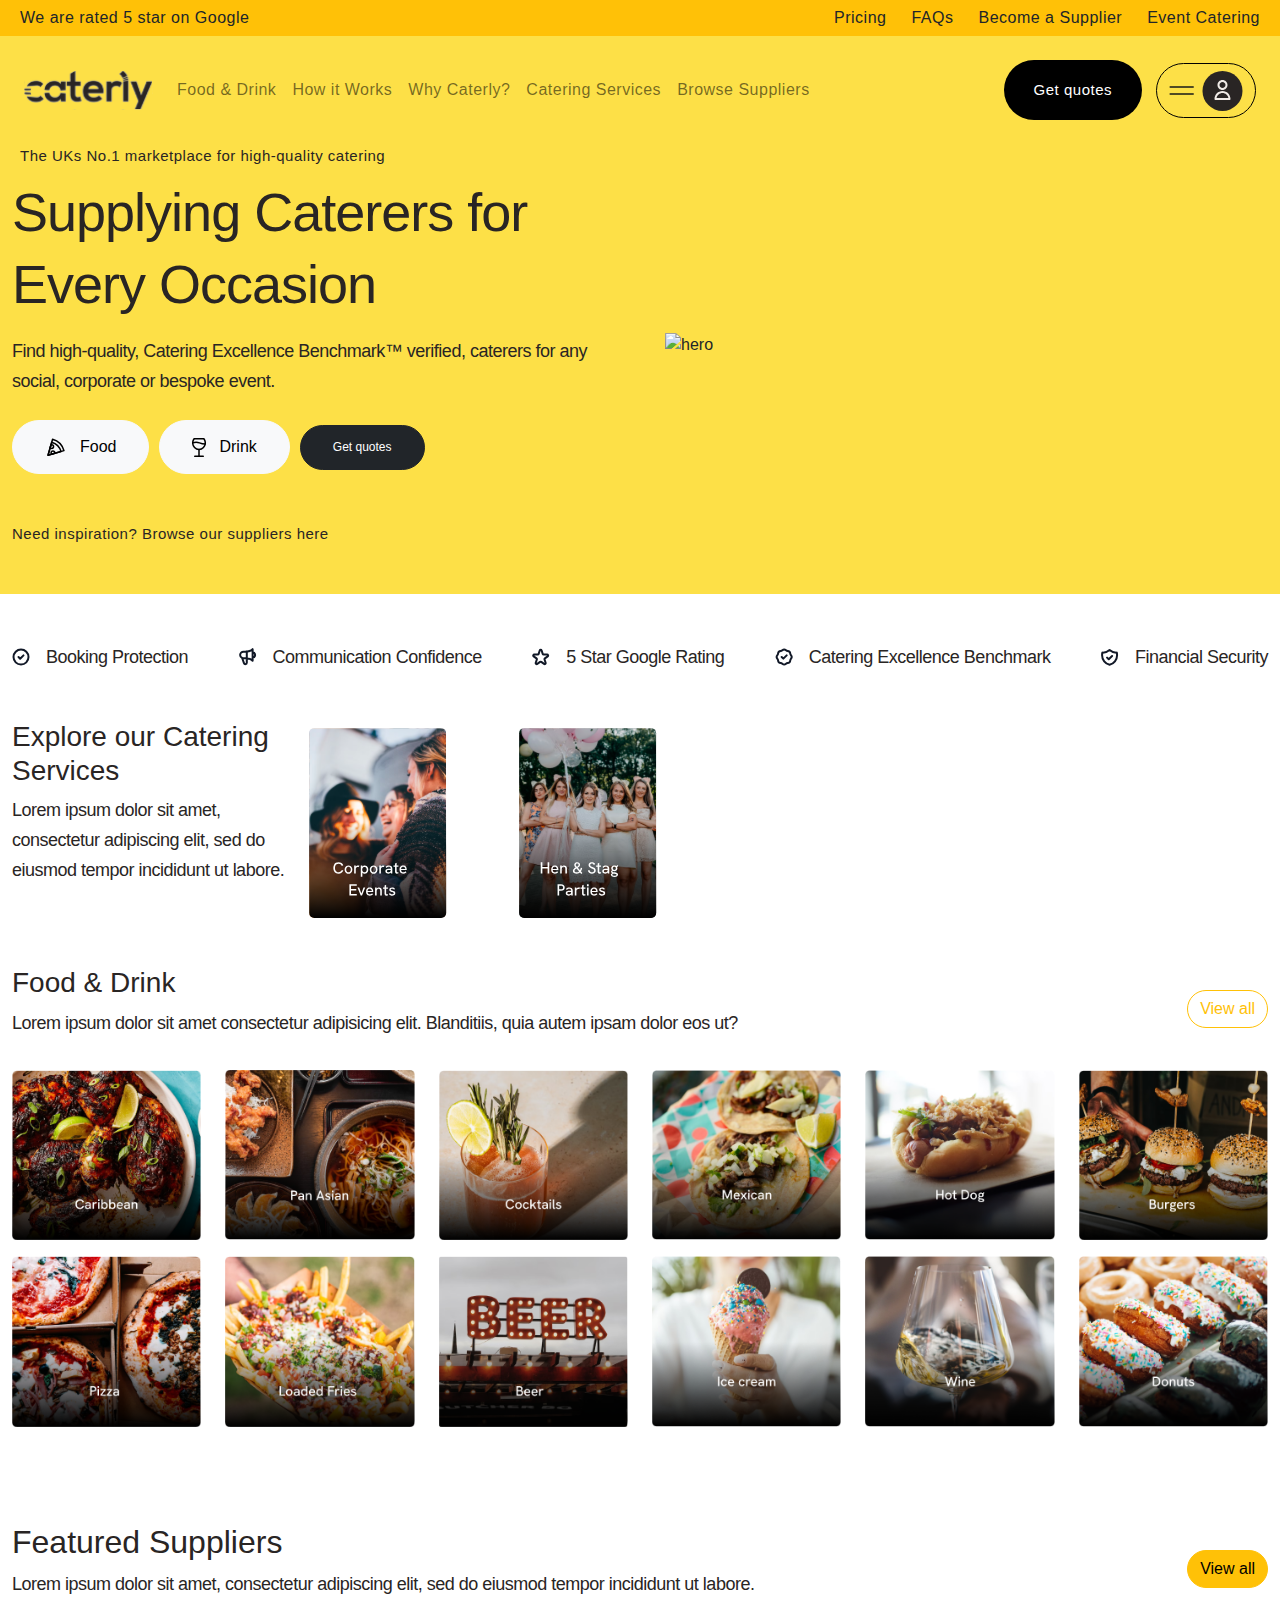
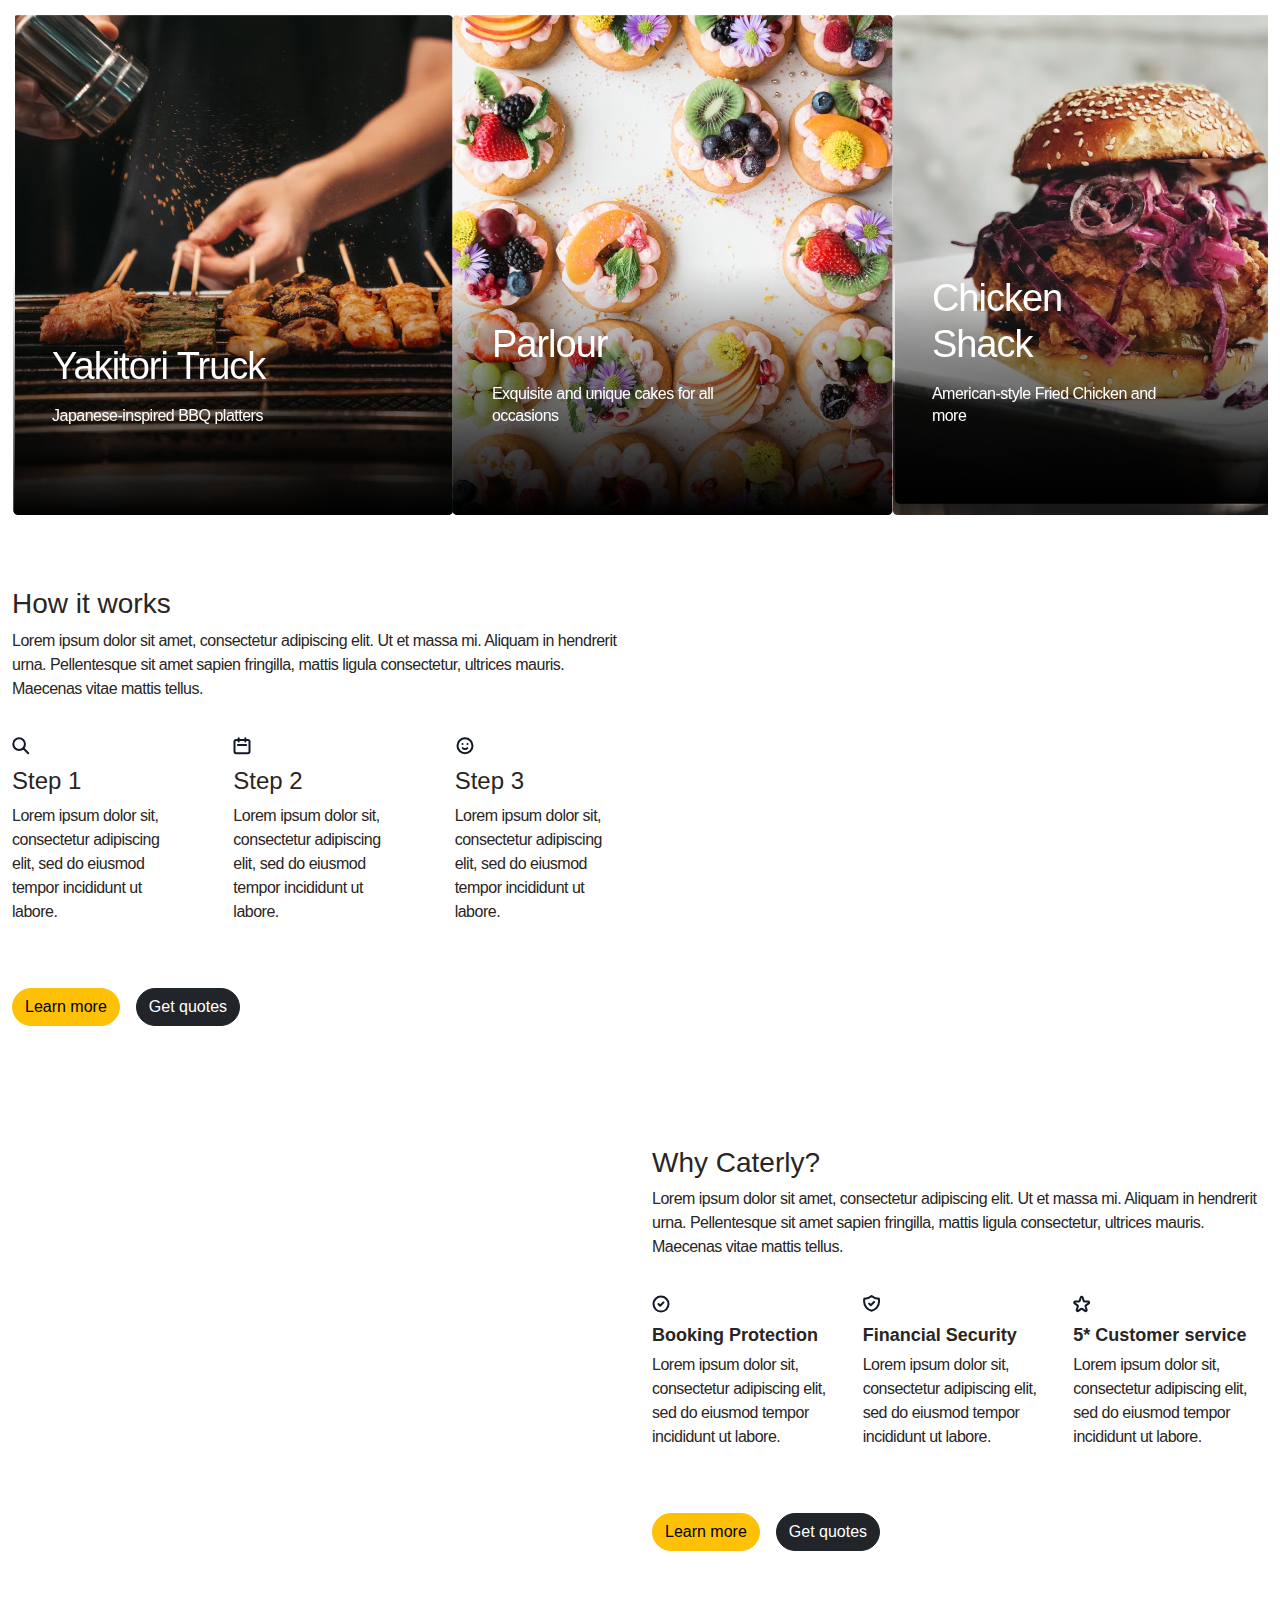
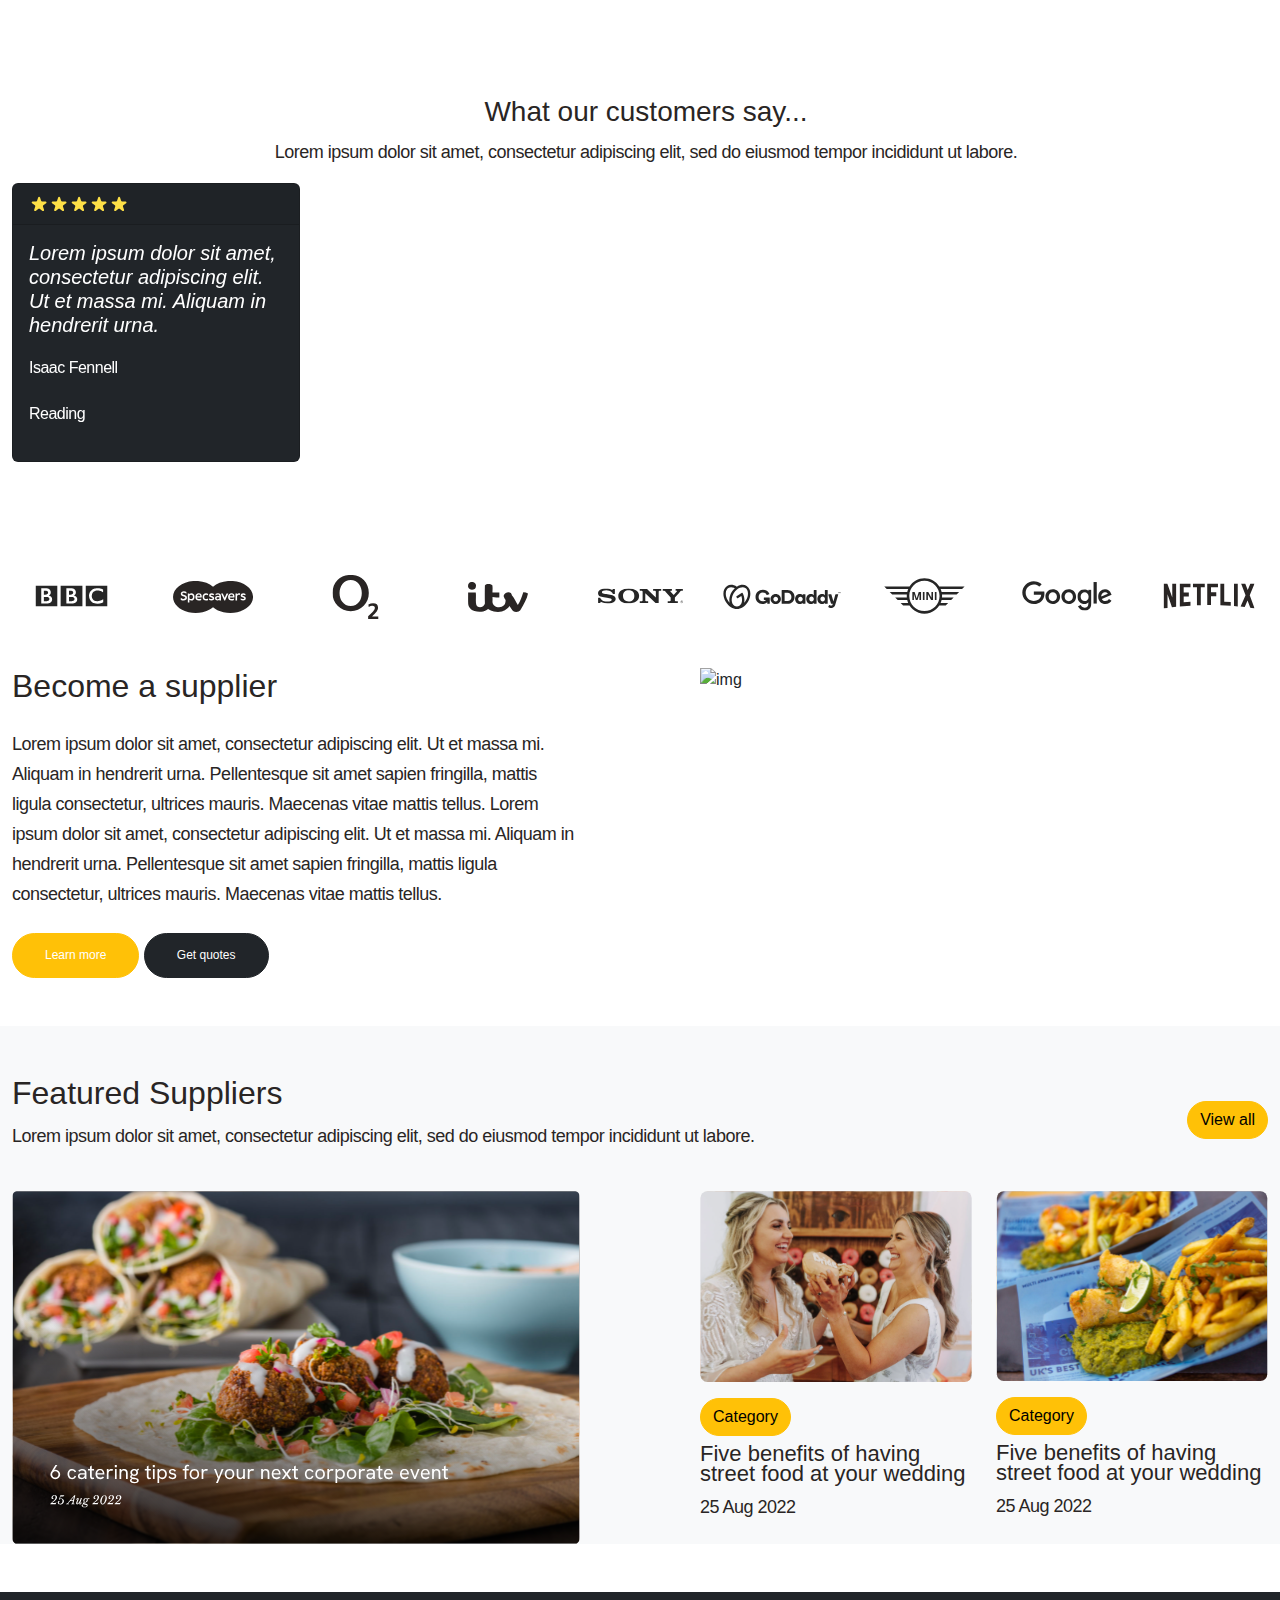
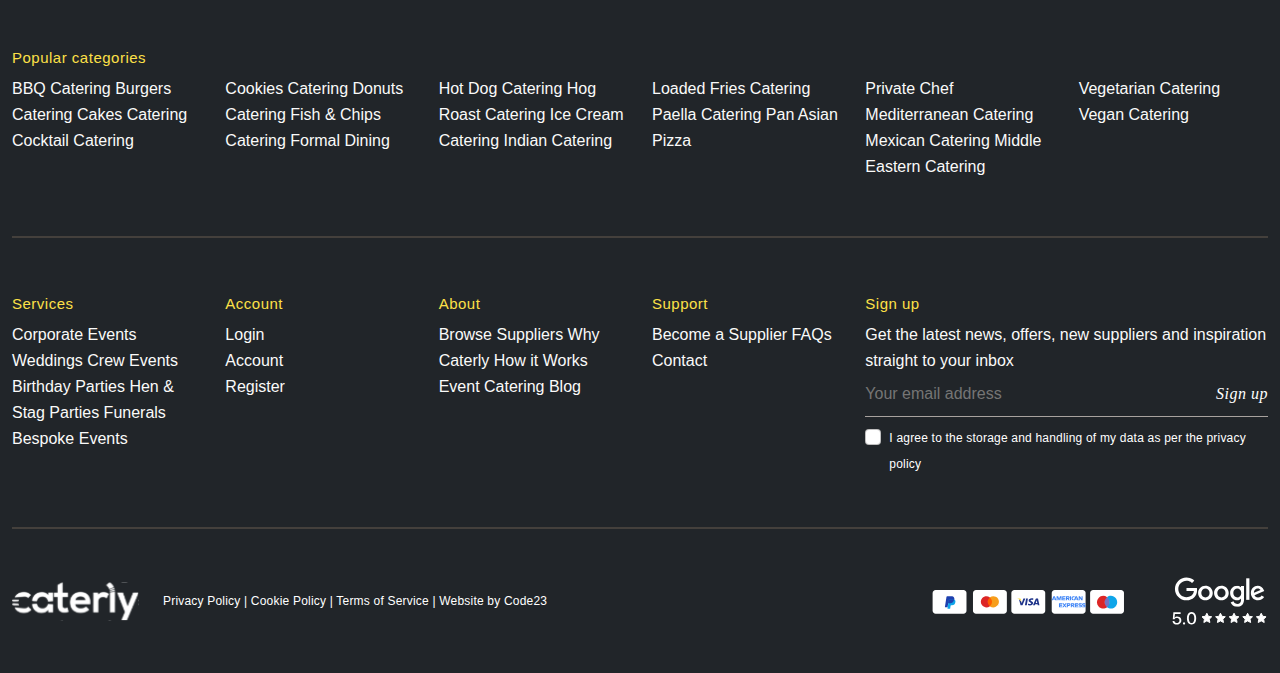
==== index.html @ d01e21e1 "add" ====
<!DOCTYPE html>
<html lang="en">
  <head>
    <meta charset="UTF-8" />
    <meta http-equiv="X-UA-Compatible" content="IE=edge" />
    <meta name="viewport" content="width=device-width, initial-scale=1.0" />
    <link rel="stylesheet" href="/bootstrap/css/bootstrap.min.css" />
    <!-- Link Swiper's CSS -->
    <link
      rel="stylesheet"
      href="https://cdn.jsdelivr.net/npm/swiper@9/swiper-bundle.min.css"
    />
    <link rel="stylesheet" href="/main-css/style.css" />
    <link rel="stylesheet" href="/main-css/responsive.css" />
    <!--  -->
    <title>Cateriy</title>
  </head>
  <body>
    <!-- header -->
    <header class="bg-warning p-2">
      <section class="container-xxl">
        <div class="hero d-flex align-items-xxl-center justify-content-between">
          <div class="hero-left">
            <a class="nav-link" href="#">We are rated 5 star on Google</a>
          </div>
          <div class="hero-right">
            <ul class="nav-list">
              <li>
                <a class="nav-link" href="#">Pricing</a>
              </li>
              <li>
                <a class="nav-link" href="#">FAQs</a>
              </li>
              <li>
                <a class="nav-link" href="#">Become a Supplier</a>
              </li>
              <li>
                <a class="nav-link" href="#">Event Catering</a>
              </li>
            </ul>
          </div>
        </div>
      </section>
    </header>

    <div class="hero-bg pt-3">
      <!-- logo -->
      <section class="container-xxl mb-3">
        <nav class="navbar navbar-expand-lg navbar-light">
          <div class="container-fluid">
            <div class="d-flex align-items-center gap-3">
              <button
                class="logo-menu navbar-toggler"
                type="button"
                data-bs-toggle="collapse"
                data-bs-target="#navbarNav"
                aria-controls="navbarNav"
                aria-expanded="false"
                aria-label="Toggle navigation"
              >
                <span class="navbar-toggler-icon"></span>
              </button>
              <a class="navbar-brand" href="#"
                ><img src="/img/hero/Object.svg" alt="logo"
              /></a>
            </div>
            <div class="collapse navbar-collapse" id="navbarNav">
              <ul class="navbar-nav">
                <li class="nav-item">
                  <a class="nav-link" aria-current="page" href="#"
                    >Food & Drink</a
                  >
                </li>
                <li class="nav-item">
                  <a class="nav-link" href="#">How it Works</a>
                </li>
                <li class="nav-item">
                  <a class="nav-link" href="#">Why Caterly?</a>
                </li>
                <li class="nav-item">
                  <a class="nav-link" href="#">Catering Services</a>
                </li>
                <li class="nav-item">
                  <a class="nav-link" href="#">Browse Suppliers</a>
                </li>
              </ul>
            </div>
            <div class="hero-btn">
              <a class="suppliers" href="/mexican.html">Get quotes</a>
              <a href="#">
                <button class="logo-btn btn d-flex align-items-center gap-2">
                  <svg
                    width="25"
                    height="9"
                    viewBox="0 0 25 9"
                    fill="none"
                    xmlns="http://www.w3.org/2000/svg"
                  >
                    <path
                      d="M24.1572 1.08862H1.15723"
                      stroke="#191919"
                      stroke-width="1.5"
                      stroke-linecap="round"
                      stroke-linejoin="round"
                    />
                    <path
                      d="M24.1572 8H1.15723"
                      stroke="#191919"
                      stroke-width="1.5"
                      stroke-linecap="round"
                      stroke-linejoin="round"
                    />
                  </svg>

                  <svg
                    width="41"
                    height="41"
                    viewBox="0 0 41 41"
                    fill="none"
                    xmlns="http://www.w3.org/2000/svg"
                  >
                    <circle cx="20.4951" cy="20.9795" r="20" fill="#292524" />
                    <path
                      fill-rule="evenodd"
                      clip-rule="evenodd"
                      d="M20.4951 11.9795C18.8383 11.9795 17.4951 13.3226 17.4951 14.9795C17.4951 16.6363 18.8383 17.9795 20.4951 17.9795C22.152 17.9795 23.4951 16.6363 23.4951 14.9795C23.4951 13.3226 22.152 11.9795 20.4951 11.9795ZM20.4951 19.9795C17.7337 19.9795 15.4951 17.7409 15.4951 14.9795C15.4951 12.2181 17.7337 9.97949 20.4951 9.97949C23.2565 9.97949 25.4951 12.2181 25.4951 14.9795C25.4951 17.7409 23.2565 19.9795 20.4951 19.9795Z"
                      fill="#F0EBE7"
                    />
                    <path
                      fill-rule="evenodd"
                      clip-rule="evenodd"
                      d="M26.4122 27.9795C25.9361 25.1418 23.4681 22.9795 20.4951 22.9795C17.5221 22.9795 15.0542 25.1418 14.5781 27.9795H26.4122ZM20.4951 20.9795C24.9134 20.9795 28.4951 24.5612 28.4951 28.9795C28.4951 29.5318 28.0474 29.9795 27.4951 29.9795H13.4951C12.9428 29.9795 12.4951 29.5318 12.4951 28.9795C12.4951 24.5612 16.0768 20.9795 20.4951 20.9795Z"
                      fill="#F0EBE7"
                    />
                  </svg>
                </button>
              </a>
            </div>
          </div>
        </nav>
      </section>

      <!-- hero -->

      <section class="container-xxl pb-5">
        <div class="hero-card">
          <div class="card-left">
            <a class="p-2" href="#"
              >The UKs No.1 marketplace for high-quality catering</a
            >
            <h1 class="hero-title pt-2">
              Supplying Caterers for Every Occasion
            </h1>
            <p class="pt-2">
              Find high-quality, Catering Excellence Benchmark™ verified,
              caterers for any social, corporate or bespoke event.
            </p>

            <div class="heros-btn pt-2 mb-5">
              <button class="logos-btn btn btn-light rounded-5">
                <svg
                  width="22"
                  height="23"
                  viewBox="0 0 22 23"
                  fill="none"
                  xmlns="http://www.w3.org/2000/svg"
                >
                  <path
                    d="M3.01941 19.2112L18.9806 14.6491C17.4128 9.15246 13.0782 4.81784 7.58152 3.25L3.01941 19.2112Z"
                    stroke="black"
                    stroke-width="1.5"
                    stroke-linecap="round"
                    stroke-linejoin="round"
                  />
                  <path
                    d="M6.73304 6.20728L3.01941 19.2111L16.0233 15.4975C14.7444 11.0153 11.2152 7.48614 6.73304 6.20728Z"
                    stroke="black"
                    stroke-width="1.5"
                    stroke-linecap="round"
                    stroke-linejoin="round"
                  />
                  <path
                    d="M6.70839 12.4478C7.72903 12.4478 8.55291 11.6239 8.55291 10.6033C8.55291 9.58267 7.72903 8.75879 6.70839 8.75879C6.44401 8.75879 6.18578 8.82027 5.95829 8.91865L5.18359 11.6362C5.51561 12.122 6.07511 12.4478 6.70839 12.4478Z"
                    stroke="black"
                    stroke-width="1.5"
                    stroke-linecap="round"
                    stroke-linejoin="round"
                  />
                  <path
                    d="M9.78254 16.7517C9.78254 15.7311 8.95866 14.9072 7.93802 14.9072C6.91739 14.9072 6.09351 15.7311 6.09351 16.7517C6.09351 17.3112 6.35174 17.8093 6.74524 18.1474L9.69032 17.3051C9.74565 17.1268 9.78254 16.9485 9.78254 16.7517Z"
                    stroke="black"
                    stroke-width="1.5"
                    stroke-linecap="round"
                    stroke-linejoin="round"
                  />
                </svg>
                Food
              </button>
              <button class="logos-btn btn btn-light rounded-5">
                <svg
                  width="14"
                  height="19"
                  viewBox="0 0 14 19"
                  fill="none"
                  xmlns="http://www.w3.org/2000/svg"
                >
                  <g clip-path="url(#clip0_301_6012)">
                    <path
                      d="M2.14201 0.678467C1.23901 1.82525 0.700012 3.29775 0.700012 4.89918C0.700012 8.56347 3.52101 11.5356 7.00001 11.5356C10.479 11.5356 13.3 8.56347 13.3 4.89918C13.3 3.29775 12.761 1.82525 11.858 0.678467H2.14201Z"
                      stroke="black"
                      stroke-width="1.5"
                      stroke-linecap="round"
                      stroke-linejoin="round"
                    />
                    <path
                      d="M7 18.3214V11.5356"
                      stroke="black"
                      stroke-width="1.5"
                      stroke-linecap="round"
                      stroke-linejoin="round"
                    />
                    <path
                      d="M2.79999 18.3215H11.2"
                      stroke="black"
                      stroke-width="1.5"
                      stroke-linecap="round"
                      stroke-linejoin="round"
                    />
                    <path
                      d="M0.742004 4.72282C7.518 2.7346 6.41201 6.12068 13.195 6.12068"
                      stroke="black"
                      stroke-width="1.5"
                      stroke-linecap="round"
                      stroke-linejoin="round"
                    />
                  </g>
                  <defs>
                    <clipPath id="clip0_301_6012">
                      <rect width="14" height="19" fill="white" />
                    </clipPath>
                  </defs>
                </svg>
                Drink
              </button>
              <button class="nav-btns btn btn-dark rounded-5">
                Get quotes
              </button>
            </div>

            <a href="#">Need inspiration? Browse our suppliers here</a>
          </div>
          <div class="card-right">
            <img class="hero-img w-100" src="./img/Group 5277.svg" alt="hero" />
          </div>

          <div class="card-info d-lg-none">
            <img class="w-100 imge" src="./img/Group 5278.svg" alt="logo" />
            <a class="card-links d-flex align-items-center gap-2" href="#">
              <svg
                width="18"
                height="18"
                viewBox="0 0 18 18"
                fill="none"
                xmlns="http://www.w3.org/2000/svg"
              >
                <path
                  d="M7.2766 9.15196L8.69326 10.5686L11.5266 7.7353M6.4512 3.97904C6.95946 3.93848 7.44196 3.73862 7.83003 3.40791C8.73562 2.63617 10.0676 2.63617 10.9732 3.40791C11.3612 3.73862 11.8437 3.93848 12.352 3.97904C13.538 4.07369 14.4799 5.01551 14.5745 6.20157C14.6151 6.70982 14.8149 7.19233 15.1456 7.5804C15.9174 8.48599 15.9174 9.81793 15.1456 10.7235C14.8149 11.1116 14.6151 11.5941 14.5745 12.1024C14.4799 13.2884 13.538 14.2302 12.352 14.3249C11.8437 14.3654 11.3612 14.5653 10.9732 14.896C10.0676 15.6678 8.73562 15.6678 7.83003 14.896C7.44196 14.5653 6.95946 14.3654 6.4512 14.3249C5.26515 14.2302 4.32332 13.2884 4.22867 12.1024C4.18811 11.5941 3.98825 11.1116 3.65754 10.7235C2.8858 9.81793 2.8858 8.48599 3.65754 7.5804C3.98825 7.19233 4.18811 6.70982 4.22867 6.20157C4.32332 5.01551 5.26515 4.07369 6.4512 3.97904Z"
                  stroke="#111827"
                  stroke-linecap="round"
                  stroke-linejoin="round"
                />
              </svg>
              Catering Excellence Benchmark
            </a>
          </div>
        </div>
      </section>
    </div>
    <main>
      <section class="container-xxl">
        <div class="d-none d-md-flex d-flex justify-content-between pt-5">
          <span class="card-text d-flex gap-3 align-items-center">
            <img src="/img/icon/Icon-4.svg" alt="" />
            <p>Booking Protection</p>
          </span>
          <span class="card-text d-flex gap-3 align-items-center">
            <img src="/img/icon/Icon-5.svg" alt="" />
            <p>Communication Confidence</p>
          </span>
          <span class="card-text d-flex gap-3 align-items-center">
            <img src="/img/icon/Icon-3.svg" alt="" />
            <p>5 Star Google Rating</p>
          </span>
          <span class="card-text d-flex gap-3 align-items-center">
            <img src="/img/icon/Icon-2.svg" alt="" />
            <p>Catering Excellence Benchmark</p>
          </span>
          <span class="card-text d-flex gap-3 align-items-center">
            <img src="/img/icon/Icon-1.svg" alt="" />
            <p>Financial Security</p>
          </span>
        </div>
      </section>
      <section class="container-xxl">
        <div class="services-card w-auto pt-5 d-flex justify-content-between">
          <div class="row">
            <div class="col-md-3 col-12">
              <h3>Explore our Catering Services</h3>
              <p>
                Lorem ipsum dolor sit amet, consectetur adipiscing elit, sed do
                eiusmod tempor incididunt ut labore.
              </p>
            </div>
            <div class="col-4 col-md-auto pt-2 w-28">
              <a href="#">
                <img
                  class="img-fluid"
                  src="/img/card-services/Group 5022.svg"
                  alt=""
                />
              </a>
            </div>
            <div class="col-4 col-md-auto pt-2 w-28">
              <a href="#">
                <img
                  class="img-fluid"
                  src="/img/card-services/Group 5023.svg"
                  alt=""
                />
              </a>
            </div>
            <div class="col-4 col-md-auto pt-2 w-28">
              <a href="#">
                <img
                  class="img-fluid"
                  src="/img/card-services/Group 5020.svg"
                  alt=""
                />
              </a>
            </div>
            <div class="col-4 col-md-auto pt-2 w-28">
              <a href="#">
                <img
                  class="img-fluid"
                  src="/img/card-services/Group 5018.svg"
                  alt=""
                />
              </a>
            </div>
            <div class="col-4 col-md-auto pt-2 w-28">
              <a href="#">
                <img
                  class="img-fluid"
                  src="/img/card-services/Group 5019.svg"
                  alt=""
                />
              </a>
            </div>
            <div class="col-4 col-md-auto pt-2 w-28">
              <a href="#">
                <img
                  class="img-fluid"
                  src="/img/card-services/Group 5017.svg"
                  alt=""
                />
              </a>
            </div>
          </div>
        </div>
      </section>
      <!-- Food & Drink -->
      <section class="container-xxl">
        <div
          class="card-food-drink justify-content-between pt-5 align-content-end d-flex"
        >
          <div>
            <h3>Food & Drink</h3>
            <p>
              Lorem ipsum dolor sit amet consectetur adipisicing elit.
              Blanditiis, quia autem ipsam dolor eos ut?
            </p>
          </div>
          <div class="pt-4">
            <button type="button" class="btn btn-outline-warning rounded-5">
              View all
            </button>
          </div>
        </div>
        <div class="row">
          <img
            class="col-6 col-sm-4 col-md-2 img-fluid pt-3"
            src="/img/card-food-drink/Group 5026.png"
            alt=""
          />
          <img
            class="col-6 col-sm-4 col-md-2 img-fluid pt-3"
            src="/img/card-food-drink/Group 5027.png"
            alt=""
          />
          <img
            class="col-6 col-sm-4 col-md-2 img-fluid pt-3"
            src="/img/card-food-drink/Group 5028.png"
            alt=""
          />
          <img
            class="col-6 col-sm-4 col-md-2 img-fluid pt-3"
            src="/img/card-food-drink/Group 5029.png"
            alt=""
          />
          <img
            class="col-6 col-sm-4 col-md-2 img-fluid pt-3"
            src="/img/card-food-drink/Group 5030.png"
            alt=""
          />
          <img
            class="col-6 col-sm-4 col-md-2 img-fluid pt-3"
            src="/img/card-food-drink/Group 5031.png"
            alt=""
          />
          <img
            class="col-6 col-sm-4 col-md-2 img-fluid pt-3"
            src="/img/card-food-drink/Group 5032.png"
            alt=""
          />
          <img
            class="col-6 col-sm-4 col-md-2 img-fluid pt-3"
            src="/img/card-food-drink/Group 5033.png"
            alt=""
          />
          <img
            class="col-6 col-sm-4 col-md-2 img-fluid pt-3"
            src="/img/card-food-drink/Group 5034.png"
            alt=""
          />
          <img
            class="col-6 col-sm-4 col-md-2 img-fluid pt-3"
            src="/img/card-food-drink/Group 5035.png"
            alt=""
          />
          <img
            class="col-6 col-sm-4 col-md-2 img-fluid pt-3"
            src="/img/card-food-drink/Group 5036.png"
            alt=""
          />
          <img
            class="col-6 col-sm-4 col-md-2 img-fluid pt-3"
            src="/img/card-food-drink/Group 5037.png"
            alt=""
          />
        </div>
      </section>
      <!-- slider -->
      <section class="container-xxl pt-5">
        <div class="support pt-5">
          <div class="food d-flex align-items-center justify-content-between">
            <div class="blog-left">
              <h2 class="info-titles">Featured Suppliers</h2>
              <p>
                Lorem ipsum dolor sit amet, consectetur adipiscing elit, sed do
                eiusmod tempor incididunt ut labore.
              </p>
            </div>

            <div class="blog-right">
              <button class="btn btn-warning rounded-5 d-none d-xl-block">
                View all
              </button>
            </div>
          </div>
          <div class="swipper-card">
            <!-- Swiper -->
            <div class="swiper mySwiper">
              <div class="swiper-wrapper">
                <div class="swiper-slide swiper-width">
                  <img src="./img/slider/Group 5277.png" alt="img" />
                  <div class="swipper-box">
                    <h4 class="swipper-title pt-2">Yakitori Truck</h4>
                    <p class="swipper-text pt-2">
                      Japanese-inspired BBQ platters
                    </p>
                    <div class="box pt-2">
                      <img src="./img/Group 5290.svg" alt="" />
                    </div>
                  </div>
                </div>
                <div class="swiper-slide swiper-width">
                  <img src="./img/slider/Group 5278.png" alt="img" />
                  <div class="swipper-box">
                    <h4 class="swipper-title pt-2">Parlour</h4>
                    <p class="swipper-text pt-2">
                      Exquisite and unique cakes for all occasions
                    </p>
                    <div class="box pt-2">
                      <img src="./img/Group 5290.svg" alt="" />
                    </div>
                  </div>
                </div>
                <div class="swiper-slide swiper-width">
                  <img src="./img/slider/Group 5279.png" alt="img" />
                  <div class="swipper-box">
                    <h4 class="swipper-title pt-2">Chicken Shack</h4>
                    <p class="swipper-text pt-2">
                      American-style Fried Chicken and more
                    </p>
                    <div class="box pt-2">
                      <img src="./img/Group 5290.svg" alt="" />
                    </div>
                  </div>
                </div>
                <div class="swiper-slide swiper-width cart-5">
                  <img
                    src="./img/slider/Group 5280.png"
                    alt="img"
                    class="swiper-image"
                  />
                  <div class="swipper-box">
                    <h4 class="swipper-title pt-2">Taco Taco</h4>
                    <p class="swipper-text pt-2">The Perfect Mexican Feast</p>
                    <div class="box pt-2">
                      <img src="./img/Group 5290.svg" alt="" />
                    </div>
                  </div>
                </div>
                <div class="swiper-slide swiper-width cart-5">
                  <img
                    src="./img/slider/Group 5280.png"
                    alt="img"
                    class="swiper-image"
                  />
                  <div class="swipper-box">
                    <h4 class="swipper-title pt-2">Taco Taco</h4>
                    <p class="swipper-text pt-2">The Perfect Mexican Feast</p>
                    <div class="box pt-2">
                      <img src="./img/Group 5290.svg" alt="" />
                    </div>
                  </div>
                </div>
              </div>
              <div class="swiper-pagination"></div>
            </div>
          </div>
          <button class="btn btn-warning rounded-5 mt-2 d-lg-none">
            View all
          </button>
        </div>
      </section>
      <!-- how-works -->
      <section class="container-xxl">
        <div class="row how-works d-flex pt-5 justify-content-between">
          <div class="col-12 col-lg-6 pt-4">
            <span class="pt-4 how-text">
              <h3>How it works</h3>
              <p>
                Lorem ipsum dolor sit amet, consectetur adipiscing elit. Ut et
                massa mi. Aliquam in hendrerit urna. Pellentesque sit amet
                sapien fringilla, mattis ligula consectetur, ultrices mauris.
                Maecenas vitae mattis tellus.
              </p>
            </span>
            <div class="pt-3 step-card gap-5 d-block d-lg-flex">
              <span>
                <span class="d-flex d-lg-block gap-2">
                  <img src="/img/icon/Icon.svg" alt="" />
                  <h4>Step 1</h4>
                </span>
                <p>
                  Lorem ipsum dolor sit, consectetur adipiscing elit, sed do
                  eiusmod tempor incididunt ut labore.
                </p>
              </span>
              <span>
                <span class="d-flex d-lg-block gap-2">
                  <img src="/img/icon/Icon-6.svg" alt="" />
                  <h4>Step 2</h4>
                </span>
                <p>
                  Lorem ipsum dolor sit, consectetur adipiscing elit, sed do
                  eiusmod tempor incididunt ut labore.
                </p>
              </span>
              <span>
                <span class="d-flex d-lg-block gap-2">
                  <img src="/img/icon/emoji-happy.svg" alt="" />
                  <h4>Step 3</h4>
                </span>
                <p>
                  Lorem ipsum dolor sit, consectetur adipiscing elit, sed do
                  eiusmod tempor incididunt ut labore.
                </p>
              </span>
            </div>
            <span class="d-lg-flex gap-3 pt-5">
              <button type="button" class="btn btn-warning rounded-5">
                Learn more
              </button>
              <button type="button" class="btn btn-dark rounded-5">
                Get quotes
              </button>
            </span>
          </div>
          <div class="col-12 col-lg-6">
            <img
              class="img-fluid d-lg-flex d-none"
              src="/img/Group 5281.svg"
              alt=""
            />
          </div>
        </div>
      </section>
      <!-- Why Caterly? -->
      <section class="container-xxl pt-5 pb-5">
        <div class="row how-works d-flex pt-5 justify-content-between">
          <div class="col-12 col-lg-6">
            <img class="img-fluid" src="/img/Group 5282.svg" alt="" />
          </div>
          <div class="col-12 col-lg-6 pt-4">
            <span class="pt-4 how-text">
              <h3>Why Caterly?</h3>
              <p>
                Lorem ipsum dolor sit amet, consectetur adipiscing elit. Ut et
                massa mi. Aliquam in hendrerit urna. Pellentesque sit amet
                sapien fringilla, mattis ligula consectetur, ultrices mauris.
                Maecenas vitae mattis tellus.
              </p>
            </span>
            <div class="pt-3 step-card-1 gap-3 d-block d-lg-flex">
              <span>
                <span class="d-flex d-lg-block gap-3">
                  <img src="/img/icon/Icon-4.svg" alt="" />
                  <h4>Booking Protection</h4>
                </span>
                <p>
                  Lorem ipsum dolor sit, consectetur adipiscing elit, sed do
                  eiusmod tempor incididunt ut labore.
                </p>
              </span>
              <span>
                <span class="d-flex d-lg-block gap-3">
                  <img src="/img/icon/Icon-1.svg" alt="" />
                  <h4>Financial Security</h4>
                </span>
                <p>
                  Lorem ipsum dolor sit, consectetur adipiscing elit, sed do
                  eiusmod tempor incididunt ut labore.
                </p>
              </span>
              <span>
                <span class="d-flex d-lg-block gap-3">
                  <img src="/img/icon/Icon-3.svg" alt="" />
                  <h4>5* Customer service</h4>
                </span>
                <p>
                  Lorem ipsum dolor sit, consectetur adipiscing elit, sed do
                  eiusmod tempor incididunt ut labore.
                </p>
              </span>
            </div>
            <span class="d-lg-flex gap-3 pt-5">
              <button type="button" class="btn btn-warning rounded-5">
                Learn more
              </button>
              <button type="button" class="btn btn-dark rounded-5">
                Get quotes
              </button>
            </span>
          </div>
        </div>
      </section>
      <!-- What our customers say... -->
      <section class="container-xxl pt-5">
        <div class="row what-card d-flex pt-5 justify-content-between">
          <div class="swiper customers">
            <div class="text-center">
              <h3>What our customers say...</h3>
              <p>
                Lorem ipsum dolor sit amet, consectetur adipiscing elit, sed do
                eiusmod tempor incididunt ut labore.
              </p>
            </div>
            <div class="swiper-wrapper">
              <div class="swiper-slide">
                <div
                  class="card text-white bg-dark mb-3"
                  style="max-width: 18rem"
                >
                  <div class="card-header">
                    <img src="/img/icon/Group 5277.svg" alt="" />
                  </div>
                  <div class="card-body">
                    <h5 class="card-title text-white fs-5 fst-italic">
                      Lorem ipsum dolor sit amet, consectetur adipiscing elit.
                      Ut et massa mi. Aliquam in hendrerit urna.
                    </h5>
                    <p class="card-text text-white fs-6 pt-2">Isaac Fennell</p>
                    <p class="text-white fs-6">Reading</p>
                  </div>
                </div>
              </div>
              <div class="swiper-slide">
                <div
                  class="card text-white bg-dark mb-3"
                  style="max-width: 18rem"
                >
                  <div class="card-header">
                    <img src="/img/icon/Group 5277.svg" alt="" />
                  </div>
                  <div class="card-body">
                    <h5 class="card-title text-white fs-5 fst-italic">
                      Lorem ipsum dolor sit amet, consectetur adipiscing elit.
                      Ut et massa mi. Aliquam in hendrerit urna.
                    </h5>
                    <p class="card-text text-white fs-6 pt-2">Isaac Fennell</p>
                    <p class="text-white fs-6">Reading</p>
                  </div>
                </div>
              </div>
              <div class="swiper-slide">
                <div
                  class="card text-white bg-dark mb-3"
                  style="max-width: 18rem"
                >
                  <div class="card-header">
                    <img src="/img/icon/Group 5277.svg" alt="" />
                  </div>
                  <div class="card-body">
                    <h5 class="card-title text-white fs-5 fst-italic">
                      Lorem ipsum dolor sit amet, consectetur adipiscing elit.
                      Ut et massa mi. Aliquam in hendrerit urna.
                    </h5>
                    <p class="card-text text-white fs-6 pt-2">Isaac Fennell</p>
                    <p class="text-white fs-6">Reading</p>
                  </div>
                </div>
              </div>
              <div class="swiper-slide">
                <div
                  class="card text-white bg-dark mb-3"
                  style="max-width: 18rem"
                >
                  <div class="card-header">
                    <img src="/img/icon/Group 5277.svg" alt="" />
                  </div>
                  <div class="card-body">
                    <h5 class="card-title text-white fs-5 fst-italic">
                      Lorem ipsum dolor sit amet, consectetur adipiscing elit.
                      Ut et massa mi. Aliquam in hendrerit urna.
                    </h5>
                    <p class="card-text text-white fs-6 pt-2">Isaac Fennell</p>
                    <p class="text-white fs-6">Reading</p>
                  </div>
                </div>
              </div>
              <div class="swiper-slide">
                <div
                  class="card text-white bg-dark mb-3"
                  style="max-width: 18rem"
                >
                  <div class="card-header">
                    <img src="/img/icon/Group 5277.svg" alt="" />
                  </div>
                  <div class="card-body">
                    <h5 class="card-title text-white fs-5 fst-italic">
                      Lorem ipsum dolor sit amet, consectetur adipiscing elit.
                      Ut et massa mi. Aliquam in hendrerit urna.
                    </h5>
                    <p class="card-text text-white fs-6 pt-2">Isaac Fennell</p>
                    <p class="text-white fs-6">Reading</p>
                  </div>
                </div>
              </div>
              <div class="swiper-slide">
                <div
                  class="card text-white bg-dark mb-3"
                  style="max-width: 18rem"
                >
                  <div class="card-header">
                    <img src="/img/icon/Group 5277.svg" alt="" />
                  </div>
                  <div class="card-body">
                    <h5 class="card-title text-white fs-5 fst-italic">
                      Lorem ipsum dolor sit amet, consectetur adipiscing elit.
                      Ut et massa mi. Aliquam in hendrerit urna.
                    </h5>
                    <p class="card-text text-white fs-6 pt-2">Isaac Fennell</p>
                    <p class="text-white fs-6">Reading</p>
                  </div>
                </div>
              </div>
            </div>
            <div class="swiper-pagination"></div>
          </div>
        </div>
      </section>
      <!-- brend-card -->
      <section class="container-xxl pt-5">
        <div
          class="brend-card row justify-content-between pt-5 align-items-center"
        >
          <svg
            class="col"
            width="73"
            height="22"
            viewBox="0 0 73 22"
            fill="none"
            xmlns="http://www.w3.org/2000/svg"
          >
            <g clip-path="url(#clip0_301_8008)">
              <path
                d="M0.915039 0.413086H22.692V21.4131H0.915039V0.413086ZM26.0275 21.4131H47.8045V0.413086H26.0275V21.4131ZM51.14 21.4131H72.917V0.413086H51.14V21.4131Z"
                fill="#262626"
              />
              <path
                d="M39.4053 10.4364C39.4053 10.4364 41.3039 9.60893 41.2881 7.41036C41.2881 7.41036 41.5774 3.8103 36.916 3.37018H31.7433V18.4641H37.6731C37.6731 18.4641 42.6278 18.4803 42.6278 14.2048C42.6278 14.2048 42.7428 11.2984 39.4072 10.4364H39.4053ZM34.3673 5.72086H36.482C38.6779 5.8385 38.5967 7.51177 38.5967 7.51177C38.5967 9.59067 36.1688 9.62515 36.1688 9.62515H34.3693V5.72086H34.3673ZM39.9166 13.9858C39.9166 16.2675 37.1419 16.1316 37.1419 16.1316H34.3673V12.0083H37.1419C39.9998 11.9921 39.9166 13.9858 39.9166 13.9858Z"
                fill="white"
              />
              <path
                d="M14.3007 10.4364C14.3007 10.4364 16.1994 9.60893 16.1835 7.41036C16.1835 7.41036 16.4729 3.8103 11.8115 3.37018H6.63873V18.4641H12.5685C12.5685 18.4641 17.5233 18.4803 17.5233 14.2048C17.5233 14.2048 17.6382 11.2984 14.3027 10.4364H14.3007ZM9.26275 5.72086H11.3774C13.5734 5.8385 13.4921 7.51177 13.4921 7.51177C13.4921 9.59067 11.0643 9.62515 11.0643 9.62515H9.26473V5.72086H9.26275ZM14.812 13.9858C14.812 16.2675 12.0374 16.1316 12.0374 16.1316H9.26275V12.0083H12.0374C14.8953 11.9921 14.812 13.9858 14.812 13.9858Z"
                fill="white"
              />
              <path
                d="M68.4736 4.45327V7.24204C68.4736 7.24204 65.8139 5.56878 62.8748 5.5343C62.8748 5.5343 57.3909 5.42478 57.1431 10.9131C57.1431 10.9131 56.945 15.9613 62.8074 16.2493C62.8074 16.2493 65.2689 16.5535 68.6044 14.3732V17.2634C68.6044 17.2634 64.1293 19.9852 58.9427 17.8881C58.9427 17.8881 54.5826 16.2574 54.4181 10.9131C54.4181 10.9131 54.2357 5.41666 60.0506 3.59128C60.0506 3.59128 61.6024 2.98282 64.3949 3.25257C64.3949 3.25257 66.0636 3.42091 68.4736 4.45327Z"
                fill="white"
              />
            </g>
            <defs>
              <clipPath id="clip0_301_8008">
                <rect
                  width="72"
                  height="21"
                  fill="white"
                  transform="translate(0.915039 0.413086)"
                />
              </clipPath>
            </defs>
          </svg>
          <svg
            class="col"
            width="81"
            height="33"
            viewBox="0 0 81 33"
            fill="none"
            xmlns="http://www.w3.org/2000/svg"
          >
            <g clip-path="url(#clip0_301_8013)">
              <path
                d="M57.7924 0.913086C50.8102 0.913086 44.5691 3.14896 40.4176 6.66438C36.2679 3.14896 30.025 0.913086 23.0428 0.913086C10.5479 0.913086 0.417603 8.07701 0.417603 16.914C0.417603 25.7511 10.5479 32.915 23.0428 32.915C30.025 32.915 36.2679 30.6772 40.4176 27.1637C44.5673 30.6791 50.8102 32.915 57.7924 32.915C70.2892 32.915 80.4176 25.7511 80.4176 16.914C80.4176 8.07701 70.2892 0.913086 57.7924 0.913086Z"
                fill="#292524"
              />
              <path
                d="M11.9182 15.104C10.5735 14.7238 9.759 14.4405 9.759 13.7161C9.759 13.1153 10.3314 12.7275 11.2175 12.7275C12.1035 12.7275 12.9951 13.0773 13.7344 13.7142L13.7546 13.7313L13.8408 11.9556V11.9479L13.8335 11.9441C13.1254 11.5335 12.4154 11.2616 11.2523 11.2616C10.4121 11.2616 9.64526 11.4878 9.09674 11.8985C8.49318 12.3491 8.17397 12.9955 8.17397 13.7694C8.17397 15.2961 9.38659 15.9463 10.4029 16.2239C11.7605 16.606 12.7236 16.9444 12.7236 17.8304C12.7236 18.5757 12.0944 19.0377 11.0817 19.0377C10.069 19.0377 9.03253 18.5795 8.24735 17.7829L8.22717 17.7639L8.06573 19.6556V19.6632L8.07124 19.667C8.87843 20.2412 9.89843 20.5435 11.0212 20.5435C11.9696 20.5435 12.7805 20.3002 13.3675 19.8401C13.9986 19.3457 14.3325 18.6194 14.3325 17.7411C14.3325 16.3988 13.5436 15.5356 11.9201 15.1059L11.9182 15.104Z"
                fill="white"
              />
              <path
                d="M20.3497 16.914C20.3497 15.5927 19.5884 14.7143 18.5023 14.7143C17.8529 14.7143 17.2292 15.0147 16.7797 15.7086V18.2088C17.2292 18.8115 17.8401 19.1119 18.5152 19.1119C19.5884 19.1119 20.3516 18.2354 20.3516 16.9121L20.3497 16.914ZM21.9109 16.914C21.9109 19.283 20.4506 20.5264 18.739 20.5264C17.9153 20.5264 17.2659 20.2127 16.7779 19.7678V22.5341H15.2296V13.4309H16.7779V14.1895C17.2897 13.6648 17.9887 13.2997 18.8509 13.2997C20.524 13.2997 21.9109 14.5432 21.9109 16.9121V16.914Z"
                fill="white"
              />
              <path
                d="M27.6805 16.1288C27.6805 15.277 27.1687 14.623 26.2184 14.623C25.3195 14.623 24.5453 15.2637 24.3453 16.3246H27.6548C27.6677 16.2581 27.6805 16.2068 27.6805 16.1288ZM29.0032 17.4369H24.3197C24.4939 18.5244 25.2571 19.1119 26.3046 19.1119C27.2035 19.1119 27.8401 18.8894 28.5519 18.4578L28.64 19.8857C28.0162 20.2526 27.2164 20.5264 26.1927 20.5264C24.294 20.5264 22.7328 19.283 22.7328 16.9387C22.7328 14.7656 24.3068 13.2997 26.1799 13.2997C28.0529 13.2997 29.139 14.5299 29.139 16.3246C29.139 16.6916 29.1023 17.0452 29.0014 17.4369H29.0032Z"
                fill="white"
              />
              <path
                d="M36.411 19.7944L36.5743 18.224C37.198 18.7868 38.0731 19.1138 38.9849 19.1138C39.6343 19.1138 40.0837 18.8267 40.0837 18.3419C40.0837 17.0452 36.5119 17.7125 36.5119 15.3835C36.5119 13.9823 37.6603 13.3016 39.0344 13.3016C39.9957 13.3016 40.7332 13.5507 41.2945 13.9176L41.2193 15.3702C40.557 14.8987 39.7572 14.6629 39.0454 14.6629C38.4969 14.6629 38.0456 14.8854 38.0456 15.3303C38.0456 16.4178 41.6302 15.893 41.6302 18.2886C41.6302 19.7678 40.3938 20.5264 38.9573 20.5264C37.8951 20.5264 37.0348 20.2393 36.4092 19.7925L36.411 19.7944Z"
                fill="white"
              />
              <path
                d="M46.8256 18.5111V17.4635C46.2642 17.281 45.7395 17.1631 45.1892 17.1631C44.3893 17.1631 43.916 17.5947 43.916 18.224C43.916 18.8533 44.4407 19.2716 45.1268 19.2716C45.7762 19.2716 46.2881 19.0358 46.8256 18.5111ZM48.3611 16.0756V20.3952H46.8256V19.688C46.3137 20.1975 45.6258 20.5264 44.8278 20.5264C43.3418 20.5264 42.4301 19.5834 42.4301 18.2753C42.4301 16.8741 43.4666 16.0242 45.0149 16.0242C45.602 16.0242 46.1633 16.1288 46.8256 16.3379V16.1288C46.8256 15.0679 46.0643 14.5964 45.114 14.5964C44.4022 14.5964 43.5913 14.8721 43.0153 15.355L42.9529 13.9405C43.4519 13.5868 44.3765 13.2997 45.3873 13.2997C47.1099 13.2997 48.3592 14.1382 48.3592 16.0756H48.3611Z"
                fill="white"
              />
              <path
                d="M48.4987 13.4329H50.1828L52.0907 17.8305L53.9857 13.4329H55.6698L52.5144 20.3972H51.654L48.4987 13.4329Z"
                fill="white"
              />
              <path
                d="M60.4047 16.1288C60.4047 15.277 59.8929 14.623 58.9445 14.623C58.0455 14.623 57.2714 15.2637 57.0714 16.3246H60.3809C60.3937 16.2581 60.4047 16.2068 60.4047 16.1288ZM61.7274 17.4369H57.0457C57.22 18.5244 57.9832 19.1119 59.0307 19.1119C59.9296 19.1119 60.5662 18.8894 61.278 18.4578L61.3642 19.8857C60.7405 20.2526 59.9406 20.5264 58.917 20.5264C57.0182 20.5264 55.457 19.283 55.457 16.9387C55.457 14.7656 57.0311 13.2997 58.9041 13.2997C60.7772 13.2997 61.8632 14.5299 61.8632 16.3246C61.8632 16.6916 61.8247 17.0452 61.7256 17.4369H61.7274Z"
                fill="white"
              />
              <path
                d="M67.5503 13.602L67.3375 15.0945C66.9632 14.8854 66.6128 14.8074 66.2257 14.8074C65.5396 14.8074 64.9141 15.1744 64.4646 15.933V20.3971H62.9163V13.4328H64.4646V14.3758C64.9012 13.7351 65.5378 13.3016 66.4129 13.3016C66.8385 13.3016 67.1999 13.4062 67.5484 13.602H67.5503Z"
                fill="white"
              />
              <path
                d="M67.996 19.7944L68.1575 18.224C68.7812 18.7868 69.6563 19.1138 70.568 19.1138C71.2175 19.1138 71.6669 18.8267 71.6669 18.3419C71.6669 17.0452 68.0951 17.7125 68.0951 15.3835C68.0951 13.9823 69.2435 13.3016 70.6176 13.3016C71.5789 13.3016 72.3163 13.5507 72.8777 13.9176L72.8025 15.3702C72.1402 14.8987 71.3422 14.6629 70.6304 14.6629C70.0801 14.6629 69.6306 14.8854 69.6306 15.3303C69.6306 16.4178 73.2134 15.893 73.2134 18.2886C73.2134 19.7678 71.977 20.5264 70.5405 20.5264C69.4802 20.5264 68.6179 20.2393 67.9942 19.7925L67.996 19.7944Z"
                fill="white"
              />
              <path
                d="M35.2773 18.4902C34.7416 18.8932 34.1986 19.1138 33.562 19.1138C32.4888 19.1138 31.5513 18.3286 31.5513 16.914C31.5513 15.4995 32.4888 14.7143 33.562 14.7143C34.1986 14.7143 34.7416 14.9348 35.2773 15.3284C35.3451 14.8417 35.446 14.3625 35.5745 13.8891C35.0204 13.5488 34.349 13.2997 33.3987 13.2997C31.5 13.2997 29.9645 14.6477 29.9645 16.914C29.9645 19.1803 31.5 20.5264 33.3987 20.5264C34.3527 20.5264 35.0204 20.2488 35.5635 19.8933C35.4405 19.4313 35.3415 18.9636 35.2754 18.4902H35.2773Z"
                fill="white"
              />
            </g>
            <defs>
              <clipPath id="clip0_301_8013">
                <rect
                  width="80"
                  height="32"
                  fill="white"
                  transform="translate(0.417603 0.913086)"
                />
              </clipPath>
            </defs>
          </svg>
          <svg
            class="col"
            width="47"
            height="45"
            viewBox="0 0 47 45"
            fill="none"
            xmlns="http://www.w3.org/2000/svg"
          >
            <g clip-path="url(#clip0_301_8025)">
              <path
                fill-rule="evenodd"
                clip-rule="evenodd"
                d="M32.1961 5.96744C28.8262 2.59699 24.4015 0.913086 19.1085 0.913086C13.8156 0.913086 9.29352 2.59699 5.92357 5.96744C2.55633 9.33789 0.920044 13.7397 0.920044 18.9809C0.920044 24.2221 2.65099 28.2477 6.02094 31.8075C9.48554 35.3648 13.8156 37.1434 19.1085 37.1434C24.4015 37.1434 28.7315 35.3648 32.0988 31.8075C35.466 28.2503 37.1997 24.0379 37.1997 18.9809C37.1997 13.9239 35.5634 9.33789 32.1961 5.96744ZM27.5767 27.7793C25.5563 30.5867 22.6705 31.9917 19.1085 31.9917C15.5466 31.9917 12.6608 30.5867 10.6404 27.7793C8.81209 25.3455 7.94662 22.4434 7.94662 18.9783C7.94662 15.5131 8.90946 12.5189 10.8324 9.9904C12.9501 7.36982 15.7413 6.05953 19.1085 6.05953C22.4758 6.05953 25.1723 7.36982 27.2873 9.9904C29.213 12.5189 30.1731 15.5131 30.1731 18.9783C30.1731 22.4434 29.3076 25.3429 27.574 27.7793H27.5767Z"
                fill="#292524"
              />
              <path
                fill-rule="evenodd"
                clip-rule="evenodd"
                d="M40.4723 42.4793C42.4926 40.606 43.7448 39.2957 44.4183 38.359C45.7652 36.6751 46.4386 35.1754 46.4386 33.773C46.4386 30.7762 44.8023 29.2791 41.5298 29.2791C39.8935 29.2791 38.2572 29.6527 36.8156 30.4025L37.105 32.931C38.3572 32.0891 39.6068 31.7128 40.667 31.7128C41.4378 31.7128 42.0139 31.8996 42.4953 32.1812C42.9767 32.5548 43.2661 33.1178 43.2661 33.773C43.2661 34.9912 42.3033 36.5804 40.475 38.5484L36.5289 42.2925V44.9131H46.9227V42.4793H40.475H40.4723Z"
                fill="#292524"
              />
            </g>
            <defs>
              <clipPath id="clip0_301_8025">
                <rect
                  width="46"
                  height="44"
                  fill="white"
                  transform="translate(0.920044 0.913086)"
                />
              </clipPath>
            </defs>
          </svg>
          <svg
            class="col d-none d-lg-flex"
            width="61"
            height="31"
            viewBox="0 0 61 31"
            fill="none"
            xmlns="http://www.w3.org/2000/svg"
          >
            <g clip-path="url(#clip0_301_8028)">
              <path
                d="M8.29656 5.48374C9.02705 2.64628 6.08137 0.287997 3.37285 1.05843C0.892023 1.41077 -0.00448998 4.18715 0.607416 6.32934C1.68892 9.94662 8.25387 9.45806 8.29656 5.48374Z"
                fill="#292524"
              />
              <path
                d="M55.66 11.3234C54.2465 15.7064 52.8993 20.2726 50.2335 24.0919C48.1227 20.9162 46.8467 17.1909 44.2283 14.3581C43.9864 9.29861 36.5818 11.0556 35.9747 14.9265C36.3399 16.4298 37.2032 17.764 37.9812 19.0888C37.9906 20.9256 37.6633 22.8658 36.3589 24.2657C32.6969 28.1226 24.2536 26.0838 24.894 20.0471C24.9983 18.6989 24.9177 17.3459 24.9034 15.9929C27.1186 16.6271 29.4382 16.3735 31.7056 16.397C31.7672 14.7809 31.7672 13.1602 31.7198 11.5395C29.4382 11.4831 27.1518 11.6381 24.8797 11.4314C24.7849 9.00735 25.3019 6.45646 24.6094 4.10287C22.7215 2.59958 18.8366 2.40697 17.2902 4.43171C17.1337 10.4684 17.1242 16.552 17.2949 22.5886C16.4886 26.3938 10.4976 27.7468 8.74249 24.0449C7.67521 19.9438 8.74249 15.603 8.13058 11.4314C5.59283 11.5254 3.04085 11.3046 0.517332 11.5911C0.531562 15.3493 0.408232 19.1123 0.578997 22.8658C0.825657 26.3046 3.46776 29.3064 6.83562 30.1192C11.3277 31.4345 16.887 31.1386 20.492 27.9159C26.8198 32.3506 37.4831 32.2144 41.8139 25.116C43.1278 26.6522 43.9484 28.5783 45.4236 29.9782C47.9092 31.505 51.8842 31.1668 53.2741 28.3152C56.1913 23.3309 59.3362 18.1351 60.4225 12.4461C58.8998 11.8401 57.3297 11.2576 55.66 11.3234Z"
                fill="#292524"
              />
            </g>
            <defs>
              <clipPath id="clip0_301_8028">
                <rect
                  width="60"
                  height="30"
                  fill="white"
                  transform="translate(0.422485 0.913086)"
                />
              </clipPath>
            </defs>
          </svg>
          <svg
            class="col d-none d-lg-flex"
            width="86"
            height="16"
            viewBox="0 0 86 16"
            fill="none"
            xmlns="http://www.w3.org/2000/svg"
          >
            <g clip-path="url(#clip0_301_8031)">
              <path
                fill-rule="evenodd"
                clip-rule="evenodd"
                d="M84.6301 12.5262C83.9123 12.5262 83.3307 13.1146 83.3307 13.8317C83.3307 14.5489 83.9123 15.1465 84.6301 15.1465C85.3479 15.1465 85.9204 14.5581 85.9204 13.8317C85.9204 13.1054 85.3434 12.5262 84.6301 12.5262ZM84.6301 14.9902C83.9986 14.9902 83.4897 14.4753 83.4897 13.8317C83.4897 13.1882 83.9986 12.6825 84.6301 12.6825C85.2616 12.6825 85.7659 13.1973 85.7659 13.8317C85.7659 14.4661 85.2571 14.9902 84.6301 14.9902Z"
                fill="#262626"
              />
              <path
                fill-rule="evenodd"
                clip-rule="evenodd"
                d="M85.298 13.4915C85.298 13.3674 85.2434 13.2387 85.1344 13.1743C85.0254 13.11 84.9027 13.1008 84.78 13.1008H84.1485V14.5672H84.3257V13.8915H84.6528L85.0662 14.5672H85.2752L84.8391 13.8915C85.098 13.8823 85.298 13.7765 85.298 13.4915ZM84.5983 13.7535H84.3257V13.2341H84.7391C84.9209 13.2341 85.1162 13.2617 85.1162 13.4869C85.1162 13.7857 84.8027 13.7489 84.5983 13.7489V13.7535Z"
                fill="#262626"
              />
              <path
                fill-rule="evenodd"
                clip-rule="evenodd"
                d="M85.7432 2.76676V0.960144H78.5103V2.76676H79.1782C79.7415 2.76676 79.9187 2.84951 79.9187 3.06097C79.9187 3.18509 79.8415 3.33219 79.687 3.54366L77.0383 6.40299C76.7021 6.79373 76.3386 6.75236 76.0433 6.43976L73.5445 3.68616C73.4173 3.52067 73.2129 3.35058 73.2129 3.13912C73.2129 2.88629 73.4945 2.76217 74.1579 2.76217H74.8121V0.960144H65.6483V2.76676C67.9199 2.76676 67.8064 2.97823 68.6242 3.94359L73.5581 9.46919V12.2642C73.5581 12.9767 73.1992 13.2295 72.1815 13.2295H70.6005V14.9718H80.732V13.2295H79.1509C78.1287 13.2295 77.7743 12.9767 77.7743 12.2642V9.46919L81.9632 4.89058C83.4943 2.93685 83.6987 2.77136 84.7982 2.77136H85.7477L85.7432 2.76676Z"
                fill="#262626"
              />
              <path
                fill-rule="evenodd"
                clip-rule="evenodd"
                d="M4.79579 4.1964C4.79579 3.08392 6.83117 2.32542 9.23911 2.32542C11.1064 2.32542 13.328 3.1207 14.3548 4.07228C14.9227 4.60093 15.5452 4.99168 15.7269 6.00302H17.7668V0.960111H15.5588C15.5633 2.11855 15.1226 2.08178 14.6547 1.77378C12.9646 0.803813 11.1973 0.518799 9.08918 0.518799C4.08704 0.518799 0.924927 2.32542 0.924927 5.20314C0.924927 8.08086 3.42372 8.75202 6.86298 9.27608L9.90697 9.78175C13.4916 10.3472 14.6047 10.6 14.6047 11.6527C14.6047 12.7054 13.478 13.4272 10.2068 13.4593C8.03514 13.4823 5.67264 12.8066 4.67767 11.8826C4.10521 11.3585 3.48279 11.0827 3.02846 9.75876H0.979446V14.9672H3.24654C3.34195 14.2362 3.56002 13.6524 4.07341 13.9512C5.71353 14.8338 8.48947 15.4085 10.3249 15.4085C15.6269 15.4085 18.5801 13.7076 18.5801 10.6598C18.5801 4.82159 4.79579 7.27638 4.79579 4.1918V4.1964Z"
                fill="#262626"
              />
              <path
                fill-rule="evenodd"
                clip-rule="evenodd"
                d="M56.0121 2.80812H57.2796C58.3609 2.80812 58.738 3.06095 58.738 3.79647L58.6926 9.40021L49.9104 1.06586H42.6594V2.80812H44.0496C45.1309 2.80812 45.508 3.06095 45.508 3.79647V12.3653C45.508 13.0778 45.1309 13.3536 44.0496 13.3536H42.6594V15.0775H51.0417V13.3536H49.6379C48.5566 13.3536 48.1795 13.0824 48.1795 12.3653V5.24453L58.4109 15.0499L61.573 15.0729V3.79647C61.573 3.06095 61.9501 2.80812 63.0314 2.80812H64.0854V1.06586H56.0121V2.80812Z"
                fill="#262626"
              />
              <path
                fill-rule="evenodd"
                clip-rule="evenodd"
                d="M31.651 0.413105C25.2178 0.413105 21.1879 3.29082 21.1879 7.91081C21.1879 12.5308 25.1587 15.3028 31.4557 15.3028C38.1388 15.3028 42.0279 12.4894 42.0279 7.67636C42.0279 3.35059 37.8299 0.408508 31.651 0.408508V0.413105ZM31.5057 13.4778C27.9437 13.4778 25.8947 11.3999 25.8947 7.80508C25.8947 4.21022 28.0301 2.21972 31.6828 2.21972C35.3356 2.21972 37.2302 4.34354 37.2302 7.95218C37.2302 11.5608 35.1539 13.4778 31.5011 13.4778H31.5057Z"
                fill="#262626"
              />
            </g>
            <defs>
              <clipPath id="clip0_301_8031">
                <rect
                  width="85"
                  height="15"
                  fill="white"
                  transform="translate(0.924927 0.413086)"
                />
              </clipPath>
            </defs>
          </svg>
          <svg
            class="col d-none d-lg-flex"
            width="128"
            height="27"
            viewBox="0 0 128 27"
            fill="none"
            xmlns="http://www.w3.org/2000/svg"
          >
            <path
              d="M25.6143 2.10136C22.5797 0.205355 18.5848 0.657065 15.0217 2.89589C11.47 0.657065 7.47258 0.205355 4.44176 2.10136C-0.352632 5.09747 -0.93549 12.8138 3.14099 19.337C6.1459 24.1463 10.845 26.9643 15.028 26.9123C19.211 26.9643 23.91 24.1463 26.9149 19.3371C30.9866 12.8138 30.4087 5.09755 25.6143 2.10136ZM5.34518 17.9596C4.50458 16.6271 3.87035 15.1751 3.46401 13.6528C3.10302 12.3315 2.96501 10.9592 3.05565 9.5924C3.23765 7.1816 4.219 5.30417 5.81792 4.30547C7.41691 3.30676 9.53071 3.24612 11.7818 4.1396C12.1197 4.2745 12.4539 4.4305 12.7855 4.60248C11.5346 5.74312 10.4468 7.05076 9.55296 8.48847C7.07777 12.4487 6.32285 16.8557 7.18674 20.3692C6.49793 19.6262 5.88131 18.8194 5.34518 17.9596ZM26.5932 13.6517C26.1864 15.1737 25.5522 16.6257 24.7121 17.9585C24.1755 18.8194 23.5589 19.6278 22.8705 20.373C23.6429 17.2233 23.118 13.3645 21.2246 9.74588C21.1943 9.68627 21.1519 9.63368 21.1001 9.59149C21.0482 9.5493 20.9881 9.51846 20.9236 9.50096C20.8591 9.48346 20.7916 9.47969 20.7256 9.4899C20.6595 9.5001 20.5964 9.52406 20.5401 9.56021L14.6369 13.2482C14.5831 13.2818 14.5364 13.3257 14.4995 13.3774C14.4627 13.429 14.4364 13.4875 14.4221 13.5493C14.4079 13.6111 14.4059 13.6752 14.4165 13.7378C14.427 13.8004 14.4498 13.8603 14.4835 13.914L15.3498 15.2989C15.3833 15.3527 15.4271 15.3994 15.4786 15.4362C15.5302 15.4731 15.5885 15.4994 15.6502 15.5136C15.7119 15.5279 15.7759 15.5298 15.8384 15.5193C15.9009 15.5087 15.9607 15.486 16.0143 15.4523L19.8409 13.0613C19.9647 13.4326 20.0884 13.8039 20.1813 14.1752C20.5422 15.4948 20.6806 16.8654 20.5909 18.2307C20.4089 20.6403 19.4276 22.5177 17.8287 23.5177C17.0039 24.0219 16.0589 24.2954 15.0923 24.3097H14.9699C14.0033 24.2957 13.0582 24.0222 12.2336 23.5177C10.6333 22.5177 9.65191 20.6402 9.47007 18.2307C9.37996 16.8639 9.51796 15.4916 9.87842 14.1701C10.7078 11.1129 12.4223 8.36896 14.8065 6.28314C15.8346 5.38065 17.0057 4.6554 18.2717 4.13708C20.5167 3.24352 22.6341 3.30294 24.2344 4.30294C25.8346 5.30287 26.8147 7.179 26.9966 9.58988C27.0884 10.9568 26.9521 12.3295 26.5932 13.6517ZM57.0649 10.7718C53.9609 10.7718 51.4524 13.195 51.4524 16.2778C51.4524 19.3395 53.961 21.7231 57.0649 21.7231C60.1897 21.7231 62.6983 19.3433 62.6983 16.2778C62.6983 13.1962 60.1934 10.773 57.0649 10.773V10.7718ZM57.0649 18.8446C55.6342 18.8446 54.5452 17.6874 54.5452 16.2568C54.5452 14.8261 55.6342 13.6517 57.0649 13.6517C58.5165 13.6517 59.6056 14.8299 59.6056 16.2605C59.6056 17.6912 58.5165 18.8495 57.0649 18.8495V18.8446ZM69.6968 6.54284H63.9854C63.9237 6.54172 63.8624 6.55307 63.8052 6.57621C63.748 6.59935 63.6961 6.6338 63.6525 6.6775C63.6089 6.72119 63.5747 6.77323 63.5517 6.8305C63.5287 6.88776 63.5176 6.94908 63.5189 7.01076V20.9347C63.5144 20.9985 63.5232 21.0624 63.5447 21.1226C63.5662 21.1828 63.5999 21.2379 63.6437 21.2844C63.6876 21.3309 63.7405 21.3678 63.7993 21.3928C63.8581 21.4179 63.9215 21.4304 63.9854 21.4298H69.6968C74.2672 21.4298 77.4428 18.3902 77.4428 13.9684C77.4428 9.51937 74.2672 6.54284 69.6968 6.54284ZM69.8317 18.4893H66.7069V9.47609H69.8317C72.3614 9.47609 74.1051 11.3683 74.1051 13.9623C74.1051 16.513 72.3613 18.4893 69.8317 18.4893ZM88.8112 11.0713H86.6639C86.5451 11.0807 86.434 11.1336 86.3518 11.2199C86.2696 11.3063 86.2221 11.4199 86.2185 11.539V12.1764C85.7296 11.3683 84.6245 10.773 83.2483 10.773C80.5702 10.773 78.0616 12.8769 78.0616 16.2369C78.0616 19.5784 80.5479 21.7206 83.2273 21.7206C84.6083 21.7206 85.7358 21.1266 86.2247 20.3184V20.9769C86.2254 21.0949 86.2725 21.208 86.3559 21.2916C86.4392 21.3752 86.5522 21.4226 86.6702 21.4236H88.8174C88.8765 21.425 88.9352 21.4143 88.99 21.3924C89.0448 21.3704 89.0946 21.3375 89.1364 21.2957C89.1781 21.254 89.211 21.2042 89.233 21.1494C89.2549 21.0945 89.2655 21.0358 89.2642 20.9768V11.5391C89.266 11.4784 89.2556 11.418 89.2337 11.3614C89.2117 11.3048 89.1787 11.2532 89.1365 11.2096C89.0942 11.166 89.0437 11.1313 88.9878 11.1075C88.932 11.0838 88.8719 11.0714 88.8112 11.0713ZM83.8163 18.868C82.3944 18.868 81.3263 17.7752 81.3263 16.2592C81.3263 14.7431 82.3944 13.6515 83.8163 13.6515C85.2383 13.6515 86.3064 14.7419 86.3064 16.2579C86.3064 17.774 85.2396 18.8667 83.8163 18.8667V18.868ZM100.864 6.54292H98.7168C98.6567 6.54109 98.5968 6.55126 98.5407 6.57282C98.4846 6.59438 98.4333 6.62691 98.3898 6.6685C98.3464 6.71009 98.3117 6.75992 98.2877 6.81507C98.2637 6.87022 98.251 6.9296 98.2502 6.98973V12.1343C97.7552 11.3683 96.6339 10.773 95.2318 10.773C92.5734 10.773 90.1083 12.8769 90.1083 16.2369C90.1083 19.5784 92.5945 21.7206 95.2738 21.7206C96.655 21.7206 97.697 21.1266 98.2712 20.3184V20.9769C98.2716 21.095 98.3186 21.2083 98.402 21.292C98.4855 21.3757 98.5986 21.423 98.7168 21.4236H100.864C100.923 21.4251 100.982 21.4146 101.037 21.3927C101.092 21.3707 101.141 21.3379 101.183 21.2961C101.225 21.2543 101.258 21.2044 101.28 21.1495C101.302 21.0946 101.312 21.0359 101.311 20.9768V6.99225C101.313 6.93295 101.302 6.87389 101.281 6.81868C101.259 6.76348 101.226 6.7133 101.184 6.67124C101.142 6.62917 101.092 6.59609 101.037 6.57404C100.982 6.55198 100.923 6.54134 100.864 6.54292ZM95.8691 18.894C94.4534 18.894 93.394 17.79 93.394 16.2579C93.394 14.7258 94.457 13.6219 95.8691 13.6219C97.2812 13.6219 98.3443 14.7258 98.3443 16.2579C98.3443 17.79 97.2861 18.894 95.8691 18.894ZM112.914 6.54292H110.771C110.711 6.5411 110.651 6.55127 110.595 6.57282C110.538 6.59437 110.487 6.62688 110.443 6.66845C110.4 6.71003 110.365 6.75984 110.341 6.81499C110.317 6.87015 110.304 6.92954 110.303 6.98973V12.1343C109.814 11.3683 108.687 10.773 107.285 10.773C104.626 10.773 102.161 12.8769 102.161 16.2369C102.161 19.5784 104.649 21.7206 107.327 21.7206C108.709 21.7206 109.75 21.1266 110.324 20.3184V20.9769C110.325 21.0951 110.372 21.2084 110.456 21.292C110.539 21.3756 110.653 21.4229 110.771 21.4236H112.914C112.973 21.4251 113.032 21.4146 113.087 21.3927C113.142 21.3708 113.192 21.3379 113.233 21.2961C113.275 21.2543 113.308 21.2044 113.329 21.1495C113.351 21.0946 113.362 21.0358 113.36 20.9768V6.99225C113.362 6.93302 113.352 6.87399 113.33 6.8188C113.309 6.76362 113.276 6.71343 113.234 6.67135C113.192 6.62926 113.143 6.59616 113.088 6.57409C113.033 6.55202 112.974 6.54136 112.914 6.54292ZM107.919 18.894C106.502 18.894 105.444 17.79 105.444 16.2579C105.444 14.7258 106.507 13.6219 107.919 13.6219C109.332 13.6219 110.395 14.7258 110.395 16.2579C110.395 17.79 109.339 18.894 107.923 18.894H107.919ZM124.671 11.7952L121.467 22.7837C120.848 24.739 119.469 25.9086 117.321 25.9086C116.345 25.9086 115.456 25.7093 114.76 25.3108C114.354 25.0794 114.017 24.8677 114.017 24.5287C114.017 24.3183 114.085 24.2093 114.209 24.0126L114.845 23.0597C115.024 22.7936 115.157 22.7069 115.35 22.7069C115.503 22.7107 115.651 22.7622 115.773 22.8542C116.173 23.1129 116.544 23.3357 117.11 23.3357C117.771 23.3357 118.276 23.124 118.548 22.337L118.823 21.4248H117.526C117.206 21.4248 117.03 21.2343 116.951 20.9781L114.084 11.7952C113.977 11.4338 114.075 11.0725 114.606 11.0725H116.865C117.141 11.0725 117.334 11.1665 117.455 11.5613L119.572 18.9558L121.553 11.5613C121.616 11.3064 121.787 11.0725 122.127 11.0725H124.269C124.691 11.0713 124.818 11.3683 124.671 11.7952ZM50.6432 15.0637V20.9336C50.6442 20.9976 50.6323 21.0611 50.6082 21.1204C50.5842 21.1797 50.5485 21.2336 50.5032 21.2788C50.458 21.324 50.4041 21.3597 50.3448 21.3838C50.2855 21.4078 50.222 21.4197 50.158 21.4187H48.3858C48.3217 21.4199 48.2581 21.4081 48.1987 21.3842C48.1394 21.3602 48.0854 21.3245 48.0401 21.2792C47.9948 21.2339 47.9591 21.18 47.9352 21.1206C47.9112 21.0612 47.8995 20.9976 47.9006 20.9336V19.3928C46.7757 20.8136 44.819 21.7083 42.6063 21.7083C38.4505 21.7083 35.2031 18.5822 35.2031 14.1318C35.2031 9.50698 38.7091 6.31901 43.1385 6.31901C46.4081 6.31901 49.0219 7.72492 50.1828 10.5528C50.2153 10.6275 50.2333 10.7077 50.236 10.7891C50.236 10.9228 50.148 11.0243 49.8647 11.122L47.7954 11.919C47.6706 11.9708 47.5307 11.973 47.4044 11.9252C47.2936 11.8598 47.2068 11.7604 47.1569 11.6418C46.4144 10.2298 45.0926 9.27061 43.058 9.27061C40.4195 9.27061 38.5297 11.3312 38.5297 14.0031C38.5297 16.5934 40.1385 18.7233 43.1335 18.7233C44.7089 18.7233 45.9651 17.9807 46.5505 17.1652H44.6815C44.6176 17.1662 44.554 17.1543 44.4947 17.1302C44.4354 17.1062 44.3815 17.0705 44.3363 17.0253C44.291 16.98 44.2554 16.9261 44.2313 16.8668C44.2073 16.8075 44.1954 16.744 44.1964 16.68V15.0848C44.1954 15.0208 44.2073 14.9573 44.2313 14.898C44.2554 14.8387 44.2911 14.7848 44.3363 14.7396C44.3816 14.6943 44.4354 14.6586 44.4947 14.6346C44.554 14.6106 44.6176 14.5987 44.6815 14.5997H50.1578C50.2206 14.5965 50.2834 14.6061 50.3423 14.628C50.4012 14.6499 50.4551 14.6836 50.5005 14.727C50.5459 14.7705 50.582 14.8228 50.6065 14.8807C50.631 14.9386 50.6436 15.0008 50.6432 15.0637ZM124.73 8.89813V8.75582C124.729 8.7458 124.733 8.73606 124.739 8.72859C124.747 8.72219 124.756 8.71865 124.765 8.71865H125.67C125.675 8.71849 125.68 8.71928 125.684 8.72099C125.689 8.7227 125.693 8.72528 125.696 8.72859C125.703 8.73605 125.706 8.7458 125.706 8.75582V8.89805C125.706 8.90761 125.702 8.9168 125.696 8.92405C125.693 8.92736 125.689 8.92994 125.684 8.93165C125.68 8.93336 125.675 8.93415 125.67 8.93399H125.34V9.82632C125.339 9.83608 125.335 9.84535 125.328 9.85224C125.322 9.85913 125.312 9.86313 125.303 9.86341H125.132C125.127 9.86341 125.122 9.86241 125.118 9.8605C125.114 9.85859 125.11 9.85581 125.107 9.85232C125.104 9.84894 125.101 9.8449 125.099 9.84044C125.097 9.83597 125.096 9.83118 125.096 9.82632V8.93399H124.765C124.761 8.93437 124.756 8.9337 124.751 8.93203C124.747 8.93036 124.743 8.92772 124.739 8.92431C124.736 8.92089 124.733 8.91677 124.731 8.91224C124.73 8.90771 124.729 8.90294 124.73 8.89813ZM126.311 8.75084L126.559 9.32384L126.806 8.75084C126.81 8.74067 126.817 8.73199 126.826 8.72607C126.836 8.72074 126.848 8.71818 126.859 8.71865H127.147C127.151 8.7183 127.156 8.71895 127.16 8.72056C127.165 8.72216 127.169 8.72469 127.172 8.72797C127.176 8.73124 127.178 8.7352 127.18 8.73958C127.182 8.74396 127.183 8.74866 127.182 8.75337V9.82755C127.183 9.83225 127.182 9.83699 127.181 9.84143C127.179 9.84587 127.176 9.8499 127.173 9.85324C127.17 9.85662 127.166 9.85927 127.162 9.86102C127.157 9.86278 127.152 9.86359 127.148 9.86341H126.987C126.982 9.86358 126.977 9.86278 126.973 9.86107C126.968 9.85937 126.964 9.85678 126.961 9.85347C126.957 9.85013 126.955 9.84607 126.953 9.84157C126.951 9.83708 126.951 9.83226 126.951 9.82747V9.01688L126.685 9.60601C126.681 9.61713 126.674 9.62698 126.665 9.63446C126.655 9.64011 126.643 9.64269 126.632 9.64188H126.501C126.489 9.64247 126.478 9.6399 126.468 9.63446C126.459 9.62734 126.452 9.61737 126.449 9.60601L126.184 9.01696V9.82755C126.184 9.83711 126.18 9.8463 126.174 9.85355C126.167 9.8596 126.158 9.86311 126.149 9.86349H125.984C125.98 9.86352 125.976 9.86266 125.972 9.86095C125.968 9.85924 125.964 9.85672 125.961 9.85355C125.957 9.85021 125.955 9.84615 125.953 9.84165C125.951 9.83716 125.951 9.83234 125.951 9.82755V8.75329C125.951 8.74858 125.952 8.74389 125.953 8.73951C125.955 8.73514 125.958 8.73119 125.961 8.72791C125.965 8.72464 125.969 8.72212 125.973 8.72052C125.978 8.71893 125.982 8.71829 125.987 8.71865H126.265C126.277 8.71835 126.288 8.7209 126.298 8.72607C126.304 8.73285 126.309 8.74145 126.311 8.75084Z"
              fill="#262626"
            />
          </svg>
          <svg
            class="col d-none d-lg-flex"
            width="81"
            height="36"
            viewBox="0 0 81 36"
            fill="none"
            xmlns="http://www.w3.org/2000/svg"
          >
            <path
              d="M30.3011 21.9843H28.7422V14.0094H31.0613L33.0968 20.3867L35.1195 14.0094H37.4386V21.9843H35.8281V16.0708L33.96 21.9843H32.2208L30.3011 16.0321V21.9843ZM40.8913 21.9843H39.2422V14.0094H40.8913V21.9843ZM44.2925 21.9843H42.7079V14.0094H44.6533L47.8355 19.7941V14.0094H49.4201V21.9843H47.4748L44.2925 16.2254V21.9843ZM52.8858 21.9843H51.2367V14.0094H52.8858V21.9843ZM64.5968 24.9217H57.0343C57.4336 23.9812 57.7557 23.0021 58.0005 21.9843H67.5471L70.0723 19.4591H58.3999C58.4386 18.9695 58.4643 18.48 58.4643 17.9904C58.4643 17.5008 58.4386 17.0113 58.3999 16.5217H73.0097L75.5349 13.9965H58.0005C57.7686 12.9787 57.4465 11.9996 57.0343 11.0591H78.4594L80.9846 8.53395H55.6944C52.5637 3.61248 47.0625 0.340088 40.8011 0.340088C34.5527 0.340088 29.0514 3.61248 25.9208 8.53395H0.643463L3.15573 11.0591H24.5938C24.1944 11.9996 23.8723 12.9787 23.6275 13.9965H6.09316L8.60543 16.5217H23.2281C23.1895 17.0113 23.1637 17.5008 23.1637 17.9904C23.1637 18.48 23.1895 18.9695 23.2281 19.4591H11.5557L14.068 21.9843H23.6146C23.8465 23.0021 24.1686 23.9812 24.5809 24.9217H17.0054L19.5177 27.4468H25.9079C29.0386 32.3683 34.5398 35.6407 40.7882 35.6407C47.0367 35.6407 52.5379 32.3683 55.6815 27.4468H62.0717L64.5968 24.9217ZM40.814 33.1155C32.4784 33.1155 25.6889 26.326 25.6889 17.9904C25.6889 9.65481 32.4784 2.86524 40.814 2.86524C49.1496 2.86524 55.9392 9.65481 55.9392 17.9904C55.9392 26.326 49.1496 33.1155 40.814 33.1155Z"
              fill="#262626"
            />
          </svg>
          <svg
            class="col d-none d-lg-flex"
            width="90"
            height="30"
            viewBox="0 0 90 30"
            fill="none"
            xmlns="http://www.w3.org/2000/svg"
          >
            <path
              fill-rule="evenodd"
              clip-rule="evenodd"
              d="M22.1528 10.6165H11.7254V13.7063H19.1114C18.7494 18.051 15.1288 19.8853 11.7254 19.8853C7.35642 19.8853 3.56689 16.4579 3.56689 11.6544C3.56689 6.97179 7.1874 3.37536 11.7254 3.37536C15.2252 3.37536 17.3011 5.62012 17.3011 5.62012L19.4735 3.37536C19.4735 3.37536 16.6978 0.285645 11.6288 0.285645C5.18405 0.285645 0.187622 5.74083 0.187622 11.6063C0.187622 17.3751 4.89432 22.9991 11.7978 22.9991C17.8804 22.9991 22.3218 18.8234 22.3218 12.6682C22.3218 11.3649 22.1528 10.6165 22.1528 10.6165"
              fill="#262626"
            />
            <path
              fill-rule="evenodd"
              clip-rule="evenodd"
              d="M30.7215 11.244C32.8215 11.244 34.8249 12.9335 34.8249 15.6853C34.8249 18.3646 32.8456 20.1265 30.7215 20.1265C28.3801 20.1265 26.5458 18.268 26.5458 15.6853C26.5458 13.1268 28.3561 11.244 30.7215 11.244M30.6732 8.37158C26.4008 8.37158 23.3353 11.7268 23.3353 15.6128C23.3353 19.5715 26.3043 22.9748 30.7215 22.9748C34.7283 22.9748 37.9869 19.9094 37.9869 15.7094C38.011 10.8578 34.1972 8.37158 30.6732 8.37158"
              fill="#262626"
            />
            <path
              fill-rule="evenodd"
              clip-rule="evenodd"
              d="M46.701 11.244C48.801 11.244 50.8044 12.9335 50.8044 15.6853C50.8044 18.3646 48.8251 20.1265 46.701 20.1265C44.3596 20.1265 42.5253 18.268 42.5253 15.6853C42.5011 13.1268 44.3356 11.244 46.701 11.244M46.6526 8.37158C42.3803 8.37158 39.3148 11.7268 39.3148 15.6128C39.3148 19.5715 42.2838 22.9748 46.701 22.9748C50.7078 22.9748 53.9664 19.9094 53.9664 15.7094C53.9664 10.8578 50.1526 8.37158 46.6526 8.37158"
              fill="#262626"
            />
            <mask
              id="mask0_301_8134"
              style="mask-type: luminance"
              maskUnits="userSpaceOnUse"
              x="55"
              y="8"
              width="15"
              height="22"
            >
              <path
                fill-rule="evenodd"
                clip-rule="evenodd"
                d="M55.2943 8.37158H69.3183V29.5402H55.2943V8.37158Z"
                fill="white"
              />
            </mask>
            <g mask="url(#mask0_301_8134)">
              <path
                fill-rule="evenodd"
                clip-rule="evenodd"
                d="M62.5841 11.244C64.5151 11.244 66.4944 12.8854 66.4944 15.6853C66.4944 18.5335 64.5151 20.1025 62.5601 20.1025C60.4601 20.1025 58.529 18.4128 58.529 15.7094C58.5049 12.9094 60.5325 11.244 62.5841 11.244M62.2941 8.37158C58.3598 8.37158 55.2943 11.7992 55.2943 15.6611C55.2943 20.0542 58.8667 22.9748 62.2459 22.9748C64.3217 22.9748 65.4321 22.1541 66.2526 21.1887V22.637C66.2526 25.1472 64.7321 26.6679 62.4148 26.6679C60.1943 26.6679 59.0598 25.0024 58.6736 24.061L55.8736 25.2439C56.8632 27.3437 58.8667 29.5403 62.439 29.5403C66.3493 29.5403 69.3183 27.0782 69.3183 21.937V8.80609H66.2526V10.0371C65.3114 9.04751 64.0079 8.37158 62.2941 8.37158"
                fill="#262626"
              />
            </g>
            <path
              fill-rule="evenodd"
              clip-rule="evenodd"
              d="M83.0522 11.1718C84.3798 11.1718 85.3453 11.8718 85.7556 12.7408L79.2144 15.4682C78.9246 13.3441 80.9282 11.1718 83.0522 11.1718M82.9073 8.37158C79.2142 8.37158 76.1005 11.3163 76.1005 15.6611C76.1005 20.2715 79.5764 22.9989 83.2694 22.9989C86.359 22.9989 88.2659 21.3094 89.3761 19.7887L86.8416 18.0991C86.19 19.1129 85.0797 20.1025 83.2694 20.1025C81.2176 20.1025 80.2764 18.968 79.6971 17.8818L89.4968 13.8268L88.9899 12.6439C88.0485 10.3025 85.828 8.37158 82.9073 8.37158"
              fill="#262626"
            />
            <path
              fill-rule="evenodd"
              clip-rule="evenodd"
              d="M71.4418 22.565H74.652V1.03418H71.4418V22.565Z"
              fill="#262626"
            />
          </svg>
          <svg
            class="col d-none d-lg-flex"
            width="91"
            height="26"
            viewBox="0 0 91 26"
            fill="none"
            xmlns="http://www.w3.org/2000/svg"
          >
            <g clip-path="url(#clip0_301_8151)">
              <path
                d="M12.5183 23.8052C11.1575 24.0472 9.76275 24.1164 8.31696 24.3239L3.91154 11.236V24.8771L-0.000610352 25.4131V0.413086H3.6564L8.65715 14.5901V0.413086H12.5183V23.8052ZM20.0704 9.57629L25.2072 9.50714V13.4145L20.0704 13.4663V19.2755L26.8742 18.8605V22.6295L16.2263 23.4767V0.413086H26.8742V4.32042H20.0704V9.57629ZM41.162 4.32042H37.1818V22.2838L33.3377 22.3356V4.32042H29.3575V0.413086H41.162V4.32042ZM47.4044 9.29967H52.6603V13.207H47.4044V22.0763H43.6284V0.413086H54.3613V4.32042H47.4044V9.29967ZM60.6207 18.6531L67.1523 18.9988V22.8543L56.7766 22.3356V0.413086H60.6207V18.6531ZM70.3841 23.1136L74.1601 23.4076V0.413086H70.3841V23.1136ZM90.9994 0.413086L86.1177 12.308L90.9994 25.4131L86.679 24.7042L83.9235 17.4774L81.117 24.1164L76.9837 23.5977L81.9334 12.1524L77.46 0.413086H81.5932L84.1106 6.98293L86.7981 0.413086H90.9994Z"
                fill="#292524"
              />
            </g>
            <defs>
              <clipPath id="clip0_301_8151">
                <rect
                  width="91"
                  height="25"
                  fill="white"
                  transform="translate(-0.000610352 0.413086)"
                />
              </clipPath>
            </defs>
          </svg>
        </div>
      </section>
      <!-- Become a supplier -->
      <section class="container-xxl pt-5">
        <div class="caterly">
          <div class="caterly-lefts">
            <h2 class="info-titles">Become a supplier</h2>
            <p class="pt-3">
              Lorem ipsum dolor sit amet, consectetur adipiscing elit. Ut et
              massa mi. Aliquam in hendrerit urna. Pellentesque sit amet sapien
              fringilla, mattis ligula consectetur, ultrices mauris. Maecenas
              vitae mattis tellus. Lorem ipsum dolor sit amet, consectetur
              adipiscing elit. Ut et massa mi. Aliquam in hendrerit urna.
              Pellentesque sit amet sapien fringilla, mattis ligula consectetur,
              ultrices mauris. Maecenas vitae mattis tellus.
            </p>
            <div class="card-btn pt-2">
              <button class="nav-btns btn btn-warning rounded-5">
                Learn more
              </button>
              <button class="nav-btns btn btn-dark rounded-5">
                Get quotes
              </button>
            </div>
          </div>
          <div class="caterly-rights">
            <img class="img-fluid" src="./img/Group 5283.svg" alt="img" />
          </div>
        </div>
      </section>

      <!-- News, insights and inspiration -->

      <div class="news mt-5 bg-light">
        <section class="container-xxl pt-5">
          <div class="support">
            <div class="food d-flex align-items-center justify-content-between">
              <div class="blog-left">
                <h2 class="info-titles">Featured Suppliers</h2>
                <p>
                  Lorem ipsum dolor sit amet, consectetur adipiscing elit, sed
                  do eiusmod tempor incididunt ut labore.
                </p>
              </div>
              <div class="blog-right">
                <button class="btn btn-warning rounded-5 d-none d-xl-block">
                  View all
                </button>
              </div>
            </div>

            <div class="caterly pt-4">
              <div class="caterly-lefts">
                <img
                  class="img-fluid d-none d-xl-block"
                  src="/img/img/Group 4789.svg"
                  alt="img"
                />
              </div>
              <div class="caterly-rights">
                <div class="category row">
                  <div class="category-left col-6">
                    <img class="img-fluid" src="./img/img/Mask.svg" alt="img" />
                    <button class="btn btn-warning rounded-5 mt-3">
                      Category
                    </button>
                    <h5 class="step-title pt-2">
                      Five benefits of having street food at your wedding
                      <p class="pt-2">25 Aug 2022</p>
                    </h5>
                  </div>

                  <div class="category-left col-6">
                    <img
                      class="img-fluid"
                      src="./img/img/Mask (1).svg"
                      alt="img"
                    />
                    <button class="btn btn-warning rounded-5 mt-3">
                      Category
                    </button>
                    <h5 class="step-title pt-2">
                      Five benefits of having street food at your wedding
                      <p class="pt-2">25 Aug 2022</p>
                    </h5>
                  </div>
                </div>
              </div>
            </div>
            <button class="btn btn-warning rounded-5 mt-2 d-lg-none">
              View all
            </button>
          </div>
        </section>
      </div>
    </main>
    <footer class="footer bg-dark mt-5 pb-5">
      <section class="container-xxl">
        <div class="footers d-none d-lg-block">
          <div class="footer-card pt-5">
            <a href="#" class="footer-link">Popular categories</a>
            <div class="footer-blog row">
              <div class="footer-box col-2">
                <h3 class="footer-title">
                  BBQ Catering Burgers Catering Cakes Catering Cocktail Catering
                </h3>
              </div>
              <div class="footer-box col-2">
                <h3 class="footer-title">
                  Cookies Catering Donuts Catering Fish & Chips Catering Formal
                  Dining
                </h3>
              </div>
              <div class="footer-box col-2">
                <h3 class="footer-title">
                  Hot Dog Catering Hog Roast Catering Ice Cream Catering Indian
                  Catering
                </h3>
              </div>
              <div class="footer-box col-2">
                <h3 class="footer-title">
                  Loaded Fries Catering Paella Catering Pan Asian Pizza
                </h3>
              </div>
              <div class="footer-box col-2">
                <h3 class="footer-title">
                  Private Chef Mediterranean Catering Mexican Catering Middle
                  Eastern Catering
                </h3>
              </div>
              <div class="footer-box col-2">
                <h3 class="footer-title">Vegetarian Catering Vegan Catering</h3>
              </div>
            </div>
          </div>

          <div class="footer-hr mt-5"></div>

          <div class="footer-blog pt-5 row">
            <div class="footer-box col-2">
              <a href="#" class="footer-link">Services</a>
              <h3 class="footer-title">
                Corporate Events Weddings Crew Events Birthday Parties Hen &
                Stag Parties Funerals Bespoke Events
              </h3>
            </div>
            <div class="footer-box col-2">
              <a href="#" class="footer-link">Account</a>
              <h3 class="footer-title">
                Login <br />
                Account <br />
                Register
              </h3>
              <p class=""></p>
            </div>
            <div class="footer-box col-2">
              <a href="#" class="footer-link">About</a>
              <h3 class="footer-title">
                Browse Suppliers Why Caterly How it Works Event Catering Blog
              </h3>
            </div>
            <div class="footer-box col-2">
              <a href="#" class="footer-link">Support</a>
              <h3 class="footer-title">Become a Supplier FAQs Contact</h3>
            </div>
            <div class="footer-box col-4">
              <a href="#" class="footer-link">Sign up</a>
              <h3 class="footer-title mb-2">
                Get the latest news, offers, new suppliers and inspiration
                straight to your inbox
              </h3>

              <!-- footer input -->

              <div class="input-group">
                <input
                  type="text"
                  class="input-cart"
                  placeholder="Your email address"
                />
                <a href="#" class="input-link">Sign up</a>
              </div>
              <div class="form-check pt-2">
                <input
                  class="form-check-input"
                  type="checkbox"
                  value=""
                  id="flexCheckDefault"
                />
                <label class="form-check-label" for="flexCheckDefault">
                  <a href="#" class="footer-links"
                    >I agree to the storage and handling of my data as per the
                    privacy policy</a
                  >
                </label>
              </div>
              <!-- footer input end -->
            </div>
          </div>
          <div class="footer-hr mt-5"></div>
          <div
            class="footer-info pt-5 d-flex align-items-center justify-content-between"
          >
            <div class="footer-info-left d-flex align-items-center gap-4">
              <div class="footer-info-img">
                <svg
                  width="127"
                  height="39"
                  viewBox="0 0 127 39"
                  fill="none"
                  xmlns="http://www.w3.org/2000/svg"
                  xmlns:xlink="http://www.w3.org/1999/xlink"
                >
                  <rect
                    y="0.304688"
                    width="126.459"
                    height="38.0317"
                    fill="url(#pattern0)"
                  />
                  <defs>
                    <pattern
                      id="pattern0"
                      patternContentUnits="objectBoundingBox"
                      width="1"
                      height="1"
                    >
                      <use
                        xlink:href="#image0_453_456"
                        transform="scale(0.00112108 0.00374532)"
                      />
                    </pattern>
                    <image
                      id="image0_453_456"
                      width="892"
                      height="267"
                      xlink:href="[data-uri]"
                    />
                  </defs>
                </svg>
              </div>
              <div class="footer-info-link">
                <a href="#" class="footer-links"
                  >Privacy Policy | Cookie Policy | Terms of Service | Website
                  by Code23</a
                >
              </div>
            </div>

            <div class="footer-info-right d-flex align-items-center gap-5">
              <div class="footer-icon">
                <svg
                  width="35"
                  height="25"
                  viewBox="0 0 35 25"
                  fill="none"
                  xmlns="http://www.w3.org/2000/svg"
                >
                  <path
                    fill-rule="evenodd"
                    clip-rule="evenodd"
                    d="M0.610352 3.98779C0.610352 2.33094 1.9535 0.987793 3.61035 0.987793H31.4884C33.1453 0.987793 34.4884 2.33094 34.4884 3.98779V21.7114C34.4884 23.3683 33.1453 24.7114 31.4884 24.7114H3.61035C1.9535 24.7114 0.610352 23.3683 0.610352 21.7114V3.98779Z"
                    fill="white"
                  />
                  <path
                    fill-rule="evenodd"
                    clip-rule="evenodd"
                    d="M15.2097 7.17651H18.7125C19.6991 7.17651 20.8692 7.20873 21.652 7.9023C22.1748 8.36565 22.4492 9.10386 22.3858 9.89635C22.171 12.5837 20.5711 14.0889 18.4257 14.0889H16.6981C16.4041 14.0889 16.2092 14.2846 16.1263 14.8149L15.6441 17.896C15.6129 18.096 15.5266 18.2137 15.3692 18.228H13.2114C12.972 18.228 12.8869 18.044 12.9495 17.6454L14.5033 7.76119C14.5655 7.36508 14.7812 7.17651 15.2097 7.17651Z"
                    fill="#1E40AF"
                  />
                  <path
                    fill-rule="evenodd"
                    clip-rule="evenodd"
                    d="M17.4624 10.271H20.9618C22.8404 10.271 23.5478 11.2265 23.4386 12.6326C23.2585 14.9505 21.8636 16.2322 20.0135 16.2322H19.0793C18.8258 16.2322 18.6552 16.4006 18.5861 16.8583L18.1854 19.5155C18.1594 19.6881 18.0691 19.7895 17.9334 19.8018H15.7392C15.5327 19.8018 15.4593 19.6431 15.5133 19.2994L16.8532 10.7753C16.9069 10.4336 17.0929 10.271 17.4624 10.271Z"
                    fill="#0EA5E9"
                  />
                  <path
                    fill-rule="evenodd"
                    clip-rule="evenodd"
                    d="M16.0095 14.6652L16.6211 10.7752C16.6748 10.4336 16.8609 10.271 17.2305 10.271H20.7298C21.3091 10.271 21.777 10.3619 22.1438 10.5292C21.7922 12.921 20.2526 14.2499 18.2365 14.2499H16.5087C16.2814 14.2499 16.1115 14.3667 16.0095 14.6652Z"
                    fill="#1E40AF"
                  />
                </svg>

                <svg
                  width="35"
                  height="25"
                  viewBox="0 0 35 25"
                  fill="none"
                  xmlns="http://www.w3.org/2000/svg"
                >
                  <path
                    fill-rule="evenodd"
                    clip-rule="evenodd"
                    d="M0.982635 3.98779C0.982635 2.33094 2.32578 0.987793 3.98264 0.987793H31.8607C33.5175 0.987793 34.8607 2.33094 34.8607 3.98779V21.7114C34.8607 23.3683 33.5175 24.7114 31.8607 24.7114H3.98264C2.32578 24.7114 0.982635 23.3683 0.982635 21.7114V3.98779Z"
                    fill="white"
                  />
                  <g opacity="0.01">
                    <rect
                      x="7.65559"
                      y="6.14502"
                      width="20.4373"
                      height="13.3936"
                      fill="white"
                    />
                  </g>
                  <rect
                    x="15.1794"
                    y="8.47852"
                    width="5.39124"
                    height="8.7251"
                    fill="#FF5F00"
                  />
                  <path
                    fill-rule="evenodd"
                    clip-rule="evenodd"
                    d="M15.7347 12.8418C15.7333 11.1395 16.522 9.53108 17.8734 8.48004C15.5775 6.69218 12.2805 6.95259 10.2995 9.07827C8.31841 11.204 8.31841 14.4812 10.2995 16.6069C12.2805 18.7326 15.5775 18.993 17.8734 17.2051C16.5216 16.1538 15.7328 14.5447 15.7347 12.8418Z"
                    fill="#DC2626"
                  />
                  <path
                    fill-rule="evenodd"
                    clip-rule="evenodd"
                    d="M26.4097 16.1397V16.5023H26.372V16.1397H26.2916V16.0647H26.4952V16.1397H26.4097ZM26.8049 16.0647V16.5023H26.7622V16.171L26.6954 16.4554H26.6492L26.5825 16.171V16.5023H26.538V16.0647H26.5996L26.6715 16.3773L26.7433 16.0647H26.8049Z"
                    fill="#F79E1B"
                  />
                  <path
                    fill-rule="evenodd"
                    clip-rule="evenodd"
                    d="M26.934 12.8418C26.934 14.9661 25.7098 16.904 23.7814 17.8324C21.853 18.7607 19.5589 18.5165 17.8734 17.2035C19.2243 16.1516 20.013 14.5434 20.013 12.841C20.013 11.1386 19.2243 9.53038 17.8734 8.47844C19.5589 7.16545 21.853 6.92128 23.7814 7.84962C25.7098 8.77796 26.934 10.7158 26.934 12.8402V12.8418Z"
                    fill="#F79E1B"
                  />
                </svg>
                <svg
                  width="35"
                  height="25"
                  viewBox="0 0 35 25"
                  fill="none"
                  xmlns="http://www.w3.org/2000/svg"
                >
                  <path
                    fill-rule="evenodd"
                    clip-rule="evenodd"
                    d="M0.354721 3.98779C0.354721 2.33094 1.69787 0.987793 3.35472 0.987793H31.2328C32.8896 0.987793 34.2328 2.33094 34.2328 3.98779V21.7114C34.2328 23.3683 32.8896 24.7114 31.2328 24.7114H3.35472C1.69787 24.7114 0.354721 23.3683 0.354721 21.7114V3.98779Z"
                    fill="white"
                  />
                  <path
                    fill-rule="evenodd"
                    clip-rule="evenodd"
                    d="M15.7653 16.3277H13.9484L15.0848 9.4519H16.9016L15.7653 16.3277Z"
                    fill="#1F348A"
                  />
                  <path
                    fill-rule="evenodd"
                    clip-rule="evenodd"
                    d="M22.3519 9.61988C21.9935 9.48076 21.4251 9.32715 20.7222 9.32715C18.9279 9.32715 17.6644 10.2634 17.6567 11.6019C17.6418 12.5895 18.5613 13.138 19.2491 13.4673C19.952 13.8037 20.191 14.0234 20.191 14.3233C20.1838 14.7839 19.6229 14.9962 19.0998 14.9962C18.3744 14.9962 17.9857 14.8868 17.3951 14.6305L17.1558 14.5206L16.9016 16.0641C17.3277 16.2541 18.1128 16.4226 18.9279 16.43C20.8344 16.43 22.0756 15.5083 22.0903 14.0819C22.0975 13.2992 21.612 12.6994 20.5651 12.2093C19.9296 11.8947 19.5405 11.6826 19.5405 11.3607C19.5479 11.0681 19.8696 10.7683 20.587 10.7683C21.1777 10.7537 21.6117 10.8926 21.9404 11.0316L22.1048 11.1046L22.3519 9.61988Z"
                    fill="#1F348A"
                  />
                  <path
                    fill-rule="evenodd"
                    clip-rule="evenodd"
                    d="M25.6041 9.4519H27.0095L28.4753 16.3276H26.793C26.793 16.3276 26.6284 15.5376 26.5762 15.2962H24.2434C24.176 15.479 23.8621 16.3276 23.8621 16.3276H21.9556L24.6545 10.0224C24.8414 9.57615 25.1707 9.4519 25.6041 9.4519ZM25.4921 11.9681C25.4921 11.9681 24.9164 13.4968 24.7667 13.8918H26.277C26.2022 13.5481 25.8582 11.9022 25.8582 11.9022L25.7312 11.3098C25.6777 11.4623 25.6004 11.6721 25.5482 11.8136C25.5129 11.9095 25.4891 11.974 25.4921 11.9681Z"
                    fill="#1F348A"
                  />
                  <path
                    fill-rule="evenodd"
                    clip-rule="evenodd"
                    d="M12.4308 9.4519L10.6514 14.1405L10.457 13.1896C10.128 12.0924 9.09626 10.9003 7.94492 10.3075L9.57477 16.3204H11.4961L14.352 9.4519H12.4308V9.4519Z"
                    fill="#1F348A"
                  />
                  <path
                    fill-rule="evenodd"
                    clip-rule="evenodd"
                    d="M8.9991 9.4519H6.07582L6.04591 9.59083C8.32625 10.1614 9.83648 11.5368 10.457 13.1899L9.82147 10.0299C9.71685 9.59073 9.39533 9.46639 8.9991 9.4519Z"
                    fill="#FDE047"
                  />
                </svg>
                <svg
                  width="35"
                  height="25"
                  viewBox="0 0 35 25"
                  fill="none"
                  xmlns="http://www.w3.org/2000/svg"
                >
                  <path
                    fill-rule="evenodd"
                    clip-rule="evenodd"
                    d="M0.726471 3.98779C0.726471 2.33094 2.06962 0.987793 3.72647 0.987793H31.6045C33.2614 0.987793 34.6045 2.33094 34.6045 3.98779V21.7114C34.6045 23.3683 33.2614 24.7114 31.6045 24.7114H3.72647C2.06962 24.7114 0.726471 23.3683 0.726471 21.7114V3.98779Z"
                    fill="white"
                  />
                  <path
                    fill-rule="evenodd"
                    clip-rule="evenodd"
                    d="M0.7668 11.3189L2.47203 7.35645H3.76482L5.46842 11.3189H4.33377L4.02077 10.5254H2.19163L1.877 11.3189H0.7668ZM3.66048 9.66516L3.10294 8.27862L2.54376 9.66516H3.66048Z"
                    fill="#3B82F6"
                  />
                  <path
                    fill-rule="evenodd"
                    clip-rule="evenodd"
                    d="M5.5858 11.3182V7.35571L7.16345 7.36157L8.08106 9.9163L8.97671 7.35571H10.5417V11.3182H9.55055V8.39846L8.49987 11.3182H7.6306L6.57699 8.39846V11.3182H5.5858Z"
                    fill="#3B82F6"
                  />
                  <path
                    fill-rule="evenodd"
                    clip-rule="evenodd"
                    d="M11.2199 11.3182V7.35571H14.4543V8.24205H12.2215V8.91983H14.4022V9.75403H12.2215V10.4579H14.4543V11.3182H11.2199Z"
                    fill="#3B82F6"
                  />
                  <path
                    fill-rule="evenodd"
                    clip-rule="evenodd"
                    d="M15.0282 11.3189V7.35645H17.2339C17.9647 7.35645 18.6196 7.80812 18.6196 8.64196C18.6196 9.35477 18.0675 9.8139 17.5322 9.85904L18.8364 11.3189H17.6251L16.4367 9.91118H16.0194V11.3189H15.0282ZM17.1524 8.24278H16.0194V9.07698H17.167C17.3657 9.07698 17.6219 8.92312 17.6219 8.65988C17.6219 8.45526 17.4242 8.24278 17.1524 8.24278Z"
                    fill="#3B82F6"
                  />
                  <path
                    fill-rule="evenodd"
                    clip-rule="evenodd"
                    d="M20.0363 11.3182H19.0242V7.35571H20.0363V11.3182Z"
                    fill="#3B82F6"
                  />
                  <path
                    fill-rule="evenodd"
                    clip-rule="evenodd"
                    d="M22.436 11.3182H22.2175C21.1606 11.3182 20.5188 10.4859 20.5188 9.35323C20.5188 8.19256 21.1534 7.35571 22.4882 7.35571H23.5837V8.29419H22.4481C21.9063 8.29419 21.5231 8.7168 21.5231 9.363C21.5231 10.1304 21.9612 10.4527 22.5925 10.4527H22.8533L22.436 11.3182Z"
                    fill="#3B82F6"
                  />
                  <path
                    fill-rule="evenodd"
                    clip-rule="evenodd"
                    d="M22.8876 11.3189L24.5928 7.35645H25.8856L27.5892 11.3189H26.4545L26.1415 10.5254H24.3124L23.9978 11.3189H22.8876ZM25.7813 9.66516L25.2237 8.27862L24.6645 9.66516H25.7813Z"
                    fill="#3B82F6"
                  />
                  <path
                    fill-rule="evenodd"
                    clip-rule="evenodd"
                    d="M27.7049 11.3182V7.35571H28.9651L30.5742 9.84527V7.35571H31.5654V11.3182H30.3459L28.6961 8.76342V11.3182H27.7049Z"
                    fill="#3B82F6"
                  />
                  <path
                    fill-rule="evenodd"
                    clip-rule="evenodd"
                    d="M7.98552 18.2525V14.29H11.2199V15.1764H8.98714V15.8542H11.1678V16.6884H8.98714V17.3922H11.2199V18.2525H7.98552Z"
                    fill="#3B82F6"
                  />
                  <path
                    fill-rule="evenodd"
                    clip-rule="evenodd"
                    d="M23.8341 18.2525V14.29H27.0685V15.1764H24.8357V15.8542H27.0059V16.6884H24.8357V17.3922H27.0685V18.2525H23.8341Z"
                    fill="#3B82F6"
                  />
                  <path
                    fill-rule="evenodd"
                    clip-rule="evenodd"
                    d="M11.3454 18.2525L12.9203 16.2957L11.308 14.29H12.5567L13.5169 15.5299L14.4804 14.29H15.6803L14.0891 16.2713L15.6669 18.2525H14.4183L13.486 17.0321L12.5763 18.2525H11.3454Z"
                    fill="#3B82F6"
                  />
                  <path
                    fill-rule="evenodd"
                    clip-rule="evenodd"
                    d="M15.7846 18.2532V14.2908H17.974C18.8724 14.2908 19.3972 14.8694 19.3972 15.6235C19.3972 16.5338 18.7281 17.0019 17.8452 17.0019H16.8019V18.2532H15.7846ZM17.9007 15.1869H16.8019V16.0993H17.8974C18.1869 16.0993 18.3897 15.9075 18.3897 15.6431C18.3897 15.3616 18.1859 15.1869 17.9007 15.1869Z"
                    fill="#3B82F6"
                  />
                  <path
                    fill-rule="evenodd"
                    clip-rule="evenodd"
                    d="M19.8276 18.2525V14.29H22.0333C22.7642 14.29 23.419 14.7417 23.419 15.5755C23.419 16.2884 22.8669 16.7475 22.3317 16.7926L23.6359 18.2525H22.4246L21.2361 16.8448H20.8188V18.2525H19.8276ZM21.9518 15.1764H20.8188V16.0106H21.9665C22.1652 16.0106 22.4213 15.8567 22.4213 15.5935C22.4213 15.3889 22.2236 15.1764 21.9518 15.1764Z"
                    fill="#3B82F6"
                  />
                  <path
                    fill-rule="evenodd"
                    clip-rule="evenodd"
                    d="M27.5276 18.2525V17.3922H29.5113C29.8048 17.3922 29.9319 17.2337 29.9319 17.0598C29.9319 16.8933 29.8052 16.7249 29.5113 16.7249H28.6149C27.8357 16.7249 27.4017 16.2504 27.4017 15.5381C27.4017 14.9027 27.7991 14.29 28.957 14.29H30.8872L30.4698 15.1816H28.8005C28.4814 15.1816 28.3831 15.3489 28.3831 15.5088C28.3831 15.673 28.5045 15.8542 28.7483 15.8542H29.6873C30.5559 15.8542 30.9328 16.3466 30.9328 16.9914C30.9328 17.6847 30.5128 18.2525 29.64 18.2525H27.5276Z"
                    fill="#3B82F6"
                  />
                  <path
                    fill-rule="evenodd"
                    clip-rule="evenodd"
                    d="M31.1655 18.2525V17.3922H33.1491C33.4426 17.3922 33.5697 17.2337 33.5697 17.0598C33.5697 16.8933 33.443 16.7249 33.1491 16.7249H32.2527C31.4735 16.7249 31.0396 16.2504 31.0396 15.5381C31.0396 14.9027 31.437 14.29 32.5948 14.29H34.5251L34.1077 15.1816H32.4383C32.1192 15.1816 32.021 15.3489 32.021 15.5088C32.021 15.673 32.1424 15.8542 32.3862 15.8542H33.3252C34.1938 15.8542 34.5707 16.3466 34.5707 16.9914C34.5707 17.6847 34.1507 18.2525 33.2779 18.2525H31.1655Z"
                    fill="#3B82F6"
                  />
                </svg>
                <svg
                  width="34"
                  height="25"
                  viewBox="0 0 34 25"
                  fill="none"
                  xmlns="http://www.w3.org/2000/svg"
                >
                  <path
                    fill-rule="evenodd"
                    clip-rule="evenodd"
                    d="M0.0985107 3.98779C0.0985107 2.33094 1.44166 0.987793 3.09851 0.987793H30.9766C32.6334 0.987793 33.9766 2.33094 33.9766 3.98779V21.7114C33.9766 23.3683 32.6334 24.7114 30.9766 24.7114H3.09851C1.44166 24.7114 0.0985107 23.3683 0.0985107 21.7114V3.98779Z"
                    fill="white"
                  />
                  <rect
                    x="14.3336"
                    y="8.19385"
                    width="5.48104"
                    height="9.99847"
                    fill="#7673C0"
                  />
                  <path
                    fill-rule="evenodd"
                    clip-rule="evenodd"
                    d="M14.6833 13.1923C14.6818 11.2415 15.564 9.39835 17.0758 8.19391C14.5075 6.14512 10.8193 6.44355 8.60324 8.87945C6.38714 11.3154 6.38714 15.0709 8.60324 17.5068C10.8193 19.9427 14.5075 20.2412 17.0758 18.1924C15.5635 16.9876 14.6812 15.1436 14.6833 13.1923Z"
                    fill="#DC2626"
                  />
                  <path
                    fill-rule="evenodd"
                    clip-rule="evenodd"
                    d="M26.6128 16.9694V17.375H26.5693V16.9694H26.4875V16.8855H26.6946V16.9694H26.6128ZM27.0148 16.8855V17.375L26.9695 17.3785V17.0079L26.9017 17.3261H26.8547L26.7868 17.0079V17.375H26.7416V16.8855H26.806L26.8791 17.2351L26.9521 16.8855H27.0148Z"
                    fill="#0EA5E9"
                  />
                  <path
                    fill-rule="evenodd"
                    clip-rule="evenodd"
                    d="M27.2097 13.1923C27.2096 15.6267 25.8402 17.8474 23.683 18.9112C21.5257 19.975 18.9595 19.6952 17.0741 18.1906C18.5852 16.9852 19.4675 15.1423 19.4675 13.1914C19.4675 11.2405 18.5852 9.39762 17.0741 8.19216C18.9597 6.68735 21.5264 6.40768 23.6837 7.47195C25.8411 8.53622 27.2103 10.7575 27.2097 13.1923Z"
                    fill="#0EA5E9"
                  />
                </svg>
              </div>

              <div class="footer-network">
                <svg
                  width="96"
                  height="48"
                  viewBox="0 0 96 48"
                  fill="none"
                  xmlns="http://www.w3.org/2000/svg"
                >
                  <g id="Group 14">
                    <path
                      id="Fill 1"
                      fill-rule="evenodd"
                      clip-rule="evenodd"
                      d="M24.9133 10.8993H14.4859V13.989H21.8719C21.51 18.3337 17.8893 20.168 14.4859 20.168C10.117 20.168 6.32742 16.7406 6.32742 11.9371C6.32742 7.25451 9.94793 3.65807 14.4859 3.65807C17.9857 3.65807 20.0617 5.90283 20.0617 5.90283L22.234 3.65807C22.234 3.65807 19.4583 0.568359 14.3893 0.568359C7.94458 0.568359 2.94815 6.02354 2.94815 11.889C2.94815 17.6578 7.65485 23.2818 14.5583 23.2818C20.6409 23.2818 25.0823 19.1061 25.0823 12.9509C25.0823 11.6476 24.9133 10.8993 24.9133 10.8993"
                      fill="white"
                    />
                    <path
                      id="Fill 3"
                      fill-rule="evenodd"
                      clip-rule="evenodd"
                      d="M33.4822 11.5267C35.5822 11.5267 37.5856 13.2162 37.5856 15.9681C37.5856 18.6473 35.6063 20.4093 33.4822 20.4093C31.1408 20.4093 29.3065 18.5507 29.3065 15.9681C29.3065 13.4095 31.1168 11.5267 33.4822 11.5267M33.4339 8.6543C29.1615 8.6543 26.096 12.0095 26.096 15.8955C26.096 19.8542 29.065 23.2576 33.4822 23.2576C37.4891 23.2576 40.7476 20.1921 40.7476 15.9921C40.7717 11.1405 36.9579 8.6543 33.4339 8.6543"
                      fill="white"
                    />
                    <path
                      id="Fill 5"
                      fill-rule="evenodd"
                      clip-rule="evenodd"
                      d="M49.4612 11.5267C51.5612 11.5267 53.5646 13.2162 53.5646 15.9681C53.5646 18.6473 51.5853 20.4093 49.4612 20.4093C47.1198 20.4093 45.2855 18.5507 45.2855 15.9681C45.2613 13.4095 47.0958 11.5267 49.4612 11.5267M49.4128 8.6543C45.1405 8.6543 42.075 12.0095 42.075 15.8955C42.075 19.8542 45.044 23.2576 49.4612 23.2576C53.468 23.2576 56.7266 20.1921 56.7266 15.9921C56.7266 11.1405 52.9128 8.6543 49.4128 8.6543"
                      fill="white"
                    />
                    <g id="Group 9">
                      <mask
                        id="mask0_301_6241"
                        style="mask-type: luminance"
                        maskUnits="userSpaceOnUse"
                        x="58"
                        y="8"
                        width="15"
                        height="22"
                      >
                        <path
                          id="Clip 8"
                          fill-rule="evenodd"
                          clip-rule="evenodd"
                          d="M58.0544 8.6543H72.0784V29.823H58.0544V8.6543Z"
                          fill="white"
                        />
                      </mask>
                      <g mask="url(#mask0_301_6241)">
                        <path
                          id="Fill 7"
                          fill-rule="evenodd"
                          clip-rule="evenodd"
                          d="M65.3443 11.5267C67.2752 11.5267 69.2545 13.1681 69.2545 15.9681C69.2545 18.8162 67.2752 20.3852 65.3202 20.3852C63.2202 20.3852 61.2891 18.6955 61.2891 15.9921C61.265 13.1921 63.2926 11.5267 65.3443 11.5267M65.0542 8.6543C61.1199 8.6543 58.0544 12.0819 58.0544 15.9438C58.0544 20.3369 61.6268 23.2576 65.006 23.2576C67.0818 23.2576 68.1922 22.4369 69.0127 21.4714V22.9197C69.0127 25.4299 67.4922 26.9506 65.1749 26.9506C62.9544 26.9506 61.8199 25.2852 61.4337 24.3437L58.6337 25.5266C59.6233 27.6264 61.6268 29.823 65.1991 29.823C69.1094 29.823 72.0784 27.3609 72.0784 22.2197V9.08881H69.0127V10.3198C68.0715 9.33022 66.768 8.6543 65.0542 8.6543"
                          fill="white"
                        />
                      </g>
                    </g>
                    <path
                      id="Fill 10"
                      fill-rule="evenodd"
                      clip-rule="evenodd"
                      d="M85.8127 11.4545C87.1403 11.4545 88.1058 12.1545 88.516 13.0235L81.9748 15.7509C81.6851 13.6268 83.6886 11.4545 85.8127 11.4545M85.6678 8.6543C81.9747 8.6543 78.8609 11.5991 78.8609 15.9438C78.8609 20.5542 82.3368 23.2816 86.0299 23.2816C89.1194 23.2816 91.0263 21.5921 92.1366 20.0714L89.6021 18.3818C88.9504 19.3956 87.8402 20.3852 86.0299 20.3852C83.9781 20.3852 83.0368 19.2507 82.4575 18.1645L92.2573 14.1095L91.7504 12.9267C90.809 10.5853 88.5885 8.6543 85.6678 8.6543"
                      fill="white"
                    />
                    <g id="Group 28">
                      <g id="5.0">
                        <path
                          id="Path"
                          d="M4.86483 47.6165C5.73507 47.6165 6.5048 47.4404 7.174 47.088C7.84321 46.7357 8.36737 46.2456 8.74649 45.6177C9.1256 44.9898 9.31516 44.2663 9.31516 43.4471V43.4303C9.31516 42.6575 9.14357 41.9721 8.8004 41.3741C8.45722 40.7761 7.98612 40.3049 7.38708 39.9605C6.78805 39.616 6.10111 39.4438 5.32627 39.4438C4.72842 39.4438 4.18987 39.554 3.71063 39.7744C3.2314 39.9947 2.85471 40.3092 2.58057 40.7177H2.54083L2.91059 36.8879H8.60988V35.2986H1.385L0.788453 42.2828H2.4418C2.517 42.147 2.60383 42.0211 2.70229 41.9051C2.80076 41.7891 2.90521 41.6823 3.01565 41.5846C3.26172 41.3671 3.54399 41.2044 3.86246 41.0964C4.18093 40.9884 4.52598 40.9344 4.89762 40.9344C5.39789 40.9344 5.84099 41.0427 6.22692 41.2592C6.61285 41.4758 6.91653 41.7741 7.13793 42.1541C7.35934 42.5341 7.47005 42.9705 7.47005 43.4631V43.4799C7.47005 43.9818 7.36048 44.4255 7.14134 44.8111C6.92221 45.1968 6.61766 45.4981 6.22771 45.7152C5.83775 45.9323 5.38805 46.0408 4.8786 46.0408C4.4322 46.0408 4.03002 45.9562 3.67207 45.7869C3.31412 45.6177 3.02251 45.3863 2.79726 45.0927C2.572 44.7991 2.43214 44.4711 2.37766 44.1086L2.36769 44.0445H0.567963L0.576357 44.1476C0.633808 44.8096 0.848264 45.4021 1.21973 45.9252C1.59119 46.4482 2.08874 46.8609 2.71239 47.1631C3.33604 47.4654 4.05352 47.6165 4.86483 47.6165Z"
                          fill="white"
                        />
                        <path
                          id="Path_2"
                          d="M12.0425 47.5383C12.3521 47.5383 12.6136 47.4316 12.827 47.2182C13.0405 47.0048 13.1472 46.7433 13.1472 46.4337C13.1472 46.124 13.0405 45.8625 12.827 45.649C12.6136 45.4356 12.3521 45.3289 12.0425 45.3289C11.7328 45.3289 11.4713 45.4356 11.2578 45.649C11.0444 45.8625 10.9377 46.124 10.9377 46.4337C10.9377 46.7433 11.0444 47.0048 11.2578 47.2182C11.4713 47.4316 11.7328 47.5383 12.0425 47.5383Z"
                          fill="white"
                        />

                        <path
                          id="Shape"
                          fill-rule="evenodd"
                          clip-rule="evenodd"
                          d="M22.0362 46.8523C21.3441 47.3615 20.5161 47.6162 19.5522 47.6162C18.5883 47.6162 17.7612 47.3615 17.0708 46.8523C16.3805 46.343 15.851 45.6208 15.4825 44.6857C15.1141 43.7506 14.9298 42.6418 14.9298 41.3592V41.3424C14.9298 40.0597 15.1141 38.9509 15.4825 38.0158C15.851 37.0807 16.3805 36.3599 17.0708 35.8535C17.7612 35.347 18.5883 35.0938 19.5522 35.0938C20.5161 35.0938 21.3441 35.347 22.0362 35.8535C22.7284 36.3599 23.2595 37.0807 23.6298 38.0158C24 38.9509 24.1851 40.0597 24.1851 41.3424V41.3592C24.1851 42.6418 24 43.7506 23.6298 44.6857C23.2595 45.6208 22.7284 46.343 22.0362 46.8523ZM18.0807 45.4734C18.4869 45.8499 18.9774 46.0382 19.552 46.0382C20.1265 46.0382 20.6177 45.8499 21.0257 45.4734C21.4337 45.0968 21.7454 44.5587 21.9608 43.859C22.1761 43.1593 22.2837 42.326 22.2837 41.3592V41.3424C22.2837 40.3757 22.1761 39.5438 21.9608 38.8469C21.7454 38.1499 21.4337 37.6144 21.0257 37.2401C20.6177 36.8658 20.1265 36.6787 19.552 36.6787C18.9774 36.6787 18.4869 36.8658 18.0807 37.2401C17.6744 37.6144 17.3648 38.1499 17.1518 38.8469C16.9387 39.5438 16.8322 40.3757 16.8322 41.3424V41.3592C16.8322 42.326 16.9387 43.1593 17.1518 43.859C17.3648 44.5587 17.6744 45.0968 18.0807 45.4734Z"
                          fill="white"
                        />
                      </g>
                      <g id="Group 32">
                        <path
                          id="Star"
                          d="M35.0926 44.0323L34.86 43.91L34.6273 44.0323L31.8568 45.4888L32.3859 42.4038L32.4304 42.1447L32.2421 41.9613L30.0007 39.7764L33.0983 39.3263L33.3584 39.2885L33.4747 39.0528L34.86 36.246L36.2452 39.0528L36.3616 39.2885L36.6217 39.3263L39.7192 39.7764L37.4778 41.9613L37.2896 42.1447L37.334 42.4038L37.8632 45.4888L35.0926 44.0323Z"
                          fill="white"
                          stroke="white"
                        />
                        <path
                          id="Star Copy"
                          d="M48.6804 44.032L48.4477 43.9097L48.2151 44.032L45.4445 45.4886L45.9737 42.4036L46.0181 42.1445L45.8299 41.961L43.5885 39.7762L46.686 39.3261L46.9461 39.2883L47.0625 39.0526L48.4477 36.2457L49.833 39.0526L49.9493 39.2883L50.2095 39.3261L53.307 39.7762L51.0656 41.961L50.8774 42.1445L50.9218 42.4036L51.4509 45.4886L48.6804 44.032Z"
                          fill="white"
                          stroke="white"
                        />
                        <path
                          id="Star Copy 2"
                          d="M62.2675 44.032L62.0348 43.9097L61.8021 44.032L59.0316 45.4886L59.5607 42.4036L59.6052 42.1445L59.4169 41.961L57.1755 39.7762L60.2731 39.3261L60.5332 39.2883L60.6495 39.0526L62.0348 36.2457L63.42 39.0526L63.5364 39.2883L63.7965 39.3261L66.894 39.7762L64.6526 41.961L64.4644 42.1445L64.5088 42.4036L65.038 45.4886L62.2675 44.032Z"
                          fill="white"
                          stroke="white"
                        />
                        <path
                          id="Star Copy 3"
                          d="M75.8549 44.032L75.6222 43.9097L75.3896 44.032L72.619 45.4886L73.1482 42.4036L73.1926 42.1445L73.0044 41.961L70.763 39.7762L73.8605 39.3261L74.1206 39.2883L74.237 39.0526L75.6222 36.2457L77.0075 39.0526L77.1238 39.2883L77.384 39.3261L80.4815 39.7762L78.2401 41.961L78.0519 42.1445L78.0963 42.4036L78.6254 45.4886L75.8549 44.032Z"
                          fill="white"
                          stroke="white"
                        />
                        <path
                          id="Star Copy 4"
                          d="M89.4424 44.032L89.2097 43.9097L88.977 44.032L86.2065 45.4886L86.7356 42.4036L86.7801 42.1445L86.5918 41.961L84.3504 39.7762L87.448 39.3261L87.7081 39.2883L87.8244 39.0526L89.2097 36.2457L90.5949 39.0526L90.7113 39.2883L90.9714 39.3261L94.0689 39.7762L91.8275 41.961L91.6393 42.1445L91.6837 42.4036L92.2129 45.4886L89.4424 44.032Z"
                          fill="white"
                          stroke="white"
                        />
                      </g>
                    </g>
                    <path
                      id="Fill 12"
                      fill-rule="evenodd"
                      clip-rule="evenodd"
                      d="M74.2023 22.8477H77.4125V1.31689H74.2023V22.8477Z"
                      fill="white"
                    />
                  </g>
                </svg>
              </div>
            </div>
          </div>
        </div>

        <!-- footer-responsive -->

        <div class="footer box d-lg-none">
          <div class="footer-hr mt-5"></div>
          <div
            class="footer-boxs d-flex align-items-center justify-content-between pt-3"
          >
            <h3 class="footer-title">Popular categories</h3>
            <svg
              width="19"
              height="19"
              viewBox="0 0 19 19"
              fill="none"
              xmlns="http://www.w3.org/2000/svg"
            >
              <path
                d="M9.6499 3.15918V15.1592M15.6499 9.15918L3.6499 9.15918"
                stroke="#FDE047"
                stroke-width="2"
                stroke-linecap="round"
                stroke-linejoin="round"
              />
            </svg>
          </div>
          <div class="footer-hr mt-5"></div>
          <div
            class="footer-boxs d-flex align-items-center justify-content-between pt-3"
          >
            <h3 class="footer-title">Services</h3>
            <svg
              width="19"
              height="19"
              viewBox="0 0 19 19"
              fill="none"
              xmlns="http://www.w3.org/2000/svg"
            >
              <path
                d="M9.6499 3.15918V15.1592M15.6499 9.15918L3.6499 9.15918"
                stroke="#FDE047"
                stroke-width="2"
                stroke-linecap="round"
                stroke-linejoin="round"
              />
            </svg>
          </div>
          <h3 class="footer-title pt-3 w-50">
            Corporate Events Weddings Crew Events Birthday Parties Hen & Stag
            Parties Funerals Bespoke Events
          </h3>
          <div class="footer-hr mt-5"></div>
          <div
            class="footer-boxs d-flex align-items-center justify-content-between pt-3"
          >
            <h3 class="footer-title">Account</h3>
            <svg
              width="19"
              height="19"
              viewBox="0 0 19 19"
              fill="none"
              xmlns="http://www.w3.org/2000/svg"
            >
              <path
                d="M9.6499 3.15918V15.1592M15.6499 9.15918L3.6499 9.15918"
                stroke="#FDE047"
                stroke-width="2"
                stroke-linecap="round"
                stroke-linejoin="round"
              />
            </svg>
          </div>
          <div class="footer-hr mt-5"></div>
          <div
            class="footer-boxs d-flex align-items-center justify-content-between pt-3"
          >
            <h3 class="footer-title">Account</h3>
            <svg
              width="19"
              height="19"
              viewBox="0 0 19 19"
              fill="none"
              xmlns="http://www.w3.org/2000/svg"
            >
              <path
                d="M9.6499 3.15918V15.1592M15.6499 9.15918L3.6499 9.15918"
                stroke="#FDE047"
                stroke-width="2"
                stroke-linecap="round"
                stroke-linejoin="round"
              />
            </svg>
          </div>
          <div class="footer-hr mt-5"></div>
          <div
            class="footer-boxs d-flex align-items-center justify-content-between pt-3"
          >
            <h3 class="footer-title">About</h3>
            <svg
              width="19"
              height="19"
              viewBox="0 0 19 19"
              fill="none"
              xmlns="http://www.w3.org/2000/svg"
            >
              <path
                d="M9.6499 3.15918V15.1592M15.6499 9.15918L3.6499 9.15918"
                stroke="#FDE047"
                stroke-width="2"
                stroke-linecap="round"
                stroke-linejoin="round"
              />
            </svg>
          </div>
          <div class="footer-hr mt-5"></div>
          <div
            class="footer-boxs d-flex align-items-center justify-content-between pt-3"
          >
            <h3 class="footer-title">Support</h3>
            <svg
              width="19"
              height="19"
              viewBox="0 0 19 19"
              fill="none"
              xmlns="http://www.w3.org/2000/svg"
            >
              <path
                d="M9.6499 3.15918V15.1592M15.6499 9.15918L3.6499 9.15918"
                stroke="#FDE047"
                stroke-width="2"
                stroke-linecap="round"
                stroke-linejoin="round"
              />
            </svg>
          </div>
          <h3 class="footer-title pt-3">Sign up</h3>
          <h3 class="footer-title pt-3 w-50">
            Get the latest news, offers, new suppliers and inspiration straight
            to your inbox
          </h3>
          <div class="input-group">
            <input
              type="text"
              class="input-cart"
              placeholder="Your email address"
            />

            <a href="#" class="input-link">Sign up</a>
          </div>
          <div class="form-check pt-2">
            <input
              class="form-check-input"
              type="checkbox"
              value=""
              id="flexCheckDefault"
            />
            <label class="form-check-label" for="flexCheckDefault">
              <a href="#" class="footer-links"
                >I agree to the storage and handling of my data as per the
                privacy policy</a
              >
            </label>
          </div>
          <div class="footer-hr mt-5"></div>
          <div class="footer-info-left d-flex align-items-center gap-4 pt-5">
            <div class="footer-info-img">
              <svg
                width="127"
                height="39"
                viewBox="0 0 127 39"
                fill="none"
                xmlns="http://www.w3.org/2000/svg"
                xmlns:xlink="http://www.w3.org/1999/xlink"
              >
                <rect
                  y="0.304688"
                  width="126.459"
                  height="38.0317"
                  fill="url(#pattern0)"
                />
                <defs>
                  <pattern
                    id="pattern0"
                    patternContentUnits="objectBoundingBox"
                    width="1"
                    height="1"
                  >
                    <use
                      xlink:href="#image0_453_456"
                      transform="scale(0.00112108 0.00374532)"
                    />
                  </pattern>
                  <image
                    id="image0_453_456"
                    width="892"
                    height="267"
                    xlink:href="[data-uri]"
                  />
                </defs>
              </svg>
            </div>

            <div class="footer-icon">
              <img src="./img/Pay Pal.png" alt="img" />
              <img src="./img/Mastercard.png" alt="img" />
              <img src="./img/Visa.png" alt="img" />
              <img src="./img/American Express.png" alt="img" />
              <img src="./img/Maestro.png" alt="img" />
            </div>

            <div class="footer-network">
              <svg
                width="96"
                height="48"
                viewBox="0 0 96 48"
                fill="none"
                xmlns="http://www.w3.org/2000/svg"
              >
                <g id="Group 14">
                  <path
                    id="Fill 1"
                    fill-rule="evenodd"
                    clip-rule="evenodd"
                    d="M24.9133 10.8993H14.4859V13.989H21.8719C21.51 18.3337 17.8893 20.168 14.4859 20.168C10.117 20.168 6.32742 16.7406 6.32742 11.9371C6.32742 7.25451 9.94793 3.65807 14.4859 3.65807C17.9857 3.65807 20.0617 5.90283 20.0617 5.90283L22.234 3.65807C22.234 3.65807 19.4583 0.568359 14.3893 0.568359C7.94458 0.568359 2.94815 6.02354 2.94815 11.889C2.94815 17.6578 7.65485 23.2818 14.5583 23.2818C20.6409 23.2818 25.0823 19.1061 25.0823 12.9509C25.0823 11.6476 24.9133 10.8993 24.9133 10.8993"
                    fill="white"
                  />
                  <path
                    id="Fill 3"
                    fill-rule="evenodd"
                    clip-rule="evenodd"
                    d="M33.4822 11.5267C35.5822 11.5267 37.5856 13.2162 37.5856 15.9681C37.5856 18.6473 35.6063 20.4093 33.4822 20.4093C31.1408 20.4093 29.3065 18.5507 29.3065 15.9681C29.3065 13.4095 31.1168 11.5267 33.4822 11.5267M33.4339 8.6543C29.1615 8.6543 26.096 12.0095 26.096 15.8955C26.096 19.8542 29.065 23.2576 33.4822 23.2576C37.4891 23.2576 40.7476 20.1921 40.7476 15.9921C40.7717 11.1405 36.9579 8.6543 33.4339 8.6543"
                    fill="white"
                  />
                  <path
                    id="Fill 5"
                    fill-rule="evenodd"
                    clip-rule="evenodd"
                    d="M49.4612 11.5267C51.5612 11.5267 53.5646 13.2162 53.5646 15.9681C53.5646 18.6473 51.5853 20.4093 49.4612 20.4093C47.1198 20.4093 45.2855 18.5507 45.2855 15.9681C45.2613 13.4095 47.0958 11.5267 49.4612 11.5267M49.4128 8.6543C45.1405 8.6543 42.075 12.0095 42.075 15.8955C42.075 19.8542 45.044 23.2576 49.4612 23.2576C53.468 23.2576 56.7266 20.1921 56.7266 15.9921C56.7266 11.1405 52.9128 8.6543 49.4128 8.6543"
                    fill="white"
                  />
                  <g id="Group 9">
                    <mask
                      id="mask0_301_6241"
                      style="mask-type: luminance"
                      maskUnits="userSpaceOnUse"
                      x="58"
                      y="8"
                      width="15"
                      height="22"
                    >
                      <path
                        id="Clip 8"
                        fill-rule="evenodd"
                        clip-rule="evenodd"
                        d="M58.0544 8.6543H72.0784V29.823H58.0544V8.6543Z"
                        fill="white"
                      />
                    </mask>
                    <g mask="url(#mask0_301_6241)">
                      <path
                        id="Fill 7"
                        fill-rule="evenodd"
                        clip-rule="evenodd"
                        d="M65.3443 11.5267C67.2752 11.5267 69.2545 13.1681 69.2545 15.9681C69.2545 18.8162 67.2752 20.3852 65.3202 20.3852C63.2202 20.3852 61.2891 18.6955 61.2891 15.9921C61.265 13.1921 63.2926 11.5267 65.3443 11.5267M65.0542 8.6543C61.1199 8.6543 58.0544 12.0819 58.0544 15.9438C58.0544 20.3369 61.6268 23.2576 65.006 23.2576C67.0818 23.2576 68.1922 22.4369 69.0127 21.4714V22.9197C69.0127 25.4299 67.4922 26.9506 65.1749 26.9506C62.9544 26.9506 61.8199 25.2852 61.4337 24.3437L58.6337 25.5266C59.6233 27.6264 61.6268 29.823 65.1991 29.823C69.1094 29.823 72.0784 27.3609 72.0784 22.2197V9.08881H69.0127V10.3198C68.0715 9.33022 66.768 8.6543 65.0542 8.6543"
                        fill="white"
                      />
                    </g>
                  </g>
                  <path
                    id="Fill 10"
                    fill-rule="evenodd"
                    clip-rule="evenodd"
                    d="M85.8127 11.4545C87.1403 11.4545 88.1058 12.1545 88.516 13.0235L81.9748 15.7509C81.6851 13.6268 83.6886 11.4545 85.8127 11.4545M85.6678 8.6543C81.9747 8.6543 78.8609 11.5991 78.8609 15.9438C78.8609 20.5542 82.3368 23.2816 86.0299 23.2816C89.1194 23.2816 91.0263 21.5921 92.1366 20.0714L89.6021 18.3818C88.9504 19.3956 87.8402 20.3852 86.0299 20.3852C83.9781 20.3852 83.0368 19.2507 82.4575 18.1645L92.2573 14.1095L91.7504 12.9267C90.809 10.5853 88.5885 8.6543 85.6678 8.6543"
                    fill="white"
                  />
                  <g id="Group 28">
                    <g id="5.0">
                      <path
                        id="Path"
                        d="M4.86483 47.6165C5.73507 47.6165 6.5048 47.4404 7.174 47.088C7.84321 46.7357 8.36737 46.2456 8.74649 45.6177C9.1256 44.9898 9.31516 44.2663 9.31516 43.4471V43.4303C9.31516 42.6575 9.14357 41.9721 8.8004 41.3741C8.45722 40.7761 7.98612 40.3049 7.38708 39.9605C6.78805 39.616 6.10111 39.4438 5.32627 39.4438C4.72842 39.4438 4.18987 39.554 3.71063 39.7744C3.2314 39.9947 2.85471 40.3092 2.58057 40.7177H2.54083L2.91059 36.8879H8.60988V35.2986H1.385L0.788453 42.2828H2.4418C2.517 42.147 2.60383 42.0211 2.70229 41.9051C2.80076 41.7891 2.90521 41.6823 3.01565 41.5846C3.26172 41.3671 3.54399 41.2044 3.86246 41.0964C4.18093 40.9884 4.52598 40.9344 4.89762 40.9344C5.39789 40.9344 5.84099 41.0427 6.22692 41.2592C6.61285 41.4758 6.91653 41.7741 7.13793 42.1541C7.35934 42.5341 7.47005 42.9705 7.47005 43.4631V43.4799C7.47005 43.9818 7.36048 44.4255 7.14134 44.8111C6.92221 45.1968 6.61766 45.4981 6.22771 45.7152C5.83775 45.9323 5.38805 46.0408 4.8786 46.0408C4.4322 46.0408 4.03002 45.9562 3.67207 45.7869C3.31412 45.6177 3.02251 45.3863 2.79726 45.0927C2.572 44.7991 2.43214 44.4711 2.37766 44.1086L2.36769 44.0445H0.567963L0.576357 44.1476C0.633808 44.8096 0.848264 45.4021 1.21973 45.9252C1.59119 46.4482 2.08874 46.8609 2.71239 47.1631C3.33604 47.4654 4.05352 47.6165 4.86483 47.6165Z"
                        fill="white"
                      />
                      <path
                        id="Path_2"
                        d="M12.0425 47.5383C12.3521 47.5383 12.6136 47.4316 12.827 47.2182C13.0405 47.0048 13.1472 46.7433 13.1472 46.4337C13.1472 46.124 13.0405 45.8625 12.827 45.649C12.6136 45.4356 12.3521 45.3289 12.0425 45.3289C11.7328 45.3289 11.4713 45.4356 11.2578 45.649C11.0444 45.8625 10.9377 46.124 10.9377 46.4337C10.9377 46.7433 11.0444 47.0048 11.2578 47.2182C11.4713 47.4316 11.7328 47.5383 12.0425 47.5383Z"
                        fill="white"
                      />

                      <path
                        id="Shape"
                        fill-rule="evenodd"
                        clip-rule="evenodd"
                        d="M22.0362 46.8523C21.3441 47.3615 20.5161 47.6162 19.5522 47.6162C18.5883 47.6162 17.7612 47.3615 17.0708 46.8523C16.3805 46.343 15.851 45.6208 15.4825 44.6857C15.1141 43.7506 14.9298 42.6418 14.9298 41.3592V41.3424C14.9298 40.0597 15.1141 38.9509 15.4825 38.0158C15.851 37.0807 16.3805 36.3599 17.0708 35.8535C17.7612 35.347 18.5883 35.0938 19.5522 35.0938C20.5161 35.0938 21.3441 35.347 22.0362 35.8535C22.7284 36.3599 23.2595 37.0807 23.6298 38.0158C24 38.9509 24.1851 40.0597 24.1851 41.3424V41.3592C24.1851 42.6418 24 43.7506 23.6298 44.6857C23.2595 45.6208 22.7284 46.343 22.0362 46.8523ZM18.0807 45.4734C18.4869 45.8499 18.9774 46.0382 19.552 46.0382C20.1265 46.0382 20.6177 45.8499 21.0257 45.4734C21.4337 45.0968 21.7454 44.5587 21.9608 43.859C22.1761 43.1593 22.2837 42.326 22.2837 41.3592V41.3424C22.2837 40.3757 22.1761 39.5438 21.9608 38.8469C21.7454 38.1499 21.4337 37.6144 21.0257 37.2401C20.6177 36.8658 20.1265 36.6787 19.552 36.6787C18.9774 36.6787 18.4869 36.8658 18.0807 37.2401C17.6744 37.6144 17.3648 38.1499 17.1518 38.8469C16.9387 39.5438 16.8322 40.3757 16.8322 41.3424V41.3592C16.8322 42.326 16.9387 43.1593 17.1518 43.859C17.3648 44.5587 17.6744 45.0968 18.0807 45.4734Z"
                        fill="white"
                      />
                    </g>
                    <g id="Group 32">
                      <path
                        id="Star"
                        d="M35.0926 44.0323L34.86 43.91L34.6273 44.0323L31.8568 45.4888L32.3859 42.4038L32.4304 42.1447L32.2421 41.9613L30.0007 39.7764L33.0983 39.3263L33.3584 39.2885L33.4747 39.0528L34.86 36.246L36.2452 39.0528L36.3616 39.2885L36.6217 39.3263L39.7192 39.7764L37.4778 41.9613L37.2896 42.1447L37.334 42.4038L37.8632 45.4888L35.0926 44.0323Z"
                        fill="white"
                        stroke="white"
                      />
                      <path
                        id="Star Copy"
                        d="M48.6804 44.032L48.4477 43.9097L48.2151 44.032L45.4445 45.4886L45.9737 42.4036L46.0181 42.1445L45.8299 41.961L43.5885 39.7762L46.686 39.3261L46.9461 39.2883L47.0625 39.0526L48.4477 36.2457L49.833 39.0526L49.9493 39.2883L50.2095 39.3261L53.307 39.7762L51.0656 41.961L50.8774 42.1445L50.9218 42.4036L51.4509 45.4886L48.6804 44.032Z"
                        fill="white"
                        stroke="white"
                      />
                      <path
                        id="Star Copy 2"
                        d="M62.2675 44.032L62.0348 43.9097L61.8021 44.032L59.0316 45.4886L59.5607 42.4036L59.6052 42.1445L59.4169 41.961L57.1755 39.7762L60.2731 39.3261L60.5332 39.2883L60.6495 39.0526L62.0348 36.2457L63.42 39.0526L63.5364 39.2883L63.7965 39.3261L66.894 39.7762L64.6526 41.961L64.4644 42.1445L64.5088 42.4036L65.038 45.4886L62.2675 44.032Z"
                        fill="white"
                        stroke="white"
                      />
                      <path
                        id="Star Copy 3"
                        d="M75.8549 44.032L75.6222 43.9097L75.3896 44.032L72.619 45.4886L73.1482 42.4036L73.1926 42.1445L73.0044 41.961L70.763 39.7762L73.8605 39.3261L74.1206 39.2883L74.237 39.0526L75.6222 36.2457L77.0075 39.0526L77.1238 39.2883L77.384 39.3261L80.4815 39.7762L78.2401 41.961L78.0519 42.1445L78.0963 42.4036L78.6254 45.4886L75.8549 44.032Z"
                        fill="white"
                        stroke="white"
                      />
                      <path
                        id="Star Copy 4"
                        d="M89.4424 44.032L89.2097 43.9097L88.977 44.032L86.2065 45.4886L86.7356 42.4036L86.7801 42.1445L86.5918 41.961L84.3504 39.7762L87.448 39.3261L87.7081 39.2883L87.8244 39.0526L89.2097 36.2457L90.5949 39.0526L90.7113 39.2883L90.9714 39.3261L94.0689 39.7762L91.8275 41.961L91.6393 42.1445L91.6837 42.4036L92.2129 45.4886L89.4424 44.032Z"
                        fill="white"
                        stroke="white"
                      />
                    </g>
                  </g>
                  <path
                    id="Fill 12"
                    fill-rule="evenodd"
                    clip-rule="evenodd"
                    d="M74.2023 22.8477H77.4125V1.31689H74.2023V22.8477Z"
                    fill="white"
                  />
                </g>
              </svg>
            </div>
          </div>
          <div class="footer-info-link">
            <a href="#" class="footer-links"
              >Privacy Policy | Cookie Policy | Terms of Service | Website by
              Code23</a
            >
          </div>
        </div>
      </section>
    </footer>
    <!-- Swiper JS -->
    <script src="./bootstrap-5.2.3-dist/js/bootstrap.bundle.min.js"></script>
    <script src="https://cdn.jsdelivr.net/npm/swiper@9/swiper-bundle.min.js"></script>
    <script src="./bootstrap-5.2.3-dist/js/bootstrap.bundle.min.js"></script>
    <script src="./js/app.js"></script>
  </body>
</html>
---- main-css/style.css ----
* {
  margin: 0;
  padding: 0;
  box-sizing: border-box;
}

body {
  font-family: "Hanken Grotesk", sans-serif;
}

ul {
  list-style: none;
}
h1,
h2,
h3,
h4,
h5,
h6 {
  color: #292524;
  font-weight: 500;
}
p {
  font-weight: 400;
  font-size: 18px;
  line-height: 30px;
  letter-spacing: -0.5px;
  color: #292524;
}

a {
  color: #292524;
  font-size: 15px;
  line-height: 20px;
  letter-spacing: 0.5px;
  text-decoration: none;
}

/* header */

.nav-list {
  margin-bottom: 0;
  display: flex;
  align-items: center;
  gap: 25px;
}

.header-menu {
  display: flex;
  align-items: center;
  justify-content: space-between;
}

.hero-blog {
  display: flex;
  align-items: center;
  gap: 40px;
}

/* logo */

.hero-bg {
  background: #fde047;
}

.navbar-list {
  display: flex;
  align-items: center;
  gap: 35px;
}

.hero-btn {
  display: flex;
  align-items: center;
  gap: 14px;
}

.nav-btn {
  padding: 14px 32px;
}

.logo-btn {
  border: 1px solid #000000;
  border-radius: 30px;
}

/* hero */

.hero-card {
  display: grid;
  grid-template-columns: repeat(2, 1fr);
  align-items: center;
  grid-gap: 50px;
}

.hero-title {
  font-size: 54px;
  line-height: 72px;
  letter-spacing: -1px;
}

.heros-btn {
  display: flex;
  align-items: center;
  gap: 10px;
}

.logos-btn {
  display: flex;
  align-items: center;
  gap: 13px;
  padding: 14px 32px;
}

.nav-btns {
  font-size: 12px;
  line-height: 15px;
  text-align: center;
  color: #ffffff;
  padding: 14px 32px;
}

.logo-links {
  margin-top: 125px;
}
.card-text p {
  margin-bottom: 0 !important;
}
.food-drink-link {
  border-radius: 10px;
  border: 2px solid black;
  display: inline-block;
  padding: 12px 20px;
}
.swipper-slide {
  position: relative;
}

.swipper-slide img {
  width: 100%;
  background: linear-gradient(180deg, rgba(0, 0, 0, 0) 50%, #000000 100%);
  mix-blend-mode: multiply;
  border-radius: 5px;
}
.swipper-box {
  position: absolute;
  left: 40px;
  right: 170px;
  bottom: 40px;
}

.swipper-title {
  font-size: 38px;
  line-height: 46px;
  letter-spacing: -1px;
  color: #ffffff;
}

.swipper-text {
  font-size: 16px;
  line-height: 22px;
  color: #ffffff;
}
.swiper-width {
  width: 439.94px !important;
  height: 499.8px !important;
}
.swiper-image {
  width: 439.94px !important;
  height: 499.8px !important;
}
.how-works p {
  font-weight: 400;
  font-size: 16px;
  line-height: 24px;
}

.how-text {
  max-width: 600px;
}
.step-card h4 {
  padding-top: 10px;
}
.step-card-1 h4 {
  padding-top: 10px;
  font-weight: 600;
  font-size: 18px;
  line-height: 20px;
}
.what-card {
  margin-left: 0;
}
.become {
  background: #fde047;
  height: 70%;
}
/* How it works */

.step-title {
  font-size: 22px;
  line-height: 20px;
}

.card-blog {
  display: grid;
  grid-template-columns: repeat(3, 1fr);
  grid-gap: 40px;
}

/* Why Caterly? */

.caterly {
  display: grid;
  grid-template-columns: repeat(2, 1fr);
  grid-gap: 120px;
}

/* What our customers say... */

.main-swipper {
  display: flex;
  align-items: center;
  gap: 38px;
}

.swiper-card {
  padding: 30px 30px;
  width: 334.9px;
  height: 283.49px;
}
.main-card-left {
  width: 26%;
}
.customerSwiper {
  width: 74%;
}
.ms-5 {
  margin-right: 84px !important;
  margin-left: 0px !important;
}
.h-6 {
  height: 121px;
}

/* network-icon */

.network-icon {
  display: grid;
  grid-template-columns: repeat(9, 1fr);
  align-items: center;
  grid-gap: 10px;
}

/* footer */

.footer-link {
  color: #fde047;
  font-size: 15px;
  line-height: 36px;
}

.footer-title {
  color: #fafaf9;
  font-size: 16px;
  line-height: 26px;
}

.footer-hr {
  border: 1px solid #44403c;
}
.input-cart {
  width: 80%;
  background: none;
  border: none;
  outline: none;
  color: white;
  font-size: 16px;
}
.input-link {
  font-family: "Libre Baskerville";
  font-style: italic;
  font-weight: 400;
  font-size: 16px;
  line-height: 20px;
  color: white;
}
.input-group {
  display: flex;
  align-items: center;
  justify-content: space-between;
  border-bottom: 1px solid #a8a29e;
  padding-bottom: 10px;
}

.footer-links {
  letter-spacing: 0.2px;
  color: #ffffff;
  font-size: 12px;
  line-height: 26px;
}
.quisque {
  background: #fde047;
}
.suppliers {
  padding: 20px 30px;
  border-radius: 50px;
  background: #000000;
  color: #ffffff;
}
---- main-css/responsive.css ----
@media (max-width: 375px) {
  .hero-left {
    margin: 0 auto;
  }
  .hero-right {
    display: none;
  }

  .hero-title {
    font-size: 32px;
    line-height: 38px;
    letter-spacing: -1px;
  }

  .card-info {
    padding-top: 20px;
  }
}

@media (max-width: 768px) {
  .hero-left {
    margin: 0 auto;
  }
  .hero-right {
    display: none;
  }
  .hero-card {
    display: grid;
    grid-template-columns: repeat(1, 2fr);
    align-items: center;
    grid-gap: 50px;
  }

  .hero-img {
    display: none;
  }
  .card-links {
    margin: 0 auto;
    padding-top: 20px;
  }
  .hero-title {
    font-size: 32px;
    line-height: 38px;
    letter-spacing: -1px;
  }

  .logos-btn {
    padding: 13px;
  }

  .nav-btns {
    padding: 13px;
  }

  .heros-btn {
    display: flex;
    align-items: center;
    justify-content: center;
    gap: 2px;
  }

  .card-info {
    padding-top: 20px;
  }

  @media (max-width: 1024px) {
    .nav-btn {
      display: none;
    }
    .hero-left {
      margin: 0 auto;
    }
    .hero-right {
      display: none;
    }
    .card-food-drink button {
      display: none;
    }
    .brend-card {
    }
  }
}
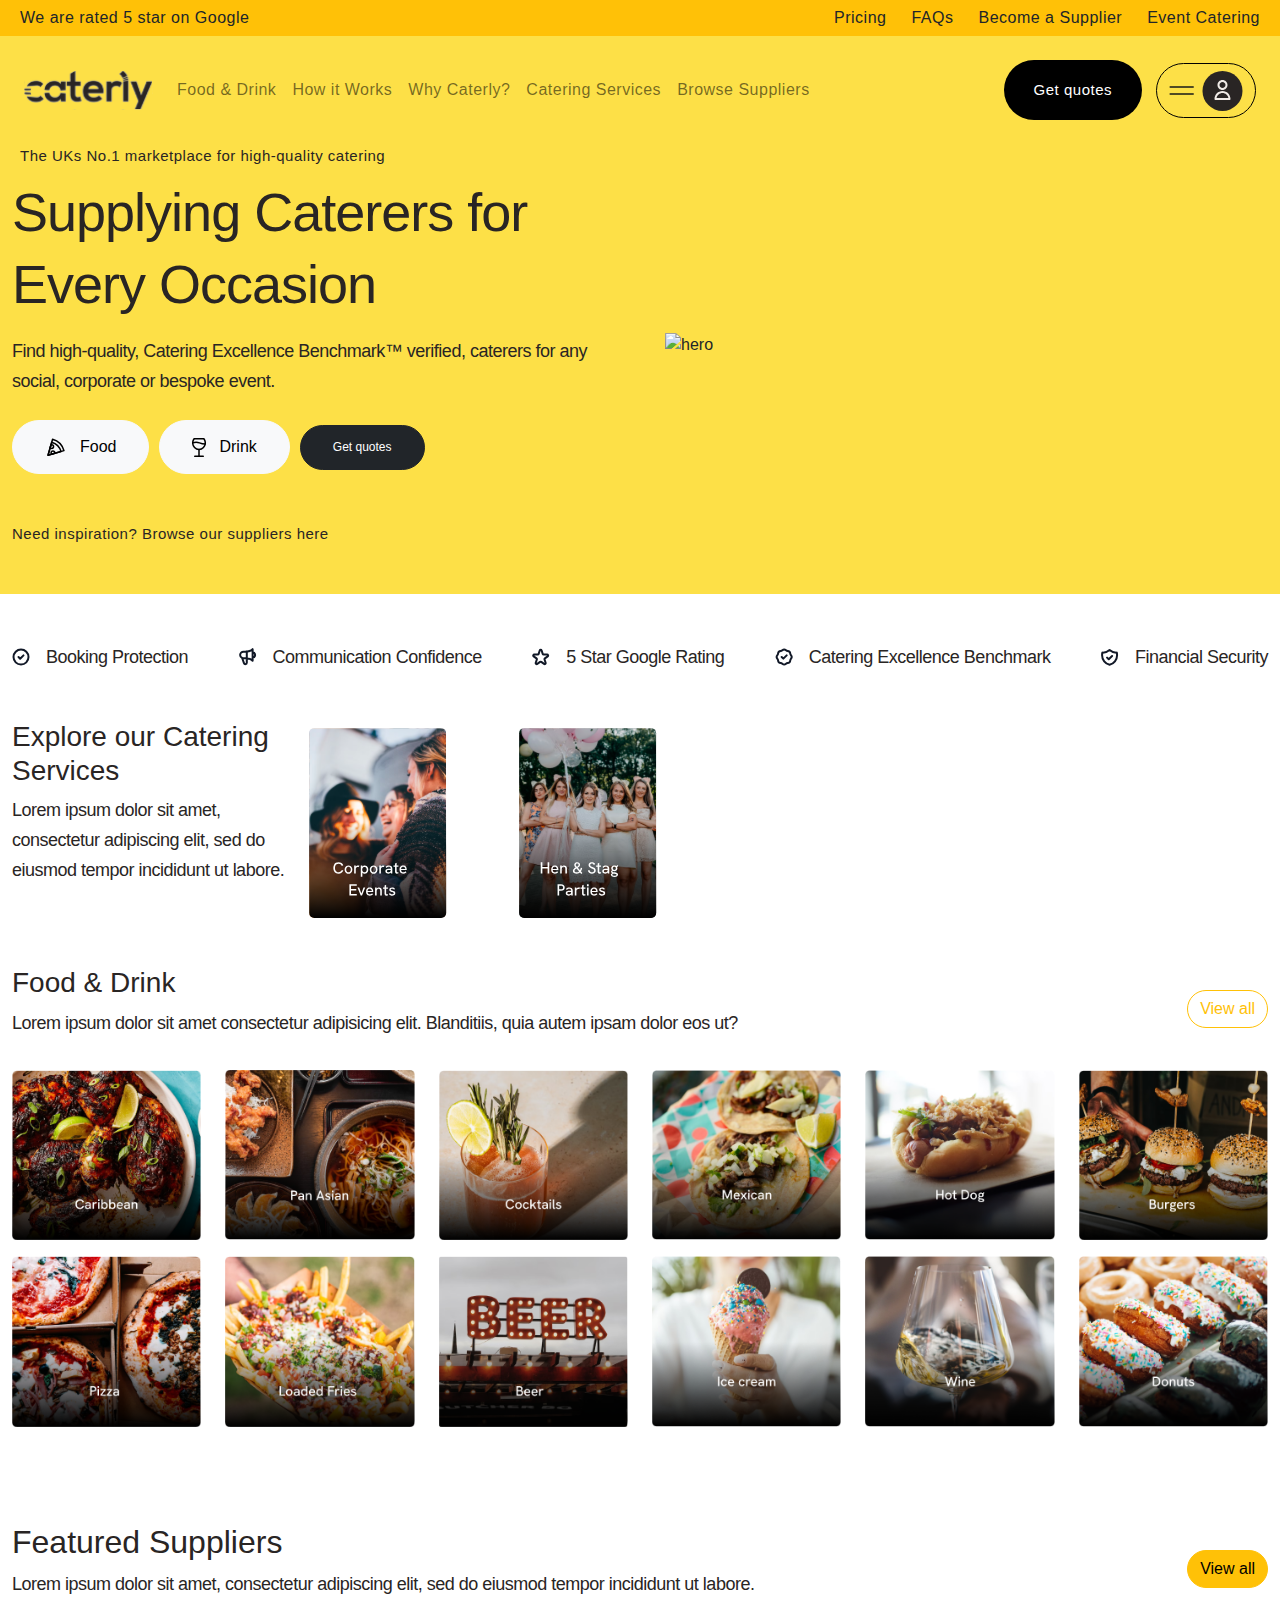
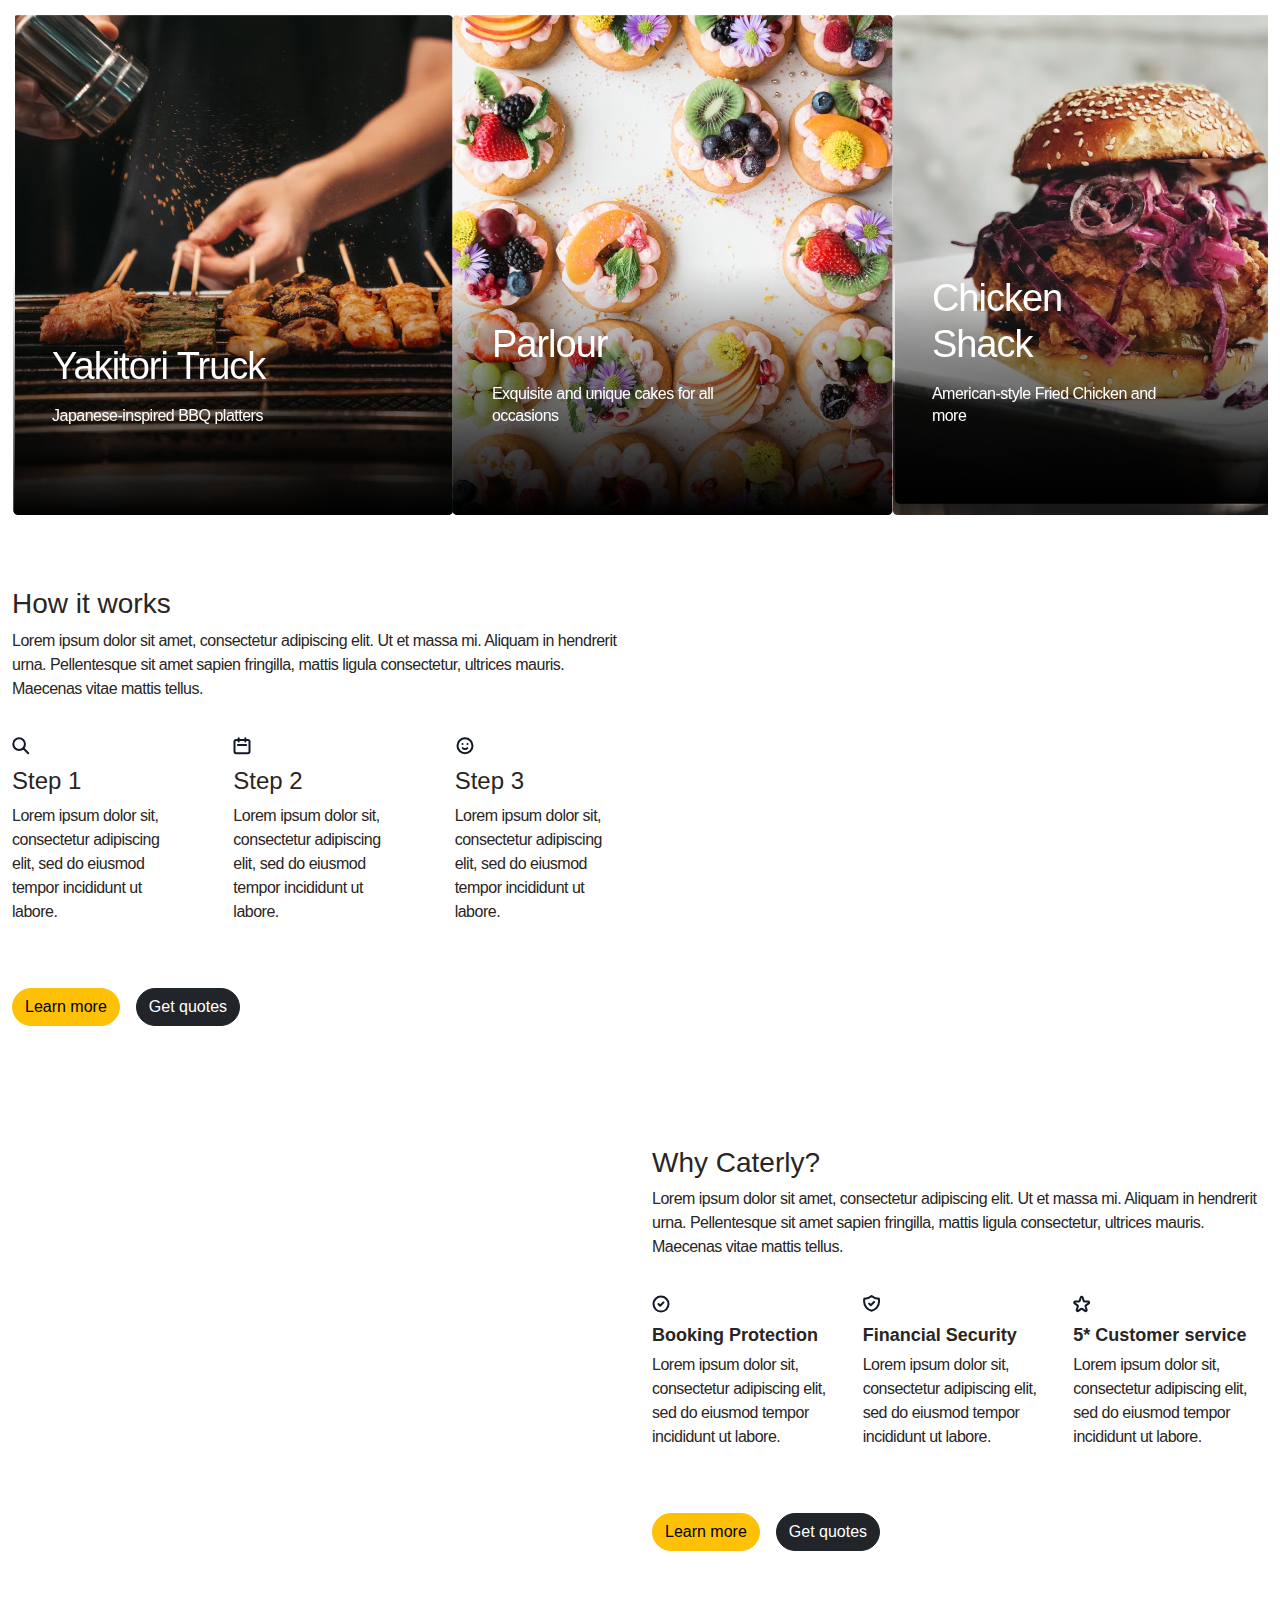
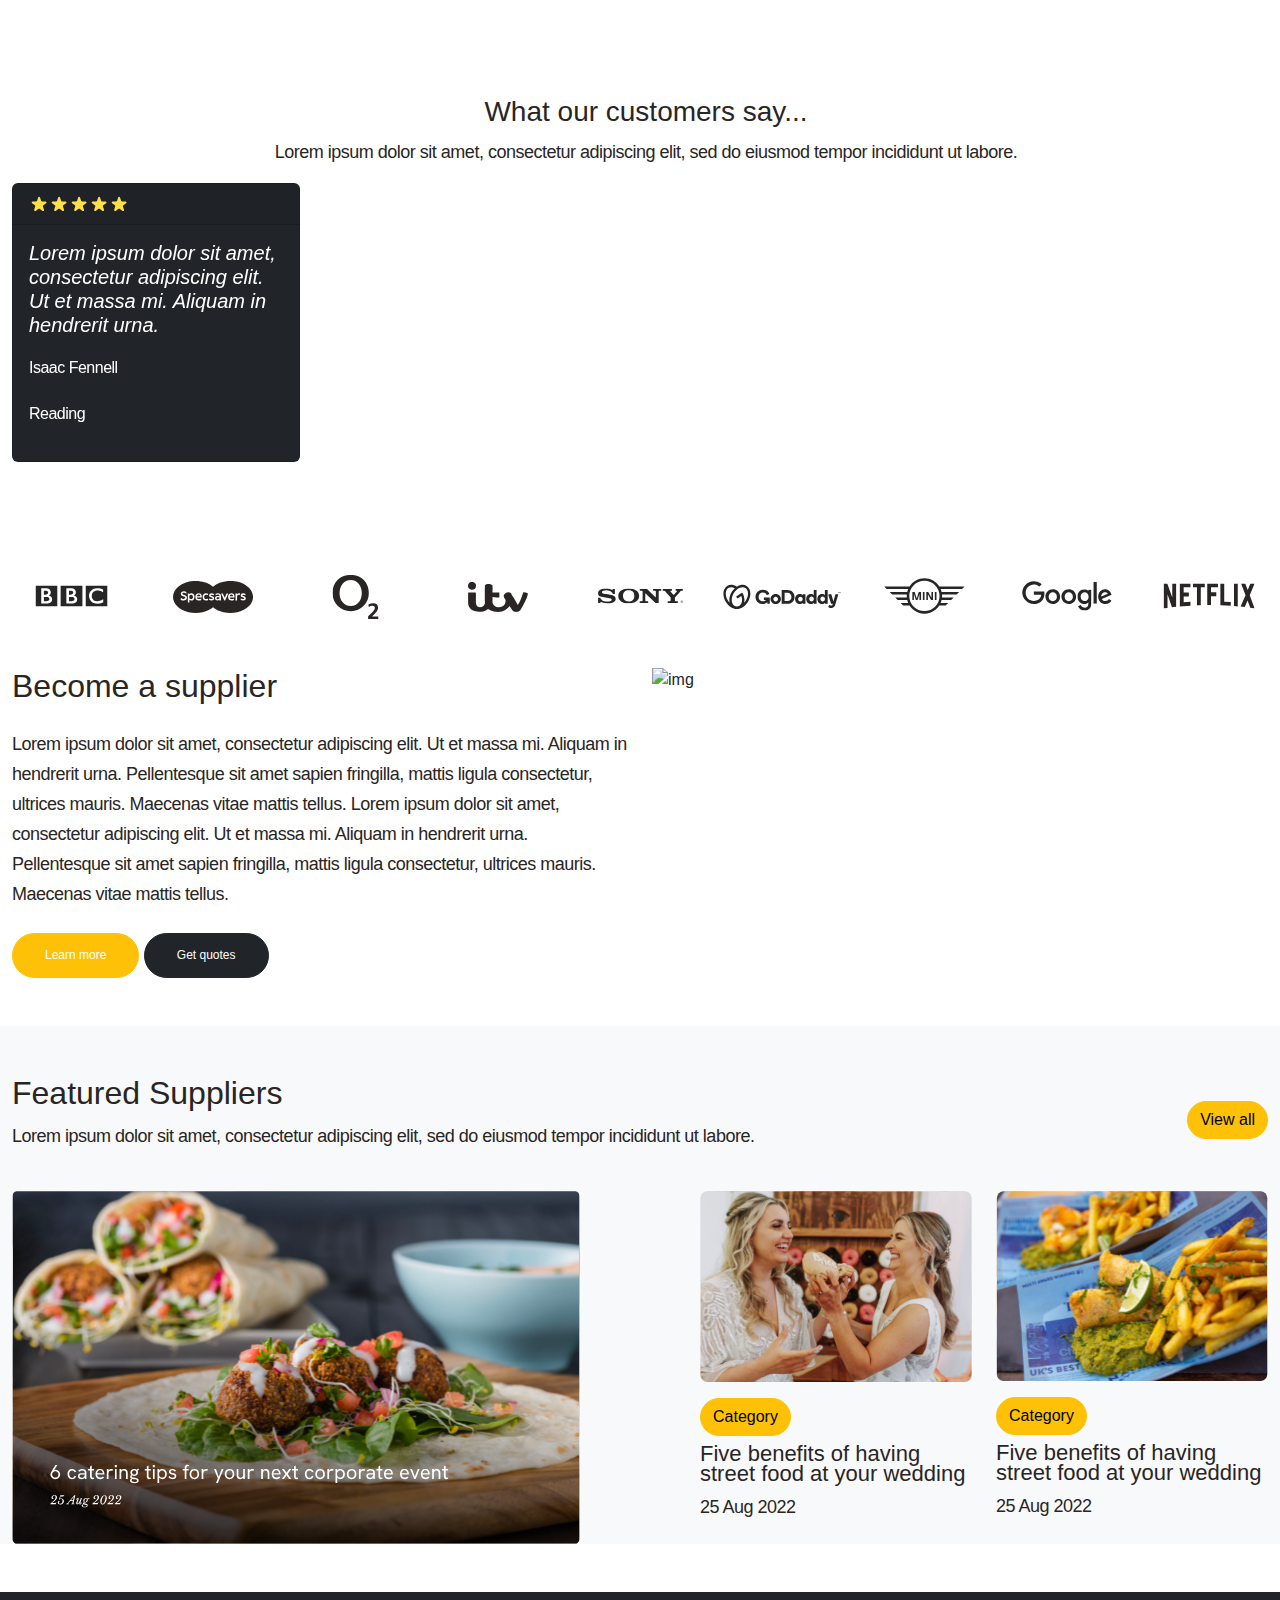
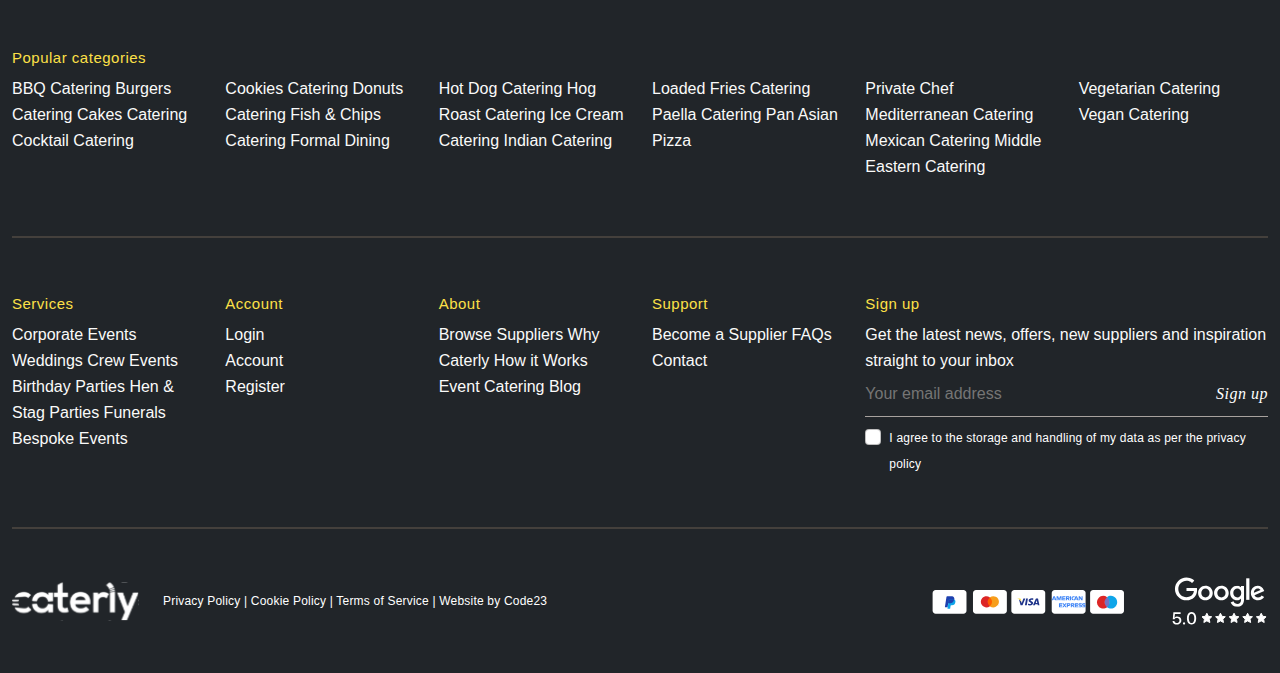
==== commit 3d8d7884: "text" ====
--- a/index.html
+++ b/index.html
@@ -1135,8 +1135,8 @@
       </section>
       <!-- Become a supplier -->
       <section class="container-xxl pt-5">
-        <div class="caterly">
-          <div class="caterly-lefts">
+        <div class="row">
+          <div class="col-12 col-lg-6 caterly-lefts">
             <h2 class="info-titles">Become a supplier</h2>
             <p class="pt-3">
               Lorem ipsum dolor sit amet, consectetur adipiscing elit. Ut et
@@ -1156,7 +1156,7 @@
               </button>
             </div>
           </div>
-          <div class="caterly-rights">
+          <div class="col-12 col-lg-6 caterly-rights">
             <img class="img-fluid" src="./img/Group 5283.svg" alt="img" />
           </div>
         </div>
@@ -1185,7 +1185,7 @@
             <div class="caterly pt-4">
               <div class="caterly-lefts">
                 <img
-                  class="img-fluid d-none d-xl-block"
+                  class="img-fluid d-none d-xl-flex"
                   src="/img/img/Group 4789.svg"
                   alt="img"
                 />
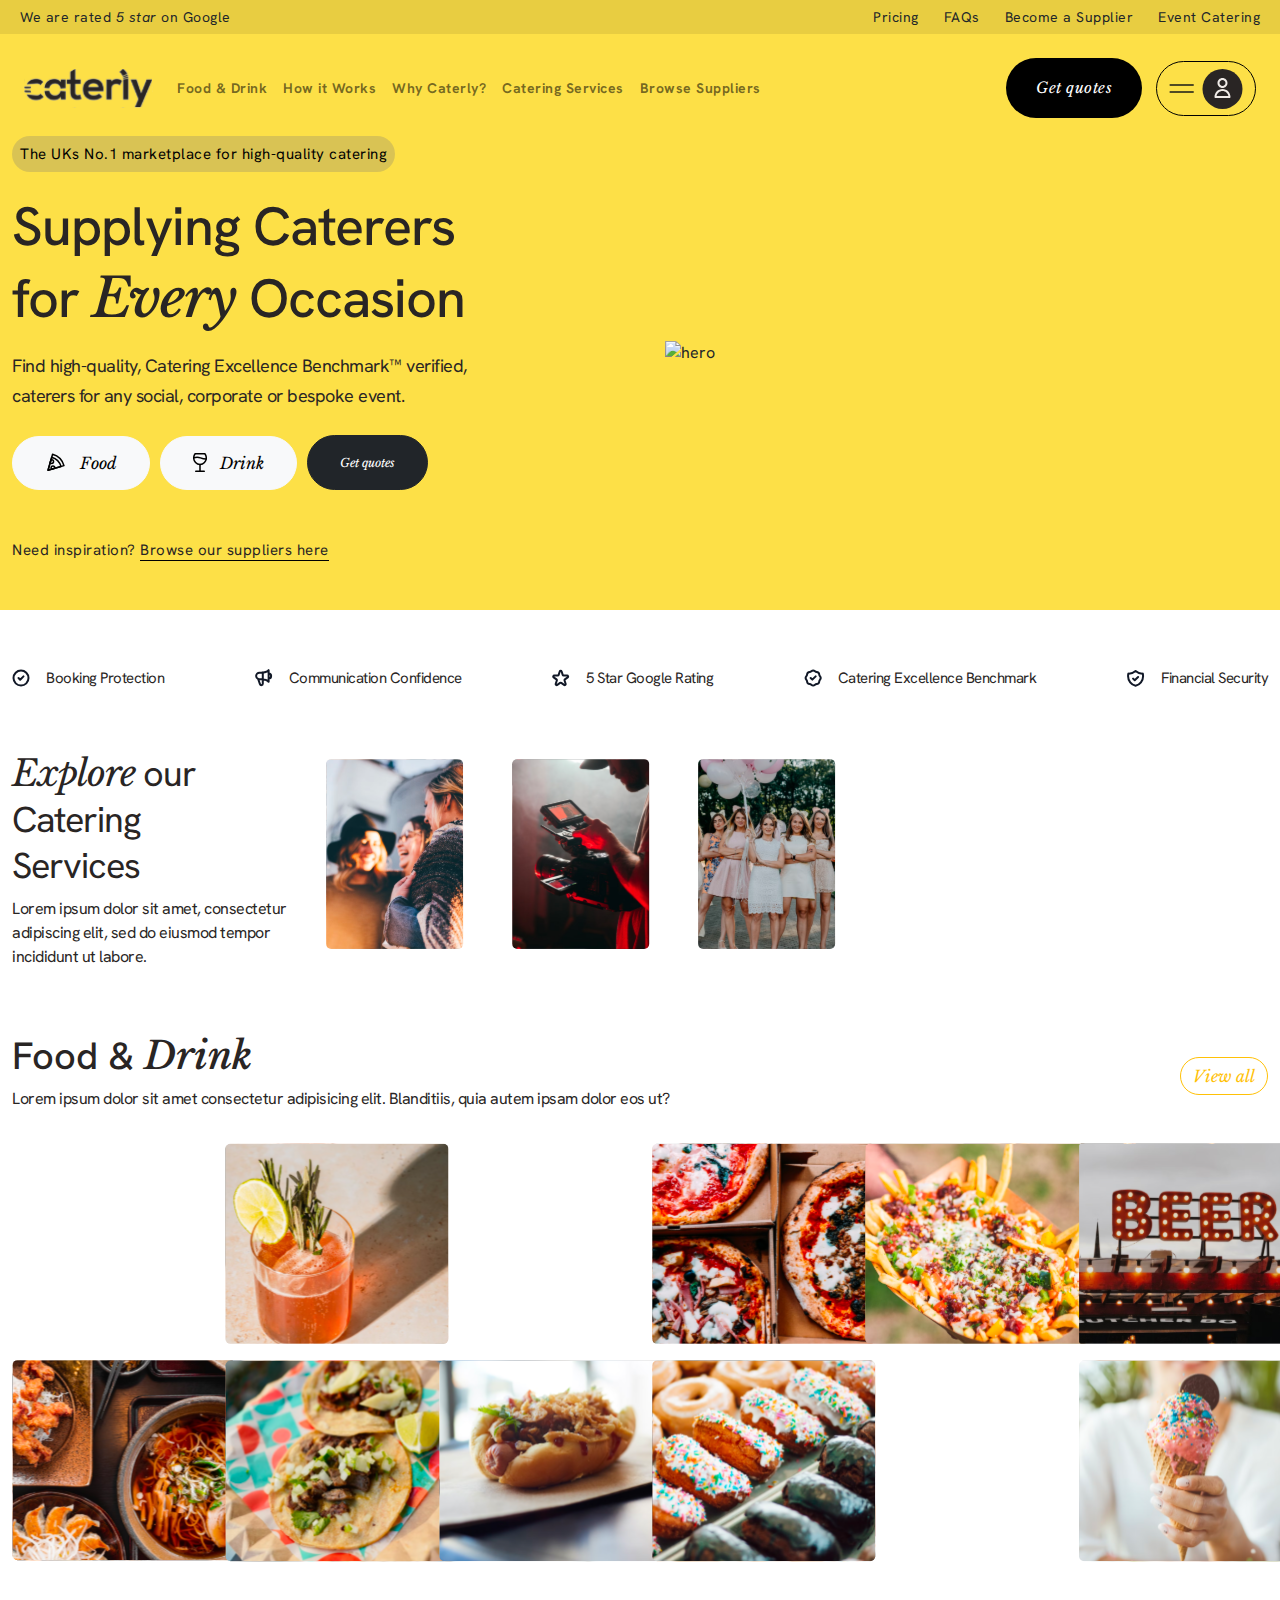
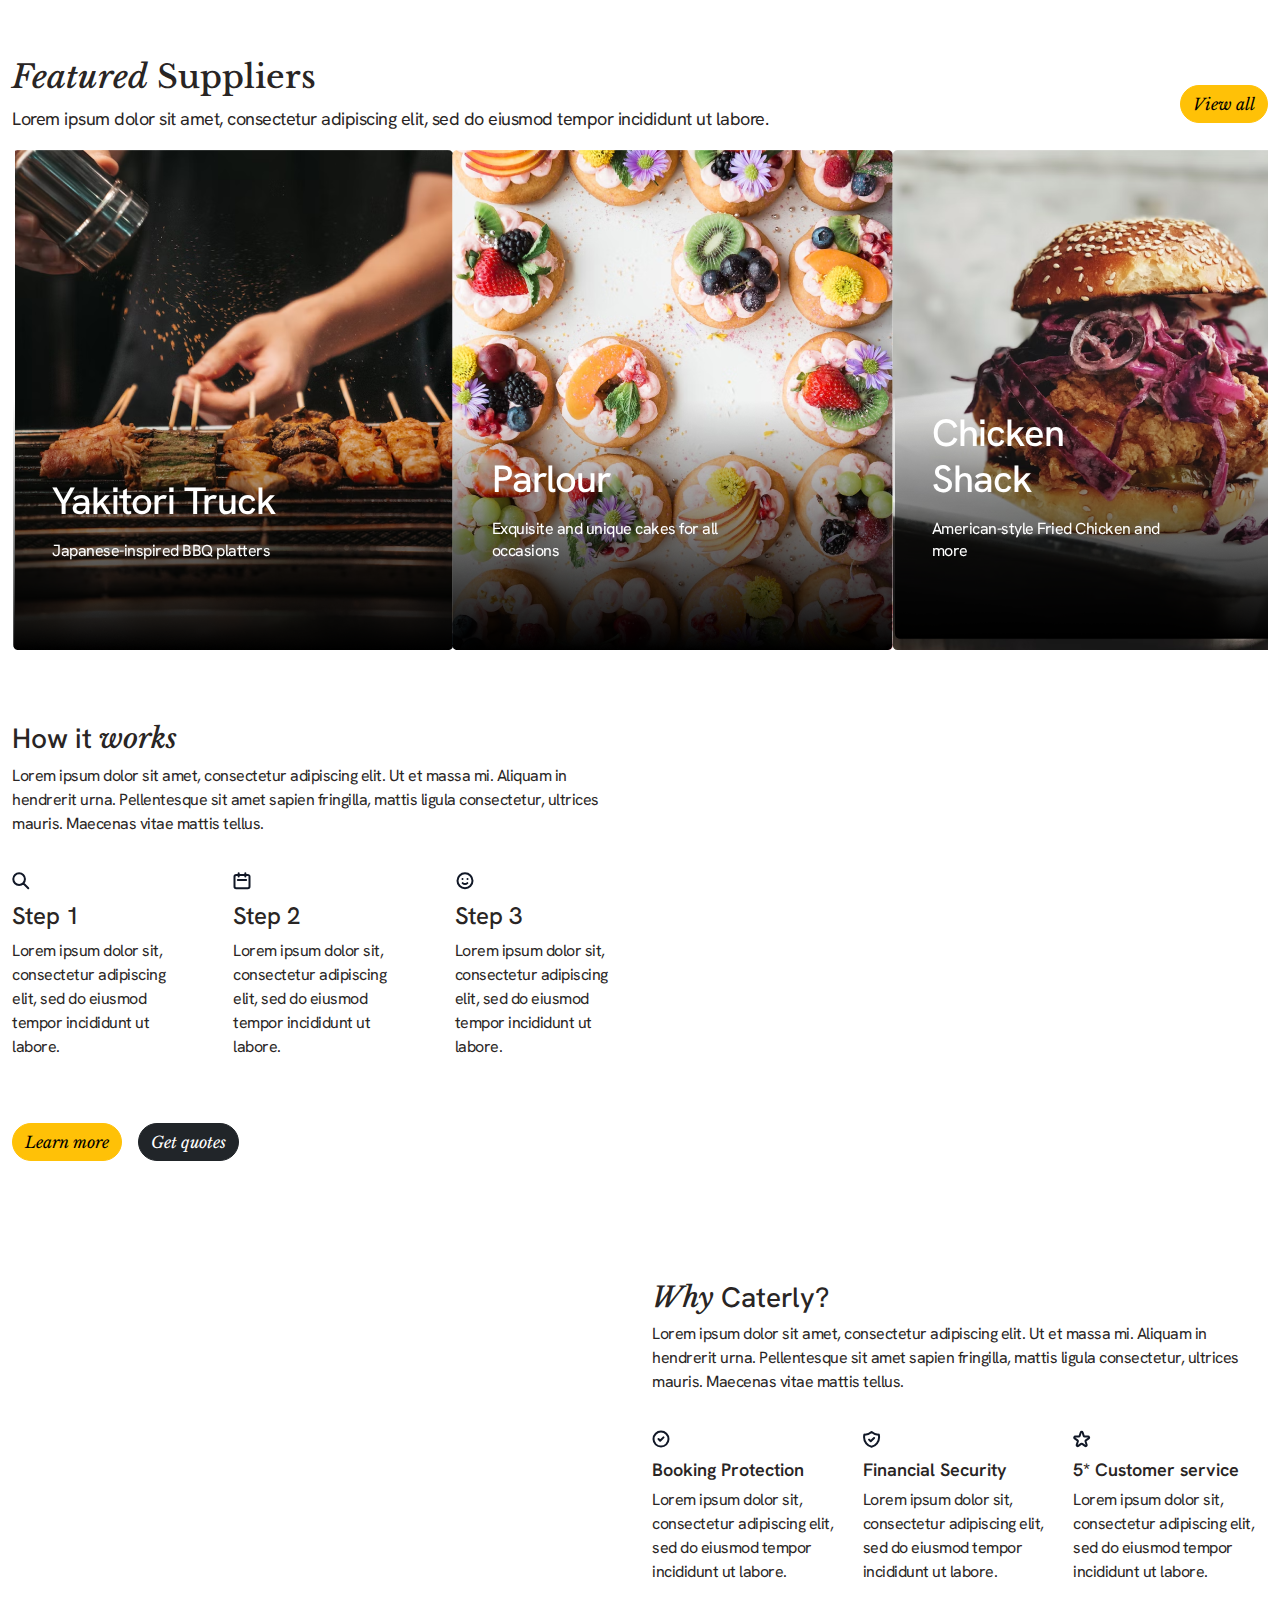
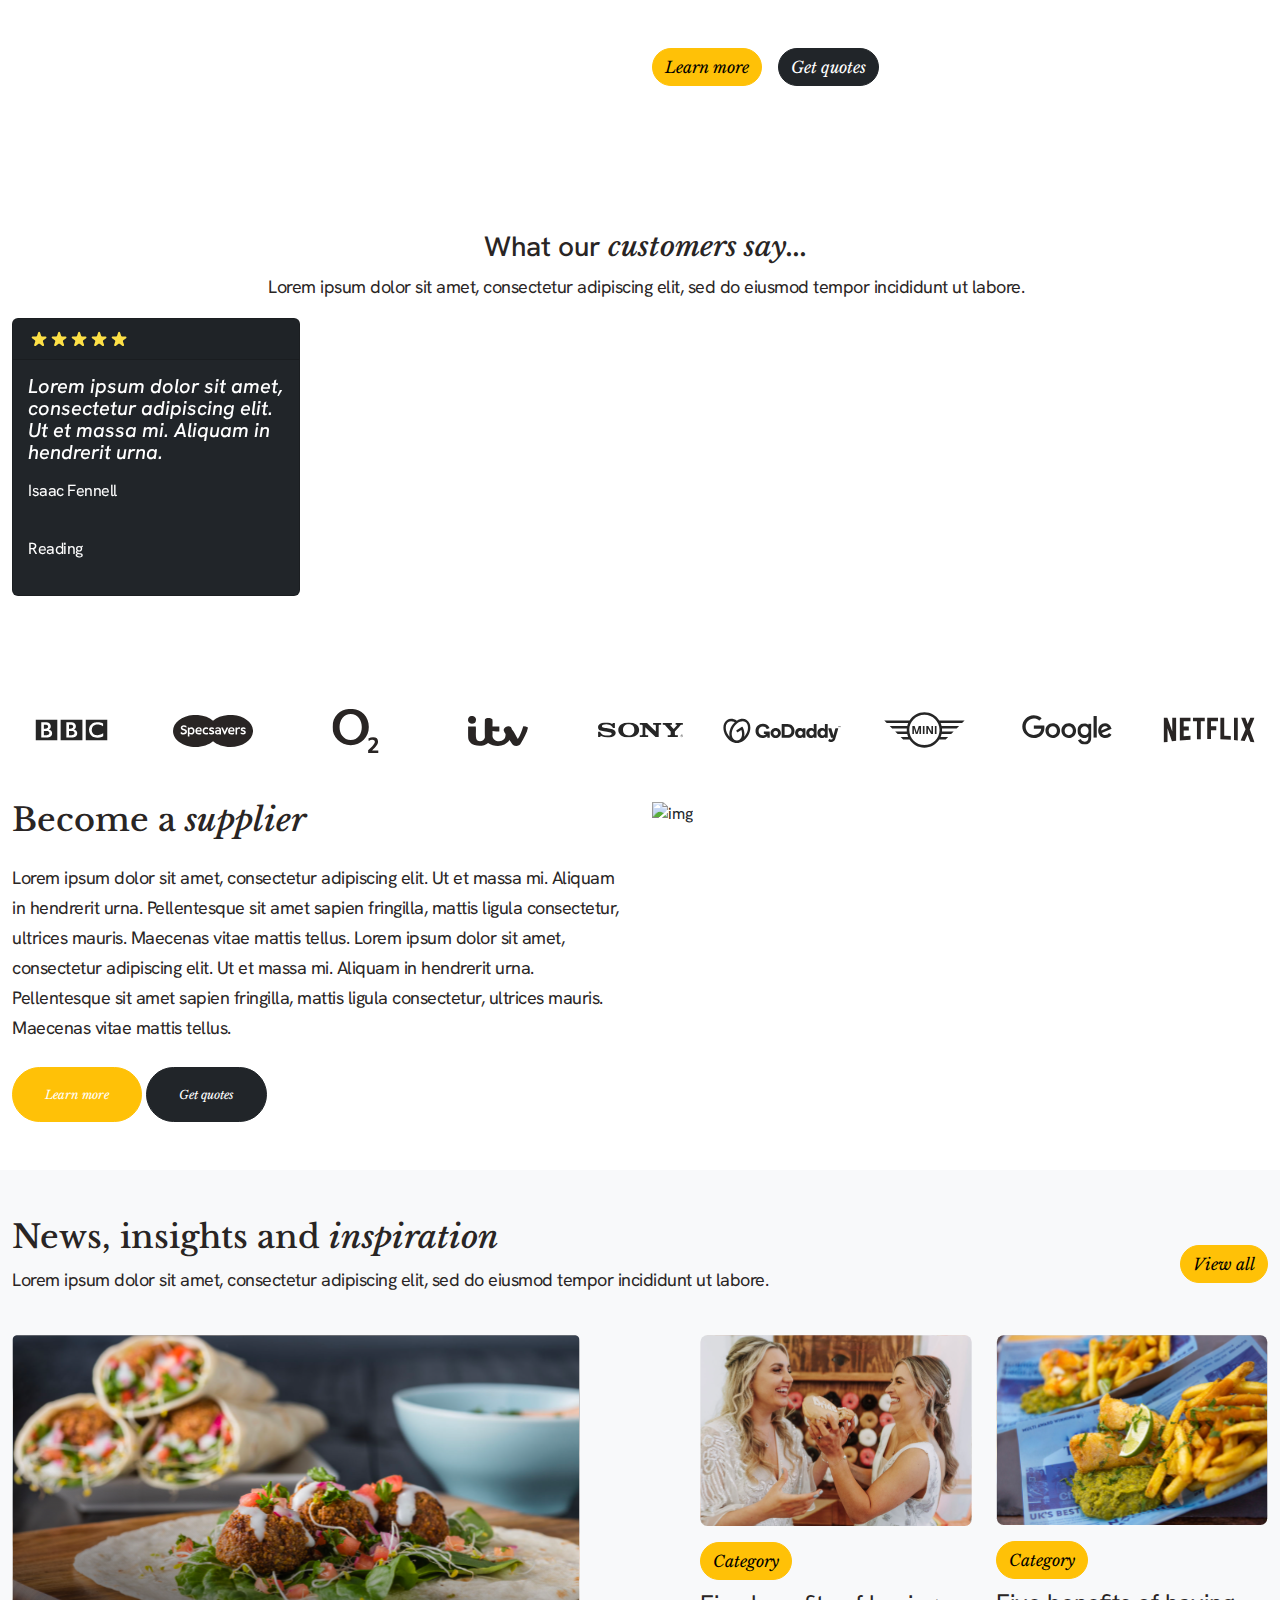
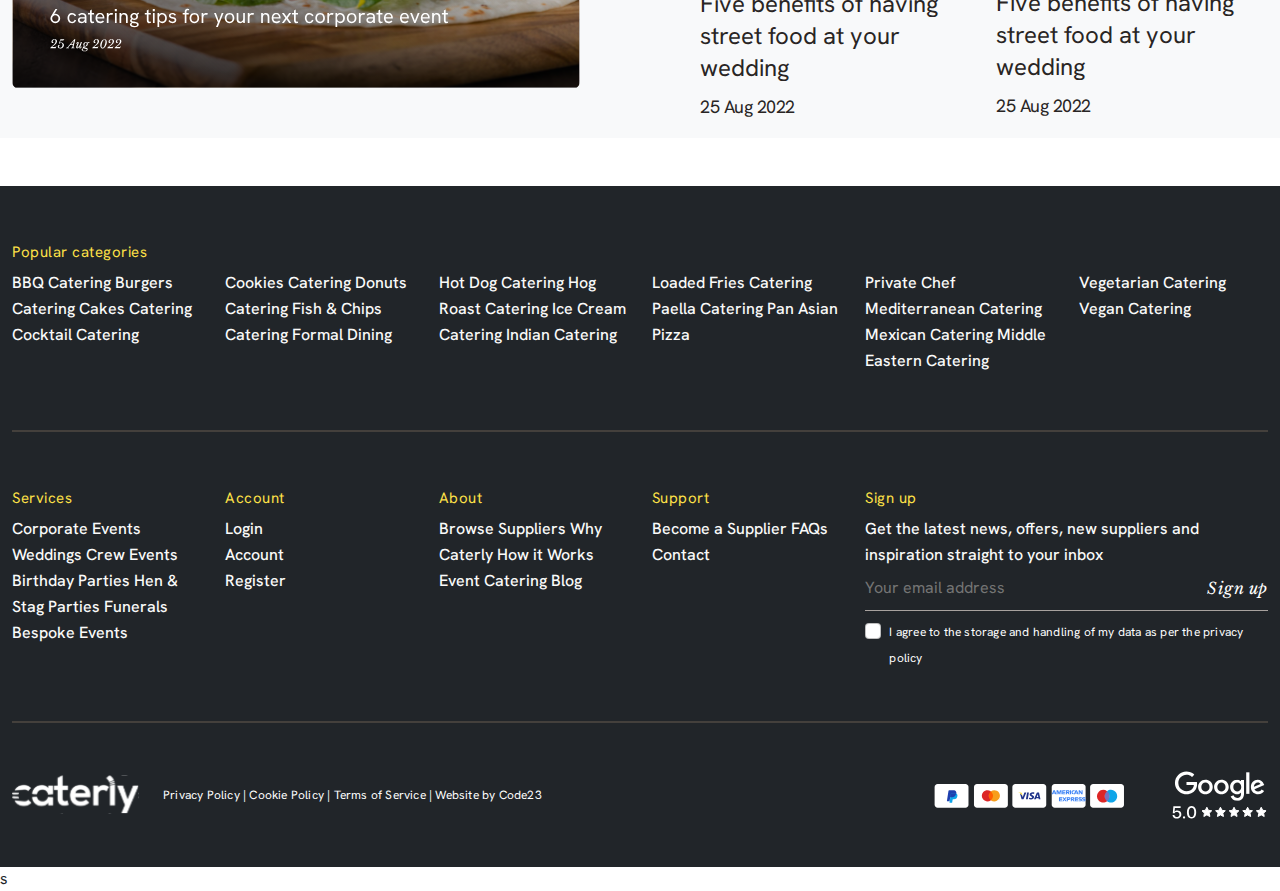
==== commit 61596cbe: "shortcoming" ====
--- a/index.html
+++ b/index.html
@@ -4,37 +4,64 @@
     <meta charset="UTF-8" />
     <meta http-equiv="X-UA-Compatible" content="IE=edge" />
     <meta name="viewport" content="width=device-width, initial-scale=1.0" />
+    <!-- bootstrap-main-css -->
+    <!-- -------------------------------------------------------------------------- -->
     <link rel="stylesheet" href="/bootstrap/css/bootstrap.min.css" />
     <!-- Link Swiper's CSS -->
+    <!-- -------------------------------------------------------------------------- -->
     <link
       rel="stylesheet"
       href="https://cdn.jsdelivr.net/npm/swiper@9/swiper-bundle.min.css"
     />
+    <!-- -------------------------------------------------------------------------- -->
+    <!--main-css  -->
     <link rel="stylesheet" href="/main-css/style.css" />
+    <!-- -------------------------------------------------------------------------- -->
     <link rel="stylesheet" href="/main-css/responsive.css" />
-    <!--  -->
+    <!-- -------------------------------------------------------------------------- -->
+    <!-- font family -->
+    <!-- -------------------------------------------------------------------------- -->
+    <link
+      href="https://fonts.googleapis.com/css2?family=Hanken+Grotesk:wght@400;500;600;700&family=Libre+Baskerville:wght@400;700&display=swap"
+      rel="stylesheet"
+    />
+    <!-- -------------------------------------------------------------------------- -->
     <title>Cateriy</title>
   </head>
   <body>
     <!-- header -->
-    <header class="bg-warning p-2">
+    <header class="p-2">
+      <!-- header-top -->
       <section class="container-xxl">
         <div class="hero d-flex align-items-xxl-center justify-content-between">
           <div class="hero-left">
-            <a class="nav-link" href="#">We are rated 5 star on Google</a>
+            <!-- header-top -->
+            <a class="nav-link" href="#"
+              >We are rated
+              <span class="header_top fst-italic"> 5 star </span>on Google</a
+            >
           </div>
           <div class="hero-right">
+            <!-- header-list -->
             <ul class="nav-list">
+              <!-- header-item -->
               <li>
+                <!-- header-link -->
                 <a class="nav-link" href="#">Pricing</a>
               </li>
+              <!-- header-item -->
               <li>
+                <!-- header-link -->
                 <a class="nav-link" href="#">FAQs</a>
               </li>
+              <!-- header-item -->
               <li>
+                <!-- header-link -->
                 <a class="nav-link" href="#">Become a Supplier</a>
               </li>
+              <!-- header-item -->
               <li>
+                <!-- header-link -->
                 <a class="nav-link" href="#">Event Catering</a>
               </li>
             </ul>
@@ -42,13 +69,14 @@
         </div>
       </section>
     </header>
-
+    <!-- *********************************************************************************************** -->
     <div class="hero-bg pt-3">
       <!-- logo -->
       <section class="container-xxl mb-3">
         <nav class="navbar navbar-expand-lg navbar-light">
           <div class="container-fluid">
             <div class="d-flex align-items-center gap-3">
+              <!-- header-btn -->
               <button
                 class="logo-menu navbar-toggler"
                 type="button"
@@ -60,34 +88,51 @@
               >
                 <span class="navbar-toggler-icon"></span>
               </button>
-              <a class="navbar-brand" href="#"
-                ><img src="/img/hero/Object.svg" alt="logo"
+              <!-- header-logo- -->
+              <a class="navbar-brand" href="#">
+                <img src="/img/hero/Object.svg" alt="logo"
               /></a>
             </div>
+            <!-- hero-navbar -->
             <div class="collapse navbar-collapse" id="navbarNav">
+              <!-- nav-list -->
               <ul class="navbar-nav">
+                <!-- nav-item -->
                 <li class="nav-item">
-                  <a class="nav-link" aria-current="page" href="#"
+                  <!-- nav-link -->
+                  <a class="nav-link fw-bold" aria-current="page" href="#"
                     >Food & Drink</a
                   >
                 </li>
+                <!-- nav-item -->
                 <li class="nav-item">
-                  <a class="nav-link" href="#">How it Works</a>
+                  <!-- nav-link -->
+                  <a class="nav-link fw-bold" href="#">How it Works</a>
                 </li>
+                <!-- nav-item -->
                 <li class="nav-item">
-                  <a class="nav-link" href="#">Why Caterly?</a>
+                  <!-- nav-link -->
+                  <a class="nav-link fw-bold" href="#">Why Caterly?</a>
                 </li>
+                <!-- nav-item -->
                 <li class="nav-item">
-                  <a class="nav-link" href="#">Catering Services</a>
+                  <!-- nav-link -->
+                  <a class="nav-link fw-bold" href="#">Catering Services</a>
                 </li>
+                <!-- nav-item -->
                 <li class="nav-item">
-                  <a class="nav-link" href="#">Browse Suppliers</a>
+                  <!-- nav-link -->
+                  <a class="nav-link fw-bold" href="#">Browse Suppliers</a>
                 </li>
               </ul>
             </div>
+            <!-- hero-btn -->
             <div class="hero-btn">
-              <a class="suppliers" href="/mexican.html">Get quotes</a>
+              <a class="suppliers fst-italic" href="/mexican.html"
+                >Get quotes</a
+              >
               <a href="#">
+                <!-- hero-brn -->
                 <button class="logo-btn btn d-flex align-items-center gap-2">
                   <svg
                     width="25"
@@ -141,23 +186,29 @@
       </section>
 
       <!-- hero -->
-
       <section class="container-xxl pb-5">
         <div class="hero-card">
           <div class="card-left">
-            <a class="p-2" href="#"
+            <!-- hero-text -->
+            <a class="catering p-2" href="#"
               >The UKs No.1 marketplace for high-quality catering</a
             >
-            <h1 class="hero-title pt-2">
-              Supplying Caterers for Every Occasion
+            <!-- hero-title -->
+            <h1 class="hero-title pt-4">
+              Supplying Caterers for
+              <span class="fst-italic title-hero">Every</span> Occasion
             </h1>
+            <!-- hero-text -->
             <p class="pt-2">
               Find high-quality, Catering Excellence Benchmark™ verified,
               caterers for any social, corporate or bespoke event.
             </p>
 
             <div class="heros-btn pt-2 mb-5">
-              <button class="logos-btn btn btn-light rounded-5">
+              <!-- hero-btn -->
+              <button
+                class="logos-btn btn btn-light rounded-5 hero-btn fst-italic"
+              >
                 <svg
                   width="22"
                   height="23"
@@ -196,7 +247,10 @@
                 </svg>
                 Food
               </button>
-              <button class="logos-btn btn btn-light rounded-5">
+              <!-- hero-btn -->
+              <button
+                class="logos-btn btn btn-light rounded-5 hero-btn info-titles fst-italic"
+              >
                 <svg
                   width="14"
                   height="19"
@@ -242,18 +296,26 @@
                 </svg>
                 Drink
               </button>
-              <button class="nav-btns btn btn-dark rounded-5">
+              <!-- hero-btn -->
+              <button
+                class="nav-btns btn btn-dark rounded-5 hero-btn info-titles fst-italic"
+              >
                 Get quotes
               </button>
             </div>
-
-            <a href="#">Need inspiration? Browse our suppliers here</a>
+            <!--hero_link  -->
+            <a href="#"
+              >Need inspiration?
+              <span class="hero-text-btn">Browse our suppliers here</span>
+            </a>
           </div>
           <div class="card-right">
+            <!-- hero-img -->
             <img class="hero-img w-100" src="./img/Group 5277.svg" alt="hero" />
           </div>
 
           <div class="card-info d-lg-none">
+            <!-- hero-img -->
             <img class="w-100 imge" src="./img/Group 5278.svg" alt="logo" />
             <a class="card-links d-flex align-items-center gap-2" href="#">
               <svg
@@ -276,185 +338,284 @@
         </div>
       </section>
     </div>
+    <!-- ****************************************************************************************** -->
     <main>
+      <!-- main-info -->
       <section class="container-xxl">
-        <div class="d-none d-md-flex d-flex justify-content-between pt-5">
+        <div
+          class="d-none d-md-flex d-flex justify-content-between pt-5 main_info"
+        >
           <span class="card-text d-flex gap-3 align-items-center">
+            <!-- info-img -->
             <img src="/img/icon/Icon-4.svg" alt="" />
+            <!-- info-text -->
             <p>Booking Protection</p>
           </span>
           <span class="card-text d-flex gap-3 align-items-center">
+            <!-- info-img -->
             <img src="/img/icon/Icon-5.svg" alt="" />
+            <!-- info-text -->
             <p>Communication Confidence</p>
           </span>
           <span class="card-text d-flex gap-3 align-items-center">
+            <!-- info-img -->
             <img src="/img/icon/Icon-3.svg" alt="" />
+            <!-- info-text -->
             <p>5 Star Google Rating</p>
           </span>
           <span class="card-text d-flex gap-3 align-items-center">
+            <!-- info-img -->
             <img src="/img/icon/Icon-2.svg" alt="" />
+            <!-- info-text -->
             <p>Catering Excellence Benchmark</p>
           </span>
           <span class="card-text d-flex gap-3 align-items-center">
+            <!-- info-img -->
             <img src="/img/icon/Icon-1.svg" alt="" />
+            <!-- info-text -->
             <p>Financial Security</p>
           </span>
         </div>
       </section>
+      <!-- **************************************************************************************** -->
+      <!-- main-Explore -->
       <section class="container-xxl">
         <div class="services-card w-auto pt-5 d-flex justify-content-between">
           <div class="row">
             <div class="col-md-3 col-12">
-              <h3>Explore our Catering Services</h3>
-              <p>
+              <!-- explore-title -->
+              <h3 class="explore-title">
+                <span class="title-explore fst-italic">Explore</span> our
+                Catering Services
+              </h3>
+              <!-- explore-text -->
+              <p class="explore-text">
                 Lorem ipsum dolor sit amet, consectetur adipiscing elit, sed do
                 eiusmod tempor incididunt ut labore.
               </p>
             </div>
-            <div class="col-4 col-md-auto pt-2 w-28">
+            <div class="col-4 col-md-auto pt-2 w-28 position-relative">
+              <!-- explore-link -->
               <a href="#">
+                <img src="/img/card-services/Mask.svg" alt="" />
+              </a>
+              <div class="explore-card">
+                <!-- explore-title -->
+                <h3 class="explore-card-title">Corporate Events</h3>
+              </div>
+            </div>
+            <div class="col-4 col-md-auto pt-2 w-28 position-relative">
+              <!-- explore-link -->
+              <a href="#">
+                <!-- explore-img -->
                 <img
                   class="img-fluid"
-                  src="/img/card-services/Group 5022.svg"
+                  src="/img/card-services/Mask (1).svg"
                   alt=""
                 />
               </a>
-            </div>
-            <div class="col-4 col-md-auto pt-2 w-28">
+              <div class="explore-card">
+                <!-- explore-title -->
+                <h3 class="explore-card-title">Weddings</h3>
+              </div>
+            </div>
+            <div class="col-4 col-md-auto pt-2 w-28 position-relative">
+              <!-- explore-link -->
               <a href="#">
+                <!-- explore-img -->
                 <img
                   class="img-fluid"
-                  src="/img/card-services/Group 5023.svg"
+                  src="/img/card-services/Mask (2).svg"
                   alt=""
                 />
               </a>
-            </div>
-            <div class="col-4 col-md-auto pt-2 w-28">
+              <div class="explore-card">
+                <!-- explore-title -->
+                <h3 class="explore-card-title">Crew Events</h3>
+              </div>
+            </div>
+            <div class="col-4 col-md-auto pt-2 w-28 position-relative">
+              <!-- explore-link -->
               <a href="#">
+                <!-- explore-img -->
                 <img
                   class="img-fluid"
-                  src="/img/card-services/Group 5020.svg"
+                  src="/img/card-services/Mask (3).svg"
                   alt=""
                 />
               </a>
-            </div>
-            <div class="col-4 col-md-auto pt-2 w-28">
+              <div class="explore-card">
+                <!-- explore-title -->
+                <h3 class="explore-card-title">Birthday Parties</h3>
+              </div>
+            </div>
+            <div class="col-4 col-md-auto pt-2 w-28 position-relative">
+              <!-- explore-link -->
               <a href="#">
+                <!-- explore-img -->
+                <img src="/img/card-services/Mask (5).svg" alt="" />
+              </a>
+              <div class="explore-card">
+                <!-- explore-title -->
+                <h3 class="explore-card-title">Hen & Stag Parties</h3>
+              </div>
+            </div>
+            <div class="col-4 col-md-auto pt-2 w-28 position-relative">
+              <!-- explore-link -->
+              <a href="#">
+                <!-- explore-img -->
                 <img
                   class="img-fluid"
-                  src="/img/card-services/Group 5018.svg"
+                  src="/img/card-services/Mask group.svg"
                   alt=""
                 />
               </a>
-            </div>
-            <div class="col-4 col-md-auto pt-2 w-28">
-              <a href="#">
-                <img
-                  class="img-fluid"
-                  src="/img/card-services/Group 5019.svg"
-                  alt=""
-                />
-              </a>
-            </div>
-            <div class="col-4 col-md-auto pt-2 w-28">
-              <a href="#">
-                <img
-                  class="img-fluid"
-                  src="/img/card-services/Group 5017.svg"
-                  alt=""
-                />
-              </a>
+              <div class="explore-card">
+                <!-- explore-title -->
+                <h3 class="explore-card-title">Corporate Events</h3>
+              </div>
             </div>
           </div>
         </div>
       </section>
+      <!-- **************************************************************************************** -->
       <!-- Food & Drink -->
       <section class="container-xxl">
         <div
           class="card-food-drink justify-content-between pt-5 align-content-end d-flex"
         >
           <div>
-            <h3>Food & Drink</h3>
+            <!-- food-drink-title -->
+            <h3>Food & <span class="fst-italic">Drink</span></h3>
+            <!-- food-drink-text -->
             <p>
               Lorem ipsum dolor sit amet consectetur adipisicing elit.
               Blanditiis, quia autem ipsam dolor eos ut?
             </p>
           </div>
           <div class="pt-4">
-            <button type="button" class="btn btn-outline-warning rounded-5">
+            <!-- food-drink-btn -->
+            <button
+              type="button"
+              class="btn btn-outline-warning rounded-5 info-titles fst-italic"
+            >
               View all
             </button>
           </div>
         </div>
         <div class="row">
-          <img
-            class="col-6 col-sm-4 col-md-2 img-fluid pt-3"
-            src="/img/card-food-drink/Group 5026.png"
-            alt=""
-          />
-          <img
-            class="col-6 col-sm-4 col-md-2 img-fluid pt-3"
-            src="/img/card-food-drink/Group 5027.png"
-            alt=""
-          />
-          <img
-            class="col-6 col-sm-4 col-md-2 img-fluid pt-3"
-            src="/img/card-food-drink/Group 5028.png"
-            alt=""
-          />
-          <img
-            class="col-6 col-sm-4 col-md-2 img-fluid pt-3"
-            src="/img/card-food-drink/Group 5029.png"
-            alt=""
-          />
-          <img
-            class="col-6 col-sm-4 col-md-2 img-fluid pt-3"
-            src="/img/card-food-drink/Group 5030.png"
-            alt=""
-          />
-          <img
-            class="col-6 col-sm-4 col-md-2 img-fluid pt-3"
-            src="/img/card-food-drink/Group 5031.png"
-            alt=""
-          />
-          <img
-            class="col-6 col-sm-4 col-md-2 img-fluid pt-3"
-            src="/img/card-food-drink/Group 5032.png"
-            alt=""
-          />
-          <img
-            class="col-6 col-sm-4 col-md-2 img-fluid pt-3"
-            src="/img/card-food-drink/Group 5033.png"
-            alt=""
-          />
-          <img
-            class="col-6 col-sm-4 col-md-2 img-fluid pt-3"
-            src="/img/card-food-drink/Group 5034.png"
-            alt=""
-          />
-          <img
-            class="col-6 col-sm-4 col-md-2 img-fluid pt-3"
-            src="/img/card-food-drink/Group 5035.png"
-            alt=""
-          />
-          <img
-            class="col-6 col-sm-4 col-md-2 img-fluid pt-3"
-            src="/img/card-food-drink/Group 5036.png"
-            alt=""
-          />
-          <img
-            class="col-6 col-sm-4 col-md-2 img-fluid pt-3"
-            src="/img/card-food-drink/Group 5037.png"
-            alt=""
-          />
+          <!-- food-drink-img -->
+          <div
+            class="col-12 col-sm-6 col-md-2 img-fluid pt-3 position-relative"
+          >
+            <!-- food-drink-img -->
+            <img class="" src="/img/card-food-drink/Mask.svg" alt="" />
+            <div class="food-title">
+              <!-- food-drink-title -->
+              <h3>Caribbean</h3>
+            </div>
+          </div>
+          <!-- food-drink-img -->
+          <div class="col-6 col-sm-4 col-md-2 img-fluid pt-3 position-relative">
+            <img class="" src="/img/card-food-drink/Mask (1).svg" alt="" />
+            <div class="food-title">
+              <!-- food-drink-title -->
+              <h3>Cocktails</h3>
+            </div>
+          </div>
+          <!-- food-drink-img -->
+          <div class="col-6 col-sm-4 col-md-2 img-fluid pt-3 position-relative">
+            <img class="" src="/img/card-food-drink/Mask (2).svg" alt="" />
+            <div class="food-title">
+              <!-- food-drink-title -->
+              <h3>Burgers</h3>
+            </div>
+          </div>
+          <!-- food-drink-img -->
+          <div class="col-6 col-sm-4 col-md-2 img-fluid pt-3 position-relative">
+            <img class="" src="/img/card-food-drink/Mask (3).svg" alt="" />
+            <div class="food-title">
+              <!-- food-drink-title -->
+              <h3>Pizza</h3>
+            </div>
+          </div>
+          <!-- food-drink-img -->
+          <div class="col-6 col-sm-4 col-md-2 img-fluid pt-3 position-relative">
+            <img class="" src="/img/card-food-drink/Mask (4).svg" alt="" />
+            <div class="food-title">
+              <!-- food-drink-title -->
+              <h3>Loaded Fries</h3>
+            </div>
+          </div>
+          <!-- food-drink-img -->
+          <div class="col-6 col-sm-4 col-md-2 img-fluid pt-3 position-relative">
+            <img class="" src="/img/card-food-drink/Mask (5).svg" alt="" />
+            <div class="food-title">
+              <!-- food-drink-title -->
+              <h3>Beer</h3>
+            </div>
+          </div>
+          <!-- food-drink-img -->
+          <div class="col-6 col-sm-4 col-md-2 img-fluid pt-3 position-relative">
+            <img class="" src="/img/card-food-drink/Mask (6).svg" alt="" />
+            <div class="food-title">
+              <!-- food-drink-title -->
+              <h3>Pan Asian</h3>
+            </div>
+          </div>
+          <!-- food-drink-img -->
+          <div class="col-6 col-sm-4 col-md-2 img-fluid pt-3 position-relative">
+            <img class="" src="/img/card-food-drink/Mask (7).svg" alt="" />
+            <div class="food-title">
+              <!-- food-drink-title -->
+              <h3>Mexican</h3>
+            </div>
+          </div>
+          <!-- food-drink-img -->
+          <div class="col-6 col-sm-4 col-md-2 img-fluid pt-3 position-relative">
+            <img class="" src="/img/card-food-drink/Mask (8).svg" alt="" />
+            <div class="food-title">
+              <!-- food-drink-title-->
+              <h3>Hot Dog</h3>
+            </div>
+          </div>
+          <!-- food-drink-img -->
+          <div class="col-6 col-sm-4 col-md-2 img-fluid pt-3 position-relative">
+            <img class="" src="/img/card-food-drink/Mask (9).svg" alt="" />
+            <div class="food-title">
+              <!-- food-drink-title -->
+              <h3>Donuts</h3>
+            </div>
+          </div>
+          <!-- food-drink-img -->
+          <div class="col-6 col-sm-4 col-md-2 img-fluid pt-3 position-relative">
+            <img class="" src="/img/card-food-drink/Mask (10).svg" alt="" />
+            <div class="food-title">
+              <!-- food-drink-title -->
+              <h3>Wine</h3>
+            </div>
+          </div>
+          <!-- food-drink-img -->
+          <div class="col-6 col-sm-4 col-md-2 img-fluid pt-3 position-relative">
+            <img class="" src="/img/card-food-drink/Mask (11).svg" alt="" />
+            <div class="food-title">
+              <!-- food-drink-title -->
+              <h3>Ice cream</h3>
+            </div>
+          </div>
         </div>
       </section>
+      <!-- **************************************************************************************** -->
       <!-- slider -->
       <section class="container-xxl pt-5">
         <div class="support pt-5">
           <div class="food d-flex align-items-center justify-content-between">
             <div class="blog-left">
-              <h2 class="info-titles">Featured Suppliers</h2>
+              <!-- slider-tile -->
+              <h2 class="info-titles">
+                <span class="fst-italic">Featured</span> Suppliers
+              </h2>
+              <!-- slider-text -->
               <p>
                 Lorem ipsum dolor sit amet, consectetur adipiscing elit, sed do
                 eiusmod tempor incididunt ut labore.
@@ -462,7 +623,10 @@
             </div>
 
             <div class="blog-right">
-              <button class="btn btn-warning rounded-5 d-none d-xl-block">
+              <!-- slider-btn -->
+              <button
+                class="btn btn-warning rounded-5 d-none d-xl-block info-titles fst-italic"
+              >
                 View all
               </button>
             </div>
@@ -472,33 +636,44 @@
             <div class="swiper mySwiper">
               <div class="swiper-wrapper">
                 <div class="swiper-slide swiper-width">
+                  <!-- slider-img -->
                   <img src="./img/slider/Group 5277.png" alt="img" />
                   <div class="swipper-box">
+                    <!-- slider-title -->
                     <h4 class="swipper-title pt-2">Yakitori Truck</h4>
+                    <!-- slider-text -->
                     <p class="swipper-text pt-2">
                       Japanese-inspired BBQ platters
                     </p>
                     <div class="box pt-2">
+                      <!-- slider-title -->
                       <img src="./img/Group 5290.svg" alt="" />
                     </div>
                   </div>
                 </div>
                 <div class="swiper-slide swiper-width">
+                  <!-- slider-title -->
                   <img src="./img/slider/Group 5278.png" alt="img" />
                   <div class="swipper-box">
+                    <!-- slider-title -->
                     <h4 class="swipper-title pt-2">Parlour</h4>
+                    <!-- slider-title -->
                     <p class="swipper-text pt-2">
                       Exquisite and unique cakes for all occasions
                     </p>
                     <div class="box pt-2">
+                      <!-- slider-title -->
                       <img src="./img/Group 5290.svg" alt="" />
                     </div>
                   </div>
                 </div>
                 <div class="swiper-slide swiper-width">
+                  <!-- slider-img -->
                   <img src="./img/slider/Group 5279.png" alt="img" />
                   <div class="swipper-box">
+                    <!-- slider-title -->
                     <h4 class="swipper-title pt-2">Chicken Shack</h4>
+                    <!-- slider-title -->
                     <p class="swipper-text pt-2">
                       American-style Fried Chicken and more
                     </p>
@@ -508,29 +683,37 @@
                   </div>
                 </div>
                 <div class="swiper-slide swiper-width cart-5">
+                  <!-- slider-title -->
                   <img
                     src="./img/slider/Group 5280.png"
                     alt="img"
                     class="swiper-image"
                   />
                   <div class="swipper-box">
+                    <!-- slider-title -->
                     <h4 class="swipper-title pt-2">Taco Taco</h4>
+                    <!-- slider-title -->
                     <p class="swipper-text pt-2">The Perfect Mexican Feast</p>
                     <div class="box pt-2">
+                      <!-- slider-title -->
                       <img src="./img/Group 5290.svg" alt="" />
                     </div>
                   </div>
                 </div>
                 <div class="swiper-slide swiper-width cart-5">
+                  <!-- slider-title -->
                   <img
                     src="./img/slider/Group 5280.png"
                     alt="img"
                     class="swiper-image"
                   />
                   <div class="swipper-box">
+                    <!-- slider-title -->
                     <h4 class="swipper-title pt-2">Taco Taco</h4>
+                    <!-- slider-text -->
                     <p class="swipper-text pt-2">The Perfect Mexican Feast</p>
                     <div class="box pt-2">
+                      <!-- slider-img -->
                       <img src="./img/Group 5290.svg" alt="" />
                     </div>
                   </div>
@@ -539,17 +722,21 @@
               <div class="swiper-pagination"></div>
             </div>
           </div>
-          <button class="btn btn-warning rounded-5 mt-2 d-lg-none">
+          <!-- slider-btn -->
+          <button
+            class="btn btn-warning rounded-5 mt-2 d-lg-none info-titles fst-italic"
+          >
             View all
           </button>
         </div>
       </section>
+      <!-- **************************************************************************************** -->
       <!-- how-works -->
       <section class="container-xxl">
         <div class="row how-works d-flex pt-5 justify-content-between">
           <div class="col-12 col-lg-6 pt-4">
             <span class="pt-4 how-text">
-              <h3>How it works</h3>
+              <h3>How it <span class="info-titles fst-italic">works</span></h3>
               <p>
                 Lorem ipsum dolor sit amet, consectetur adipiscing elit. Ut et
                 massa mi. Aliquam in hendrerit urna. Pellentesque sit amet
@@ -590,10 +777,16 @@
               </span>
             </div>
             <span class="d-lg-flex gap-3 pt-5">
-              <button type="button" class="btn btn-warning rounded-5">
+              <button
+                type="button"
+                class="btn btn-warning rounded-5 info-titles fst-italic"
+              >
                 Learn more
               </button>
-              <button type="button" class="btn btn-dark rounded-5">
+              <button
+                type="button"
+                class="btn btn-dark rounded-5 info-titles fst-italic"
+              >
                 Get quotes
               </button>
             </span>
@@ -607,6 +800,7 @@
           </div>
         </div>
       </section>
+      <!-- **************************************************************************************** -->
       <!-- Why Caterly? -->
       <section class="container-xxl pt-5 pb-5">
         <div class="row how-works d-flex pt-5 justify-content-between">
@@ -615,7 +809,7 @@
           </div>
           <div class="col-12 col-lg-6 pt-4">
             <span class="pt-4 how-text">
-              <h3>Why Caterly?</h3>
+              <h3><span class="info-titles fst-italic"> Why</span> Caterly?</h3>
               <p>
                 Lorem ipsum dolor sit amet, consectetur adipiscing elit. Ut et
                 massa mi. Aliquam in hendrerit urna. Pellentesque sit amet
@@ -656,22 +850,32 @@
               </span>
             </div>
             <span class="d-lg-flex gap-3 pt-5">
-              <button type="button" class="btn btn-warning rounded-5">
+              <button
+                type="button"
+                class="btn btn-warning rounded-5 info-titles fst-italic"
+              >
                 Learn more
               </button>
-              <button type="button" class="btn btn-dark rounded-5">
+              <button
+                type="button"
+                class="btn btn-dark rounded-5 info-titles fst-italic"
+              >
                 Get quotes
               </button>
             </span>
           </div>
         </div>
       </section>
+      <!-- **************************************************************************************** -->
       <!-- What our customers say... -->
       <section class="container-xxl pt-5">
         <div class="row what-card d-flex pt-5 justify-content-between">
           <div class="swiper customers">
             <div class="text-center">
-              <h3>What our customers say...</h3>
+              <h3>
+                What our
+                <span class="info-titles fst-italic">customers say...</span>
+              </h3>
               <p>
                 Lorem ipsum dolor sit amet, consectetur adipiscing elit, sed do
                 eiusmod tempor incididunt ut labore.
@@ -791,6 +995,7 @@
           </div>
         </div>
       </section>
+      <!-- **************************************************************************************** -->
       <!-- brend-card -->
       <section class="container-xxl pt-5">
         <div
@@ -1133,11 +1338,14 @@
           </svg>
         </div>
       </section>
+      <!-- **************************************************************************************** -->
       <!-- Become a supplier -->
       <section class="container-xxl pt-5">
         <div class="row">
           <div class="col-12 col-lg-6 caterly-lefts">
-            <h2 class="info-titles">Become a supplier</h2>
+            <h2 class="info-titles">
+              Become a <span class="info-titles fst-italic">supplier</span>
+            </h2>
             <p class="pt-3">
               Lorem ipsum dolor sit amet, consectetur adipiscing elit. Ut et
               massa mi. Aliquam in hendrerit urna. Pellentesque sit amet sapien
@@ -1148,10 +1356,14 @@
               ultrices mauris. Maecenas vitae mattis tellus.
             </p>
             <div class="card-btn pt-2">
-              <button class="nav-btns btn btn-warning rounded-5">
+              <button
+                class="nav-btns btn btn-warning rounded-5 info-titles fst-italic"
+              >
                 Learn more
               </button>
-              <button class="nav-btns btn btn-dark rounded-5">
+              <button
+                class="nav-btns btn btn-dark rounded-5 info-titles fst-italic"
+              >
                 Get quotes
               </button>
             </div>
@@ -1161,22 +1373,26 @@
           </div>
         </div>
       </section>
-
+      <!-- ********************************************************************************************** -->
       <!-- News, insights and inspiration -->
-
       <div class="news mt-5 bg-light">
         <section class="container-xxl pt-5">
           <div class="support">
             <div class="food d-flex align-items-center justify-content-between">
               <div class="blog-left">
-                <h2 class="info-titles">Featured Suppliers</h2>
+                <h2 class="info-titles">
+                  News, insights and
+                  <span class="info-titles fst-italic">inspiration</span>
+                </h2>
                 <p>
                   Lorem ipsum dolor sit amet, consectetur adipiscing elit, sed
                   do eiusmod tempor incididunt ut labore.
                 </p>
               </div>
               <div class="blog-right">
-                <button class="btn btn-warning rounded-5 d-none d-xl-block">
+                <button
+                  class="btn btn-warning rounded-5 d-none d-xl-block info-titles fst-italic"
+                >
                   View all
                 </button>
               </div>
@@ -1194,7 +1410,9 @@
                 <div class="category row">
                   <div class="category-left col-6">
                     <img class="img-fluid" src="./img/img/Mask.svg" alt="img" />
-                    <button class="btn btn-warning rounded-5 mt-3">
+                    <button
+                      class="btn btn-warning rounded-5 mt-3 info-titles fst-italic"
+                    >
                       Category
                     </button>
                     <h5 class="step-title pt-2">
@@ -1209,7 +1427,9 @@
                       src="./img/img/Mask (1).svg"
                       alt="img"
                     />
-                    <button class="btn btn-warning rounded-5 mt-3">
+                    <button
+                      class="btn btn-warning rounded-5 mt-3 info-titles fst-italic"
+                    >
                       Category
                     </button>
                     <h5 class="step-title pt-2">
@@ -1220,13 +1440,17 @@
                 </div>
               </div>
             </div>
-            <button class="btn btn-warning rounded-5 mt-2 d-lg-none">
+            <button
+              class="btn btn-warning rounded-5 mt-2 d-lg-none info-titles fst-italic"
+            >
               View all
             </button>
           </div>
         </section>
       </div>
+      <!-- **************************************************************************************** -->
     </main>
+    <!-- ****************************************************************************************** -->
     <footer class="footer bg-dark mt-5 pb-5">
       <section class="container-xxl">
         <div class="footers d-none d-lg-block">
@@ -2131,10 +2355,16 @@
         </div>
       </section>
     </footer>
+    <!-- ****************************************************************************************** -->
     <!-- Swiper JS -->
     <script src="./bootstrap-5.2.3-dist/js/bootstrap.bundle.min.js"></script>
+    <!-- **************************************************************************************** -->
     <script src="https://cdn.jsdelivr.net/npm/swiper@9/swiper-bundle.min.js"></script>
+    <!-- **************************************************************************************** -->
     <script src="./bootstrap-5.2.3-dist/js/bootstrap.bundle.min.js"></script>
+    <!-- **************************************************************************************** -->
     <script src="./js/app.js"></script>
+    <!-- **************************************************************************************** -->
   </body>
 </html>
+s
--- a/main-css/style.css
+++ b/main-css/style.css
@@ -37,7 +37,20 @@
 }
 
 /* header */
-
+header {
+  background: #e8cd41;
+}
+.hero-left {
+  font-weight: 400;
+  font-size: 13px;
+  line-height: 17px;
+}
+.nav-link {
+  font-weight: 400;
+  font-size: 14px;
+  line-height: 18px;
+  letter-spacing: 0.5px;
+}
 .nav-list {
   margin-bottom: 0;
   display: flex;
@@ -92,13 +105,25 @@
   align-items: center;
   grid-gap: 50px;
 }
-
+.hero-card p {
+  max-width: 80%;
+  font-weight: 400;
+  font-size: 18px;
+  line-height: 30px;
+  letter-spacing: -0.5px;
+}
 .hero-title {
+  max-width: 80%;
+  font-weight: 500;
   font-size: 54px;
   line-height: 72px;
   letter-spacing: -1px;
 }
-
+.main_info p {
+  font-weight: 400;
+  font-size: 15px;
+  line-height: 20px;
+}
 .heros-btn {
   display: flex;
   align-items: center;
@@ -117,9 +142,18 @@
   line-height: 15px;
   text-align: center;
   color: #ffffff;
-  padding: 14px 32px;
-}
-
+  padding: 19px 32px;
+}
+.hero-text-btn {
+  margin-bottom: 2px;
+  border-bottom: 1px solid black;
+}
+.hero-btn {
+  font-family: "Libre Baskerville";
+}
+.title-hero {
+  font-family: "Libre Baskerville";
+}
 .logo-links {
   margin-top: 125px;
 }
@@ -135,6 +169,21 @@
 .swipper-slide {
   position: relative;
 }
+.title-explore {
+  font-family: "Libre Baskerville";
+}
+.explore-title {
+  max-width: 90%;
+  font-weight: 400;
+  font-size: 36px;
+  line-height: 46px;
+  letter-spacing: -1px;
+}
+.explore-text {
+  font-weight: 400;
+  font-size: 16px;
+  line-height: 24px;
+}
 
 .swipper-slide img {
   width: 100%;
@@ -197,8 +246,9 @@
 /* How it works */
 
 .step-title {
-  font-size: 22px;
-  line-height: 20px;
+  font-weight: 400;
+  font-size: 24px;
+  line-height: 32px;
 }
 
 .card-blog {
@@ -307,3 +357,96 @@
   background: #000000;
   color: #ffffff;
 }
+.catering {
+  background: #d9c354;
+  border-radius: 38px;
+  color: #000000;
+}
+.explore-card {
+  overflow: hidden;
+  position: absolute;
+  top: 70%;
+  bottom: 0;
+  width: 85%;
+  height: 50%;
+  border-radius: 0px;
+  opacity: 0;
+  transition: 0.4s ease;
+}
+.explore-card:hover {
+  opacity: 1;
+}
+.explore-card-title {
+  margin: 0 auto;
+  max-width: 70%;
+  color: #ffffff;
+  font-weight: 500;
+  font-size: 16px;
+  line-height: 22px;
+  text-align: center;
+}
+.card-food-drink span {
+  font-family: "Libre Baskerville";
+}
+.card-food-drink h3 {
+  font-weight: 500;
+  font-size: 38px;
+  line-height: 46px;
+}
+.card-food-drink p {
+  font-weight: 400;
+  font-size: 16px;
+  line-height: 24px;
+}
+.food-title h3 {
+  font-weight: 500;
+  font-size: 23px;
+  line-height: 22px;
+  color: #ffffff;
+  text-align: center;
+}
+.food-title {
+  position: absolute;
+  top: 70%;
+  bottom: 0;
+  width: 85%;
+  height: 50%;
+  border-radius: 0px;
+  opacity: 0;
+  transition: 0.4s ease;
+}
+.food-title:hover {
+  opacity: 1;
+}
+.card-food-drink img {
+  padding: 0 10px;
+}
+.info-titles {
+  font-family: "Libre Baskerville";
+}
+.btn {
+  font-family: "Libre Baskerville";
+}
+.mexico-title {
+  max-width: 90% !important;
+}
+.card-title {
+  font-weight: 500;
+  font-size: 20px;
+  line-height: 22px;
+}
+.card-text {
+  padding-top: 10px;
+  font-weight: 400;
+  font-size: 16px;
+  line-height: 24px;
+  padding-bottom: 15px;
+}
+.card-body {
+  padding: 15px 15px;
+}
+.quisque h3 {
+  font-weight: 400;
+  font-size: 38px;
+  line-height: 46px;
+}
